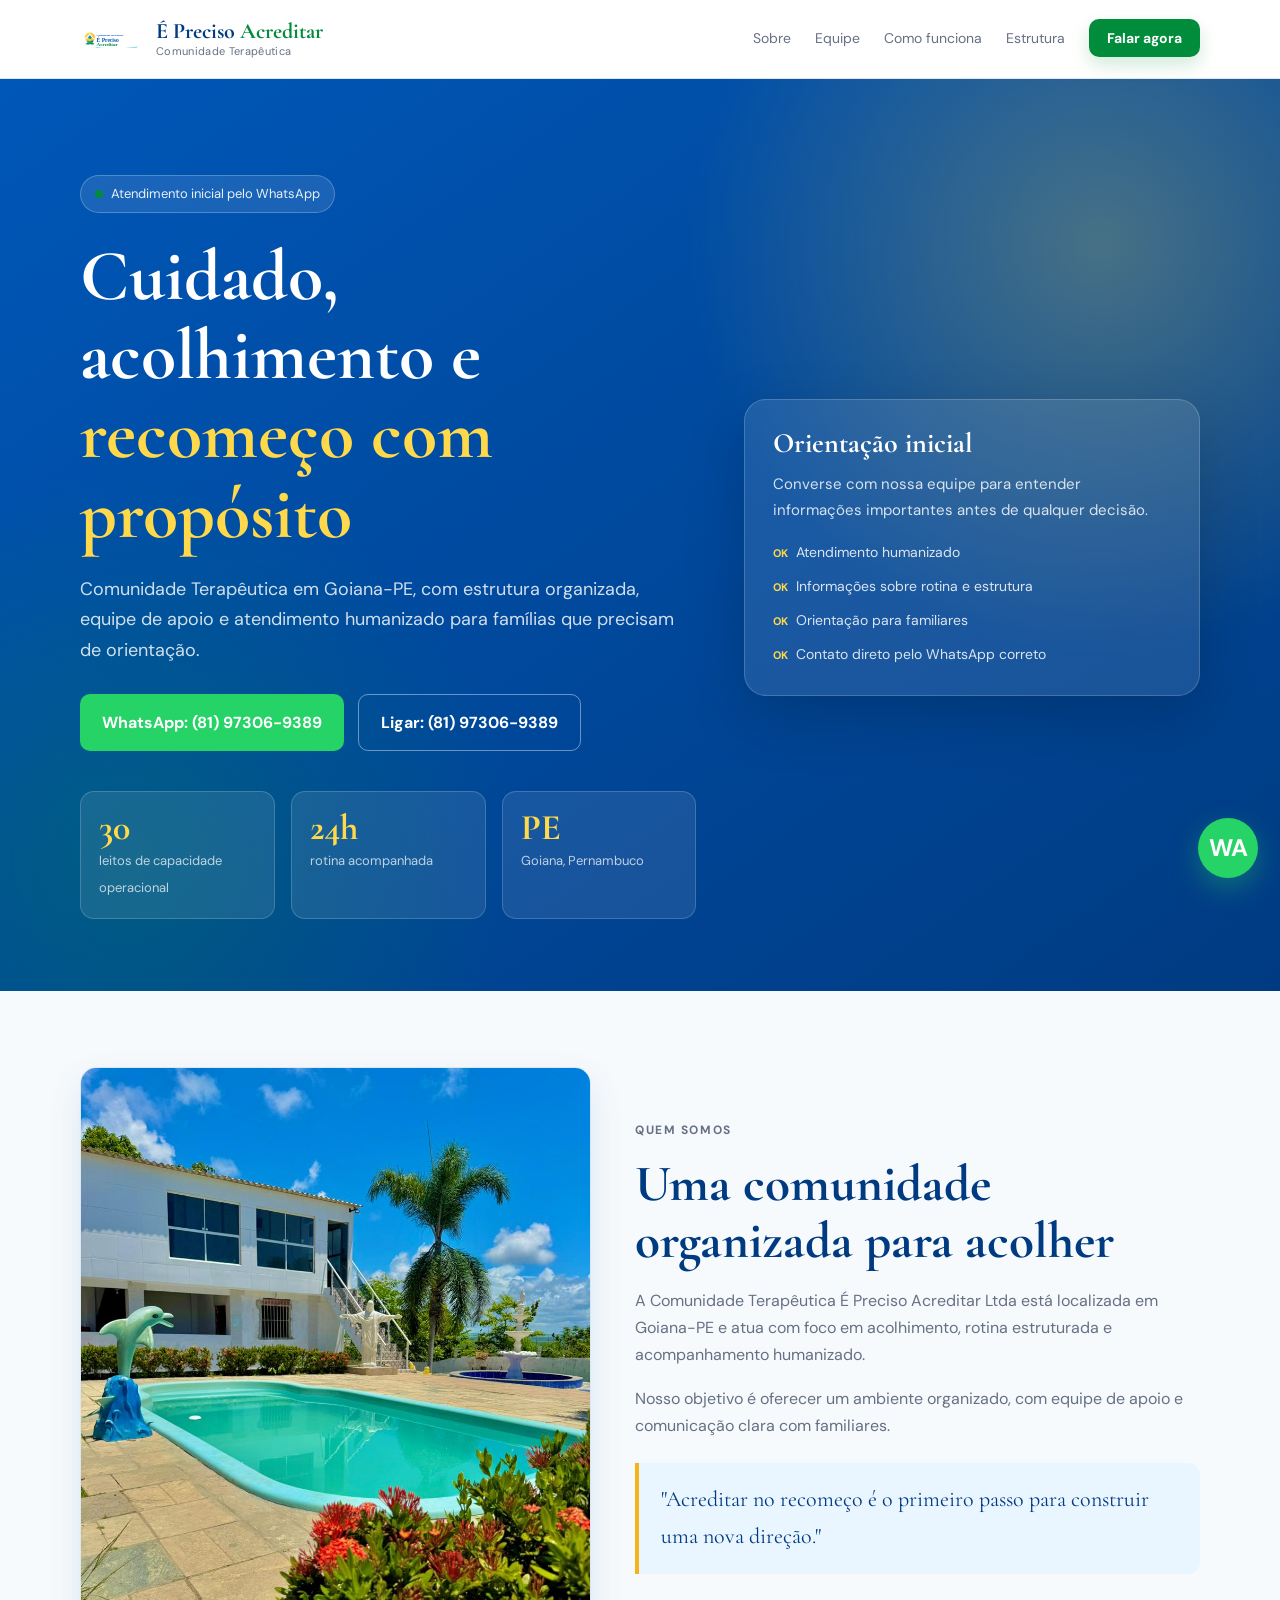
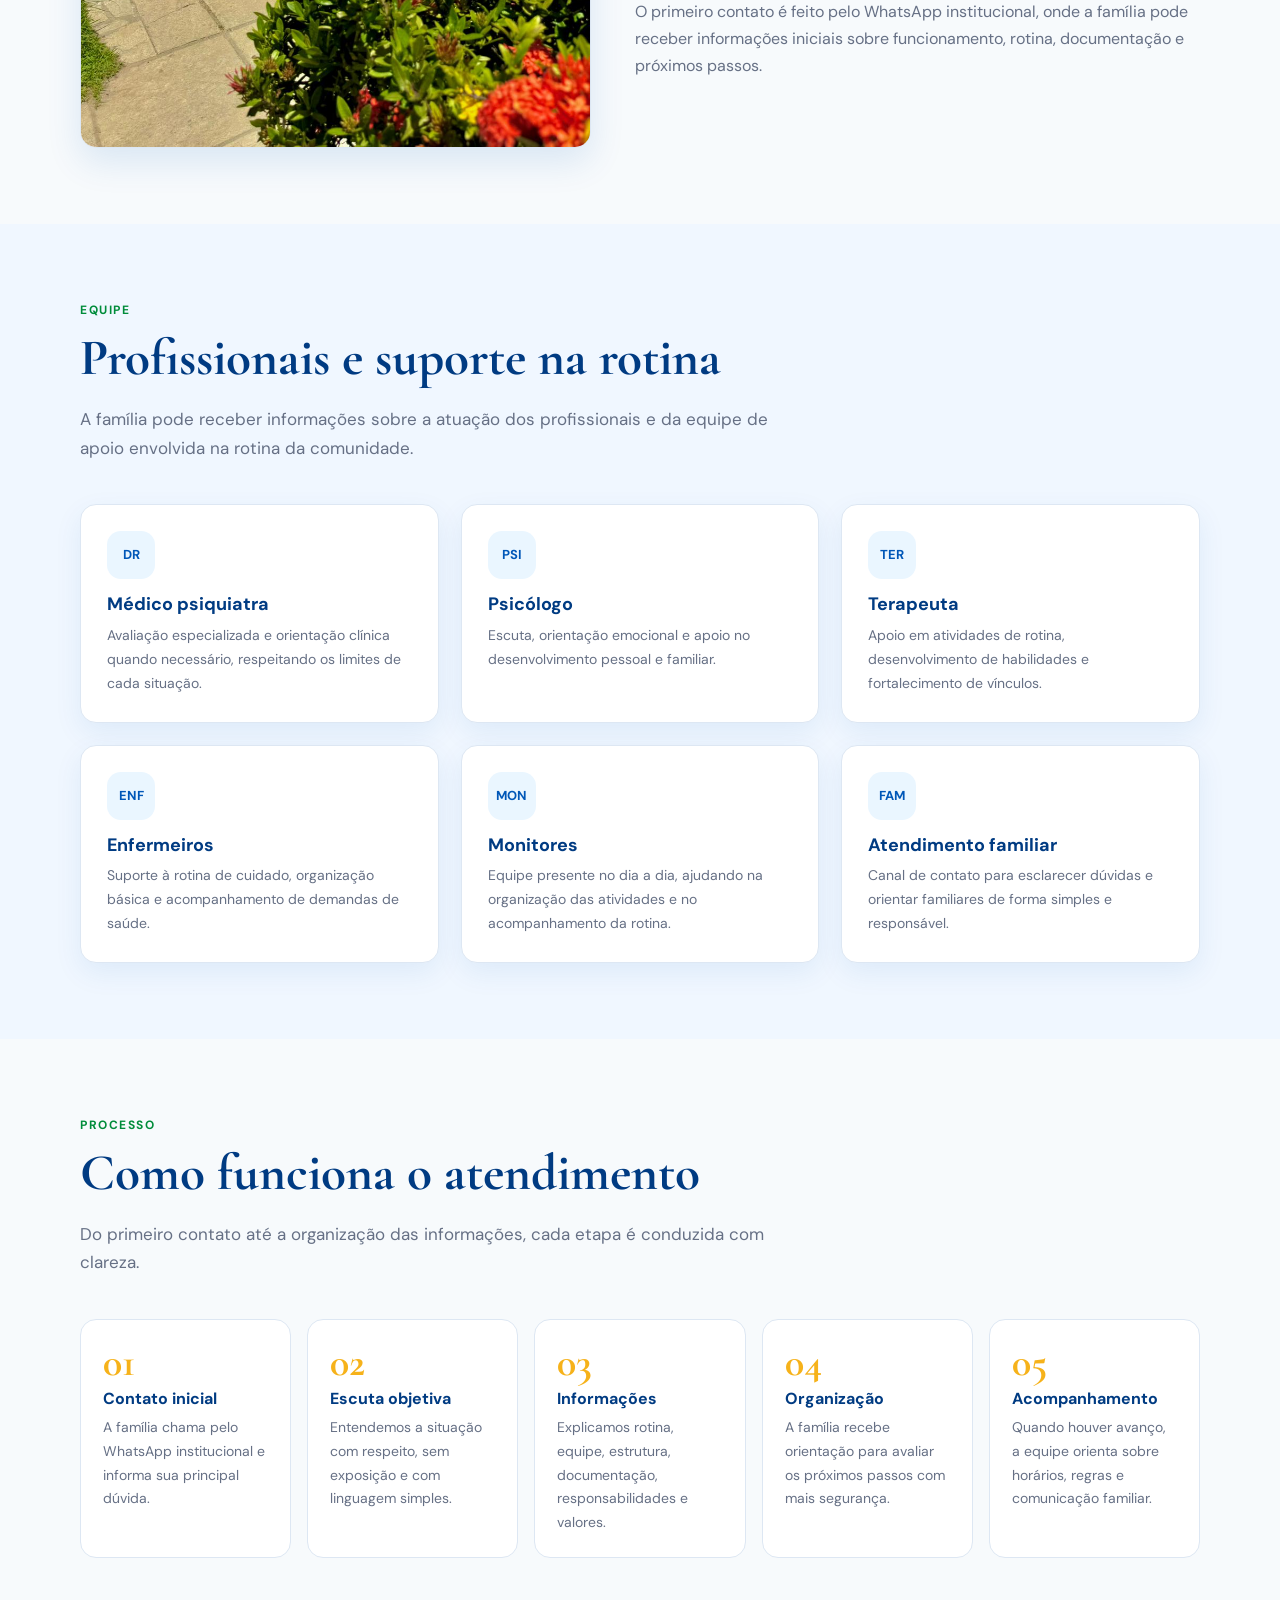
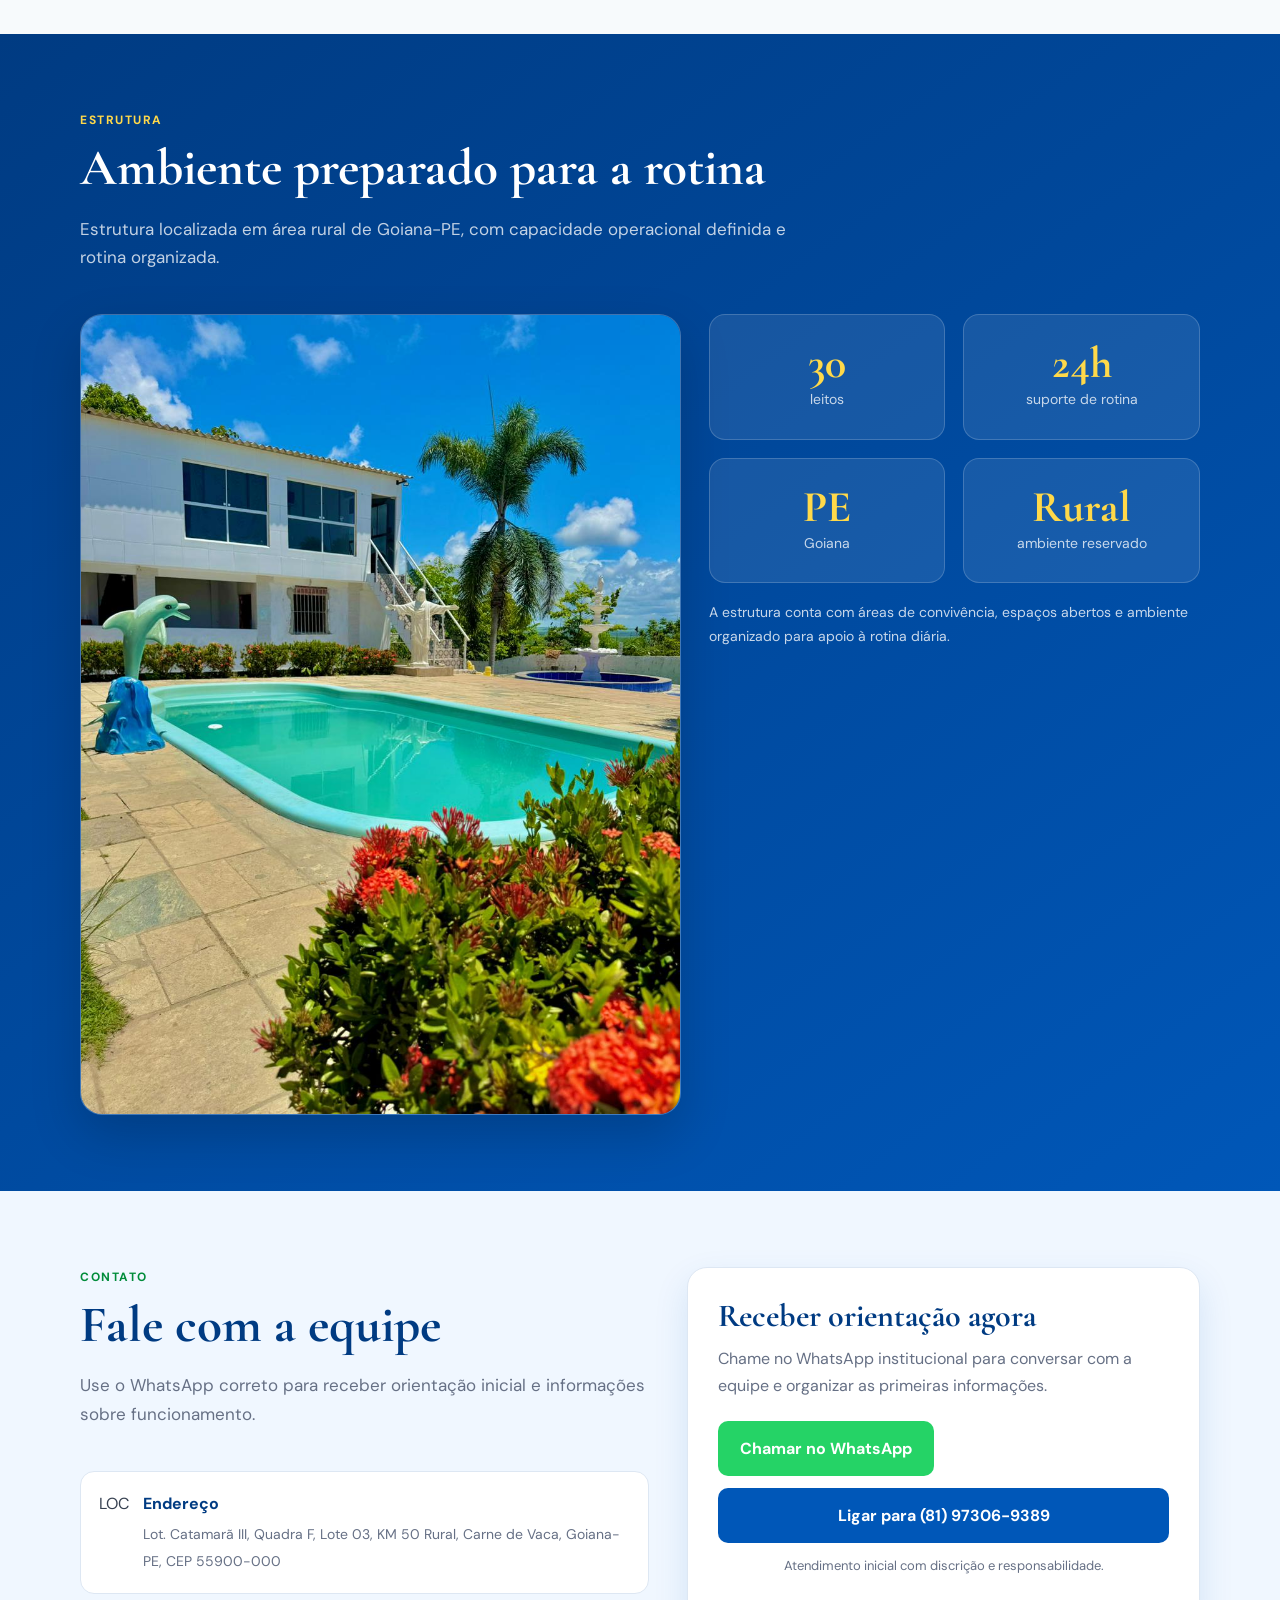
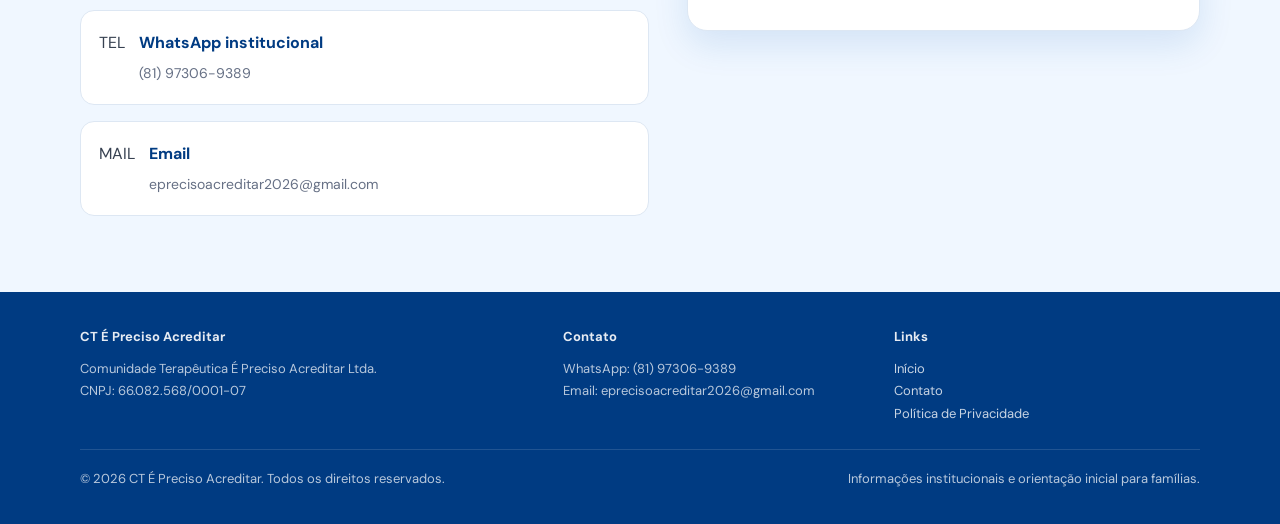
==== index.html @ 89d74d42 "feat: add photo to structure section" ====
<!DOCTYPE html>
<html lang="pt-BR">
<head>
<meta charset="UTF-8" />
<meta name="viewport" content="width=device-width, initial-scale=1.0" />
<title>CT &Eacute; Preciso Acreditar | Comunidade Terap&ecirc;utica em Goiana-PE</title>
<meta name="description" content="Comunidade Terap&ecirc;utica &Eacute; Preciso Acreditar em Goiana-PE. Atendimento humanizado, equipe de apoio, estrutura organizada e orienta&ccedil;&atilde;o inicial pelo WhatsApp." />
<link rel="preconnect" href="https://fonts.googleapis.com" />
<link rel="preconnect" href="https://fonts.gstatic.com" crossorigin />
<link href="https://fonts.googleapis.com/css2?family=Cormorant+Garamond:wght@500;600;700&family=DM+Sans:wght@400;500;700&display=swap" rel="stylesheet" />
<style>
:root{--azul:#0057B8;--azul-escuro:#003B82;--azul-suave:#EAF6FF;--verde:#008C3A;--verde-2:#006B2E;--ouro:#F6B21A;--ouro-claro:#FFD94A;--fundo:#F7FAFC;--card:#fff;--texto:#374151;--muted:#667085;--borda:#DDE7F3;--sombra:0 14px 35px rgba(0,87,184,.12);--radius:16px}*{box-sizing:border-box;margin:0;padding:0}html{scroll-behavior:smooth}body{font-family:'DM Sans',Arial,sans-serif;background:var(--fundo);color:var(--texto);line-height:1.7}h1,h2,h3{font-family:'Cormorant Garamond',Georgia,serif;line-height:1.1;color:var(--azul-escuro)}a{color:inherit}.container{width:min(1120px,92%);margin:0 auto}.topbar{position:sticky;top:0;z-index:20;background:rgba(255,255,255,.96);border-bottom:1px solid var(--borda);backdrop-filter:blur(10px)}.nav{height:78px;display:flex;align-items:center;justify-content:space-between;gap:24px}.brand{display:inline-flex;align-items:center;gap:12px;text-decoration:none;color:var(--azul-escuro);white-space:nowrap}.brand-logo{width:64px;height:64px;object-fit:contain;display:block}.brand-text{display:flex;flex-direction:column;line-height:1.05}.brand-title{font-family:'Cormorant Garamond',Georgia,serif;font-size:22px;font-weight:700;color:var(--azul-escuro)}.brand-title span{color:var(--verde)}.brand-subtitle{font-size:11px;color:var(--muted);letter-spacing:.03em;margin-top:3px}.links{display:flex;align-items:center;gap:24px;list-style:none;color:var(--muted);font-size:14px}.links a{text-decoration:none}.links a:hover{color:var(--azul)}.nav-cta{background:var(--verde);color:#fff!important;padding:10px 18px;border-radius:10px;font-weight:700;box-shadow:0 8px 18px rgba(0,140,58,.18)}.nav-cta:hover{background:var(--verde-2)}.btn{display:inline-flex;align-items:center;justify-content:center;gap:10px;padding:14px 22px;border-radius:10px;text-decoration:none;font-weight:700;border:0;cursor:pointer;transition:transform .2s ease}.btn:hover{transform:translateY(-1px)}.btn-whats{background:#25D366;color:#fff}.btn-outline{border:1px solid rgba(255,255,255,.42);color:#fff;background:transparent}.btn-dark{background:var(--azul);color:#fff}.hero{background:radial-gradient(circle at 86% 18%,rgba(255,217,74,.28),transparent 31%),radial-gradient(circle at 10% 86%,rgba(0,140,58,.28),transparent 28%),linear-gradient(145deg,var(--azul),var(--azul-escuro));color:#fff;padding:96px 0 72px}.hero-grid{display:grid;grid-template-columns:minmax(0,1.15fr) minmax(280px,.85fr);gap:48px;align-items:center}.badge{display:inline-flex;align-items:center;gap:8px;padding:7px 14px;border:1px solid rgba(255,255,255,.24);border-radius:999px;background:rgba(255,255,255,.10);font-size:13px;color:rgba(255,255,255,.9);margin-bottom:24px}.badge:before{content:'';width:8px;height:8px;border-radius:50%;background:var(--verde)}.hero h1{color:#fff;font-size:clamp(42px,6vw,72px);margin-bottom:20px}.hero h1 em{color:var(--ouro-claro);font-style:normal}.hero p{max-width:640px;color:rgba(255,255,255,.82);font-size:18px;margin-bottom:28px}.hero-actions{display:flex;flex-wrap:wrap;gap:14px;margin-bottom:40px}.stats{display:grid;grid-template-columns:repeat(3,minmax(0,1fr));gap:16px;max-width:680px}.stat{border:1px solid rgba(255,255,255,.18);background:rgba(255,255,255,.09);border-radius:14px;padding:18px}.stat strong{display:block;font-family:'Cormorant Garamond',Georgia,serif;color:var(--ouro-claro);font-size:36px;line-height:1}.stat span{color:rgba(255,255,255,.72);font-size:13px}.hero-card{background:rgba(255,255,255,.10);border:1px solid rgba(255,255,255,.18);border-radius:22px;padding:28px;box-shadow:0 20px 60px rgba(0,0,0,.18)}.hero-card h3{color:#fff;font-size:28px;margin-bottom:14px}.hero-card p{font-size:15px;margin-bottom:18px}.hero-card ul{list-style:none;display:grid;gap:10px;color:rgba(255,255,255,.84);font-size:14px}.hero-card li:before{content:'OK';color:var(--ouro-claro);margin-right:8px;font-size:11px;font-weight:700}section{padding:76px 0}.section-label{color:var(--verde);text-transform:uppercase;letter-spacing:.13em;font-size:12px;font-weight:700;margin-bottom:10px}.section-title{font-size:clamp(34px,4vw,52px);margin-bottom:18px}.section-sub{color:var(--muted);max-width:720px;margin-bottom:42px;font-size:17px}.about-grid{display:grid;grid-template-columns:.95fr 1.05fr;gap:44px;align-items:center}.image-box{min-height:360px;background:#fff;border:1px solid var(--borda);border-radius:var(--radius);display:grid;place-items:center;text-align:center;padding:0;box-shadow:var(--sombra);overflow:hidden}.image-box img{width:100%;height:100%;min-height:360px;object-fit:cover;display:block}.about-text p{color:var(--muted);margin-bottom:16px}.quote{border-left:4px solid var(--ouro);background:var(--azul-suave);border-radius:0 12px 12px 0;padding:18px 22px;color:var(--azul-escuro);font-family:'Cormorant Garamond',Georgia,serif;font-size:22px;margin:24px 0}.team{background:#F0F7FF}.grid{display:grid;grid-template-columns:repeat(3,minmax(0,1fr));gap:22px}.card{background:var(--card);border:1px solid var(--borda);border-radius:var(--radius);padding:26px;box-shadow:0 10px 28px rgba(0,87,184,.08);transition:transform .2s ease,box-shadow .2s ease}.card:hover{transform:translateY(-3px);box-shadow:var(--sombra)}.icon{width:48px;height:48px;border-radius:14px;display:grid;place-items:center;background:var(--azul-suave);color:var(--azul);margin-bottom:16px;font-size:13px;font-weight:700}.card h3{font-family:'DM Sans',Arial,sans-serif;font-size:18px;margin-bottom:9px}.card p{color:var(--muted);font-size:14px}.steps{display:grid;grid-template-columns:repeat(5,minmax(0,1fr));gap:16px}.step{background:#fff;border:1px solid var(--borda);border-radius:var(--radius);padding:22px}.step-num{font-family:'Cormorant Garamond',Georgia,serif;color:var(--ouro);font-size:40px;font-weight:700;margin-bottom:8px;line-height:1}.step h3{font-family:'DM Sans',Arial,sans-serif;font-size:16px;margin-bottom:8px}.step p{color:var(--muted);font-size:14px}.structure{background:linear-gradient(145deg,var(--azul-escuro),var(--azul));color:#fff}.structure h2{color:#fff}.structure .section-label{color:var(--ouro-claro)}.structure .section-sub{color:rgba(255,255,255,.76)}.structure-layout{display:grid;grid-template-columns:1.1fr .9fr;gap:28px;align-items:stretch}.structure-photo-card{border:1px solid rgba(255,255,255,.18);border-radius:22px;overflow:hidden;background:rgba(255,255,255,.09);box-shadow:0 20px 50px rgba(0,0,0,.18)}.structure-photo-card img{width:100%;height:100%;min-height:420px;object-fit:cover;display:block}.structure-grid{display:grid;grid-template-columns:repeat(2,minmax(0,1fr));gap:18px}.structure-item{border:1px solid rgba(255,255,255,.18);background:rgba(255,255,255,.09);border-radius:var(--radius);padding:26px;text-align:center}.structure-item strong{display:block;color:var(--ouro-claro);font-family:'Cormorant Garamond',Georgia,serif;font-size:44px;line-height:1}.structure-item span{color:rgba(255,255,255,.76);font-size:14px}.structure-note{margin-top:18px;color:rgba(255,255,255,.78);font-size:14px}.contact{background:#F0F7FF}.contact-grid{display:grid;grid-template-columns:1fr .9fr;gap:38px;align-items:start}.contact-list{display:grid;gap:16px}.contact-item{display:flex;gap:14px;background:#fff;border:1px solid var(--borda);border-radius:14px;padding:18px}.contact-item strong{display:block;color:var(--azul-escuro);margin-bottom:3px}.contact-item span{color:var(--muted);font-size:14px}.cta-box{background:#fff;border:1px solid var(--borda);border-radius:20px;padding:30px;box-shadow:var(--sombra)}.cta-box h3{font-size:32px;margin-bottom:12px}.cta-box p{color:var(--muted);margin-bottom:22px}.small-note{color:var(--muted);font-size:13px;text-align:center;margin-top:12px}footer{background:var(--azul-escuro);color:rgba(255,255,255,.72);padding:34px 0;font-size:13px}.footer-grid{display:grid;grid-template-columns:1.2fr .8fr .8fr;gap:24px;margin-bottom:24px}footer h4{color:rgba(255,255,255,.9);margin-bottom:10px}footer a{color:rgba(255,255,255,.78);text-decoration:none}.footer-bottom{border-top:1px solid rgba(255,255,255,.13);padding-top:18px;display:flex;justify-content:space-between;gap:12px;flex-wrap:wrap}.float-wpp{position:fixed;right:22px;bottom:22px;z-index:50;width:60px;height:60px;border-radius:50%;background:#25D366;color:#fff;display:grid;place-items:center;text-decoration:none;font-size:24px;font-weight:700;box-shadow:0 10px 28px rgba(37,211,102,.35)}@media(max-width:900px){.links{display:none}.brand-logo{width:54px;height:54px}.brand-title{font-size:19px}.hero-grid,.about-grid,.contact-grid,.structure-layout{grid-template-columns:1fr}.grid{grid-template-columns:repeat(2,minmax(0,1fr))}.steps{grid-template-columns:repeat(2,minmax(0,1fr))}.structure-photo-card img{min-height:320px}}@media(max-width:560px){.nav{height:68px}.brand-logo{width:48px;height:48px}.brand-title{font-size:17px}.brand-subtitle{display:none}.hero{padding:72px 0 56px}.stats,.grid,.steps,.structure-grid,.footer-grid{grid-template-columns:1fr}.hero-actions .btn{width:100%}section{padding:58px 0}}
</style>
</head>
<body>
<header class="topbar"><div class="container nav"><a class="brand" href="#inicio" aria-label="Inicio - Comunidade Terapeutica E Preciso Acreditar"><img class="brand-logo" src="assets/img/logo-eprecisoacreditar.svg" alt="Logo da Comunidade Terap&ecirc;utica &Eacute; Preciso Acreditar" /><span class="brand-text"><span class="brand-title">&Eacute; Preciso <span>Acreditar</span></span><span class="brand-subtitle">Comunidade Terap&ecirc;utica</span></span></a><ul class="links"><li><a href="#sobre">Sobre</a></li><li><a href="#equipe">Equipe</a></li><li><a href="#como-funciona">Como funciona</a></li><li><a href="#estrutura">Estrutura</a></li><li><a class="nav-cta" href="https://wa.me/5581973069389?text=Ol%C3%A1%2C%20gostaria%20de%20receber%20informa%C3%A7%C3%B5es." target="_blank" rel="noopener noreferrer">Falar agora</a></li></ul></div></header>
<main>
<section class="hero" id="inicio"><div class="container hero-grid"><div><div class="badge">Atendimento inicial pelo WhatsApp</div><h1>Cuidado, acolhimento e <em>recome&ccedil;o com prop&oacute;sito</em></h1><p>Comunidade Terap&ecirc;utica em Goiana-PE, com estrutura organizada, equipe de apoio e atendimento humanizado para fam&iacute;lias que precisam de orienta&ccedil;&atilde;o.</p><div class="hero-actions"><a class="btn btn-whats" href="https://wa.me/5581973069389?text=Ol%C3%A1%2C%20gostaria%20de%20receber%20informa%C3%A7%C3%B5es%20sobre%20a%20comunidade." target="_blank" rel="noopener noreferrer">WhatsApp: (81) 97306-9389</a><a class="btn btn-outline" href="tel:+5581973069389">Ligar: (81) 97306-9389</a></div><div class="stats"><div class="stat"><strong>30</strong><span>leitos de capacidade operacional</span></div><div class="stat"><strong>24h</strong><span>rotina acompanhada</span></div><div class="stat"><strong>PE</strong><span>Goiana, Pernambuco</span></div></div></div><aside class="hero-card"><h3>Orienta&ccedil;&atilde;o inicial</h3><p>Converse com nossa equipe para entender informa&ccedil;&otilde;es importantes antes de qualquer decis&atilde;o.</p><ul><li>Atendimento humanizado</li><li>Informa&ccedil;&otilde;es sobre rotina e estrutura</li><li>Orienta&ccedil;&atilde;o para familiares</li><li>Contato direto pelo WhatsApp correto</li></ul></aside></div></section>
<section id="sobre"><div class="container about-grid"><div class="image-box"><img src="assets/img/estrutura/piscina-predio-flores.jpg.jpeg" alt="Area externa da estrutura em Goiana-PE" loading="lazy" /></div><div class="about-text"><p class="section-label">Quem somos</p><h2 class="section-title">Uma comunidade organizada para acolher</h2><p>A Comunidade Terap&ecirc;utica &Eacute; Preciso Acreditar Ltda est&aacute; localizada em Goiana-PE e atua com foco em acolhimento, rotina estruturada e acompanhamento humanizado.</p><p>Nosso objetivo &eacute; oferecer um ambiente organizado, com equipe de apoio e comunica&ccedil;&atilde;o clara com familiares.</p><div class="quote">&quot;Acreditar no recome&ccedil;o &eacute; o primeiro passo para construir uma nova dire&ccedil;&atilde;o.&quot;</div><p>O primeiro contato &eacute; feito pelo WhatsApp institucional, onde a fam&iacute;lia pode receber informa&ccedil;&otilde;es iniciais sobre funcionamento, rotina, documenta&ccedil;&atilde;o e pr&oacute;ximos passos.</p></div></div></section>
<section class="team" id="equipe"><div class="container"><p class="section-label">Equipe</p><h2 class="section-title">Profissionais e suporte na rotina</h2><p class="section-sub">A fam&iacute;lia pode receber informa&ccedil;&otilde;es sobre a atua&ccedil;&atilde;o dos profissionais e da equipe de apoio envolvida na rotina da comunidade.</p><div class="grid"><article class="card"><div class="icon">DR</div><h3>M&eacute;dico psiquiatra</h3><p>Avalia&ccedil;&atilde;o especializada e orienta&ccedil;&atilde;o cl&iacute;nica quando necess&aacute;rio, respeitando os limites de cada situa&ccedil;&atilde;o.</p></article><article class="card"><div class="icon">PSI</div><h3>Psic&oacute;logo</h3><p>Escuta, orienta&ccedil;&atilde;o emocional e apoio no desenvolvimento pessoal e familiar.</p></article><article class="card"><div class="icon">TER</div><h3>Terapeuta</h3><p>Apoio em atividades de rotina, desenvolvimento de habilidades e fortalecimento de v&iacute;nculos.</p></article><article class="card"><div class="icon">ENF</div><h3>Enfermeiros</h3><p>Suporte &agrave; rotina de cuidado, organiza&ccedil;&atilde;o b&aacute;sica e acompanhamento de demandas de sa&uacute;de.</p></article><article class="card"><div class="icon">MON</div><h3>Monitores</h3><p>Equipe presente no dia a dia, ajudando na organiza&ccedil;&atilde;o das atividades e no acompanhamento da rotina.</p></article><article class="card"><div class="icon">FAM</div><h3>Atendimento familiar</h3><p>Canal de contato para esclarecer d&uacute;vidas e orientar familiares de forma simples e respons&aacute;vel.</p></article></div></div></section>
<section id="como-funciona"><div class="container"><p class="section-label">Processo</p><h2 class="section-title">Como funciona o atendimento</h2><p class="section-sub">Do primeiro contato at&eacute; a organiza&ccedil;&atilde;o das informa&ccedil;&otilde;es, cada etapa &eacute; conduzida com clareza.</p><div class="steps"><article class="step"><div class="step-num">01</div><h3>Contato inicial</h3><p>A fam&iacute;lia chama pelo WhatsApp institucional e informa sua principal d&uacute;vida.</p></article><article class="step"><div class="step-num">02</div><h3>Escuta objetiva</h3><p>Entendemos a situa&ccedil;&atilde;o com respeito, sem exposi&ccedil;&atilde;o e com linguagem simples.</p></article><article class="step"><div class="step-num">03</div><h3>Informa&ccedil;&otilde;es</h3><p>Explicamos rotina, equipe, estrutura, documenta&ccedil;&atilde;o, responsabilidades e valores.</p></article><article class="step"><div class="step-num">04</div><h3>Organiza&ccedil;&atilde;o</h3><p>A fam&iacute;lia recebe orienta&ccedil;&atilde;o para avaliar os pr&oacute;ximos passos com mais seguran&ccedil;a.</p></article><article class="step"><div class="step-num">05</div><h3>Acompanhamento</h3><p>Quando houver avan&ccedil;o, a equipe orienta sobre hor&aacute;rios, regras e comunica&ccedil;&atilde;o familiar.</p></article></div></div></section>
<section class="structure" id="estrutura"><div class="container"><p class="section-label">Estrutura</p><h2 class="section-title">Ambiente preparado para a rotina</h2><p class="section-sub">Estrutura localizada em &aacute;rea rural de Goiana-PE, com capacidade operacional definida e rotina organizada.</p><div class="structure-layout"><div class="structure-photo-card"><img src="assets/img/estrutura/piscina-predio-flores.jpg.jpeg" alt="Estrutura externa da Comunidade Terap&ecirc;utica &Eacute; Preciso Acreditar" loading="lazy" /></div><div><div class="structure-grid"><div class="structure-item"><strong>30</strong><span>leitos</span></div><div class="structure-item"><strong>24h</strong><span>suporte de rotina</span></div><div class="structure-item"><strong>PE</strong><span>Goiana</span></div><div class="structure-item"><strong>Rural</strong><span>ambiente reservado</span></div></div><p class="structure-note">A estrutura conta com &aacute;reas de conviv&ecirc;ncia, espa&ccedil;os abertos e ambiente organizado para apoio &agrave; rotina di&aacute;ria.</p></div></div></div></section>
<section class="contact" id="contato"><div class="container contact-grid"><div><p class="section-label">Contato</p><h2 class="section-title">Fale com a equipe</h2><p class="section-sub">Use o WhatsApp correto para receber orienta&ccedil;&atilde;o inicial e informa&ccedil;&otilde;es sobre funcionamento.</p><div class="contact-list"><div class="contact-item"><div>LOC</div><div><strong>Endere&ccedil;o</strong><span>Lot. Catamar&atilde; III, Quadra F, Lote 03, KM 50 Rural, Carne de Vaca, Goiana-PE, CEP 55900-000</span></div></div><div class="contact-item"><div>TEL</div><div><strong>WhatsApp institucional</strong><span>(81) 97306-9389</span></div></div><div class="contact-item"><div>MAIL</div><div><strong>Email</strong><span>eprecisoacreditar2026@gmail.com</span></div></div></div></div><div class="cta-box"><h3>Receber orienta&ccedil;&atilde;o agora</h3><p>Chame no WhatsApp institucional para conversar com a equipe e organizar as primeiras informa&ccedil;&otilde;es.</p><a class="btn btn-whats" href="https://wa.me/5581973069389?text=Ol%C3%A1%2C%20gostaria%20de%20receber%20informa%C3%A7%C3%B5es%20sobre%20a%20Comunidade%20Terap%C3%AAutica%20%C3%89%20Preciso%20Acreditar." target="_blank" rel="noopener noreferrer">Chamar no WhatsApp</a><a class="btn btn-dark" href="tel:+5581973069389" style="width:100%;margin-top:12px;">Ligar para (81) 97306-9389</a><p class="small-note">Atendimento inicial com discri&ccedil;&atilde;o e responsabilidade.</p></div></div></section>
</main>
<footer><div class="container"><div class="footer-grid"><div><h4>CT &Eacute; Preciso Acreditar</h4><p>Comunidade Terap&ecirc;utica &Eacute; Preciso Acreditar Ltda.</p><p>CNPJ: 66.082.568/0001-07</p></div><div><h4>Contato</h4><p>WhatsApp: (81) 97306-9389</p><p>Email: eprecisoacreditar2026@gmail.com</p></div><div><h4>Links</h4><p><a href="#inicio">In&iacute;cio</a></p><p><a href="#contato">Contato</a></p><p><a href="privacidade.html">Pol&iacute;tica de Privacidade</a></p></div></div><div class="footer-bottom"><span>&copy; 2026 CT &Eacute; Preciso Acreditar. Todos os direitos reservados.</span><span>Informa&ccedil;&otilde;es institucionais e orienta&ccedil;&atilde;o inicial para fam&iacute;lias.</span></div></div></footer>
<a class="float-wpp" href="https://wa.me/5581973069389?text=Ol%C3%A1%2C%20gostaria%20de%20receber%20informa%C3%A7%C3%B5es." target="_blank" rel="noopener noreferrer" aria-label="Chamar no WhatsApp">WA</a>
</body>
</html>
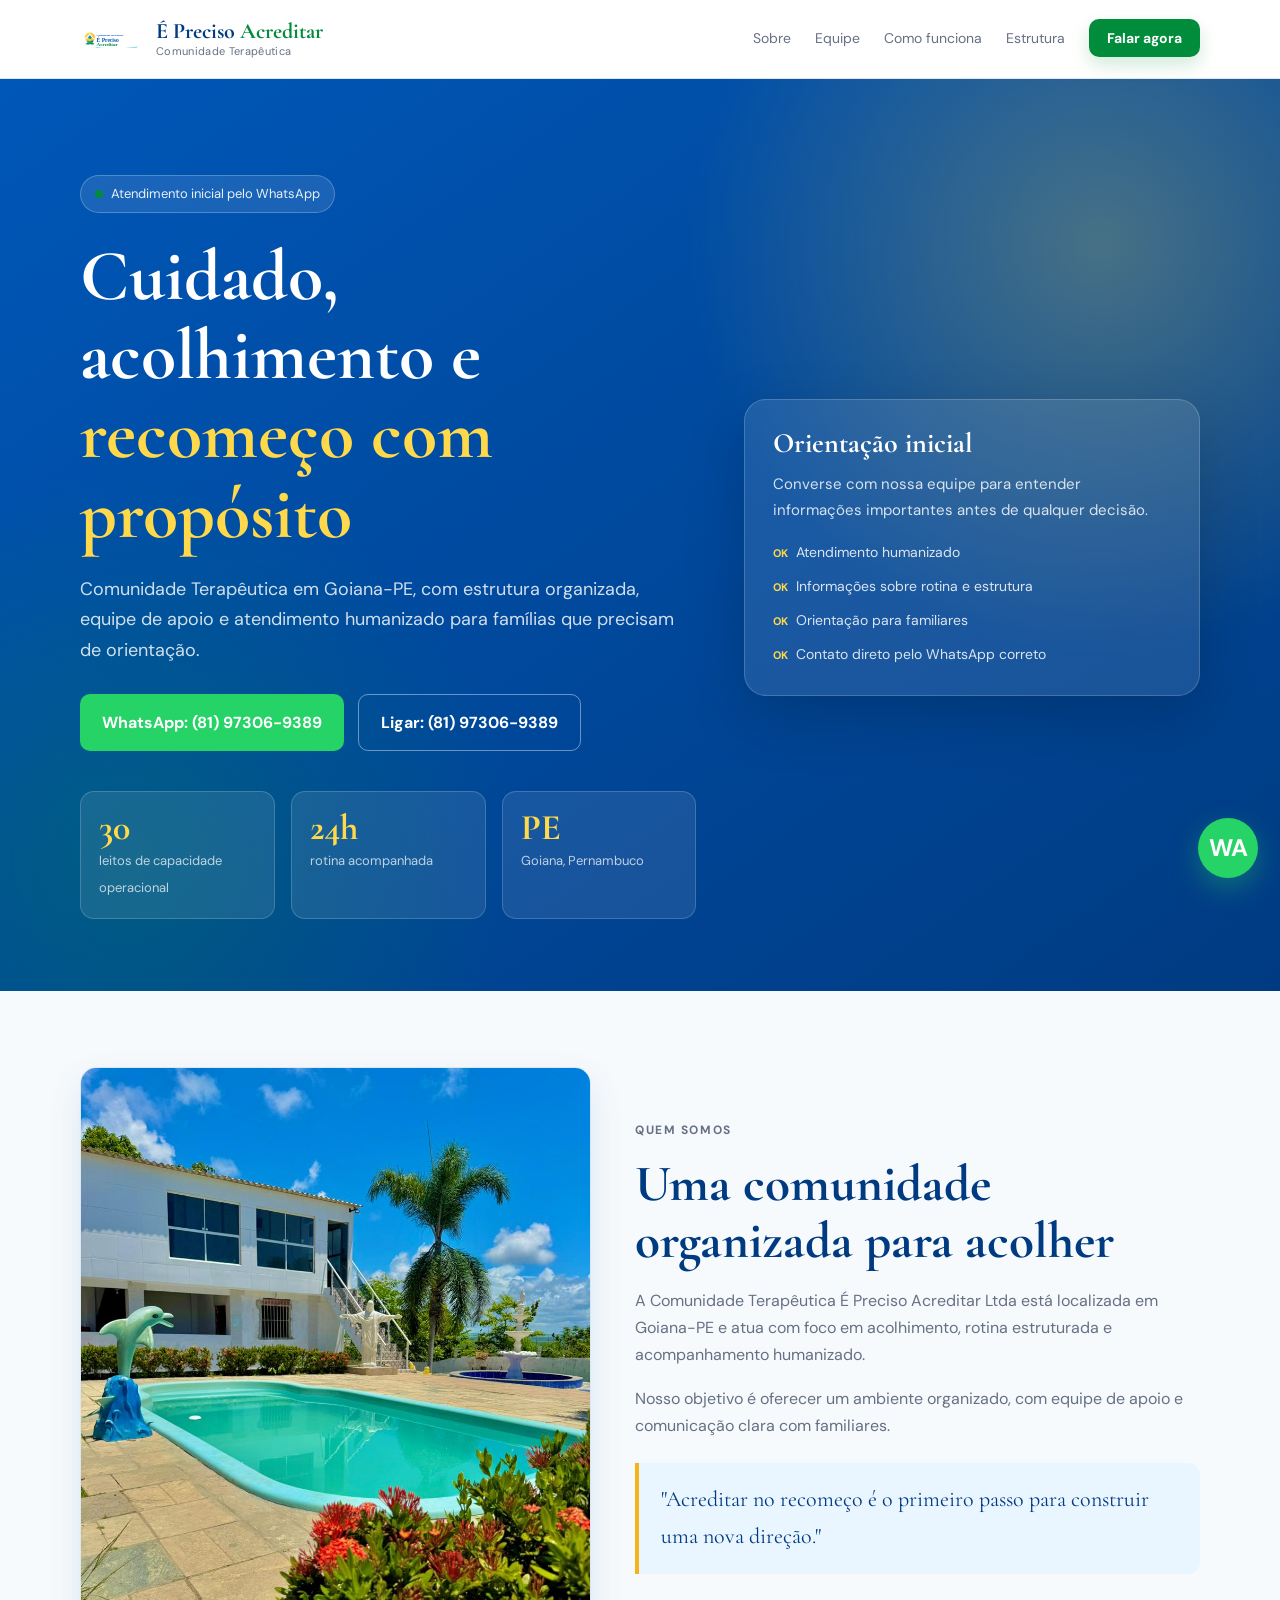
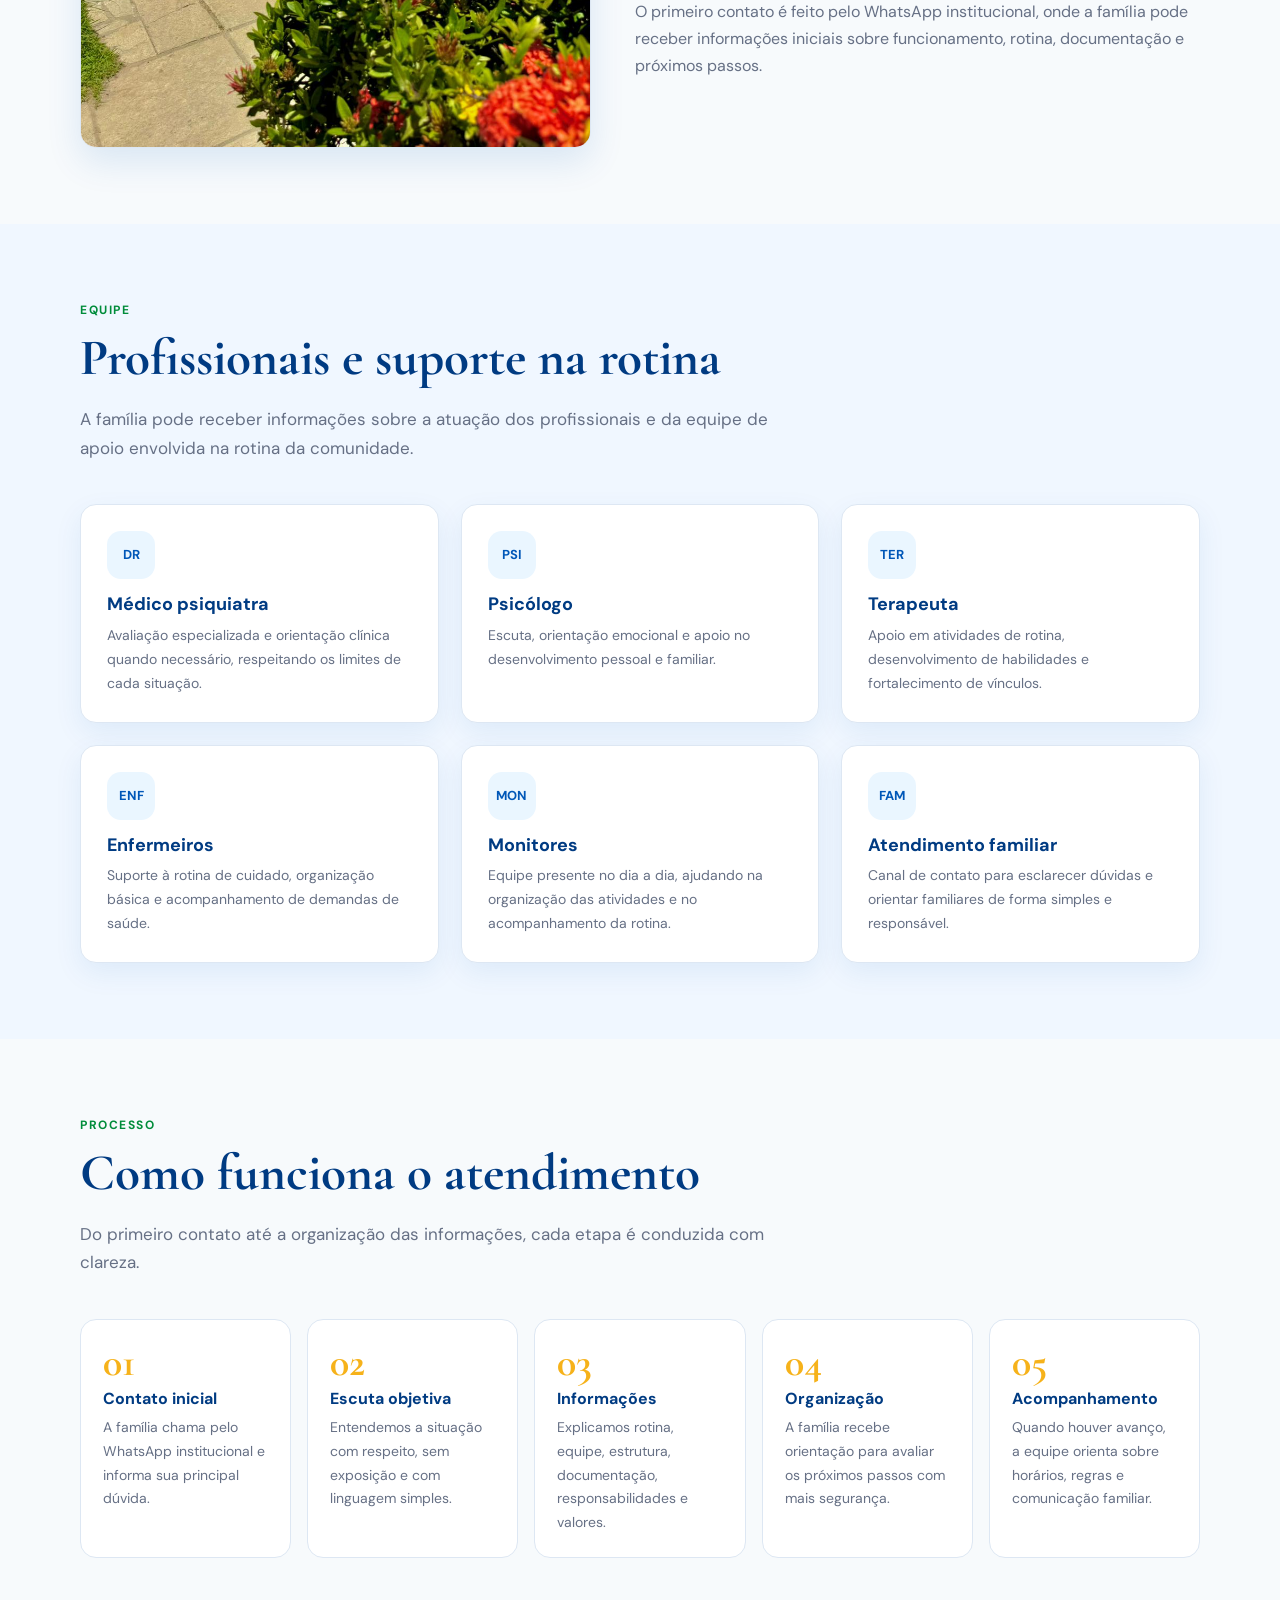
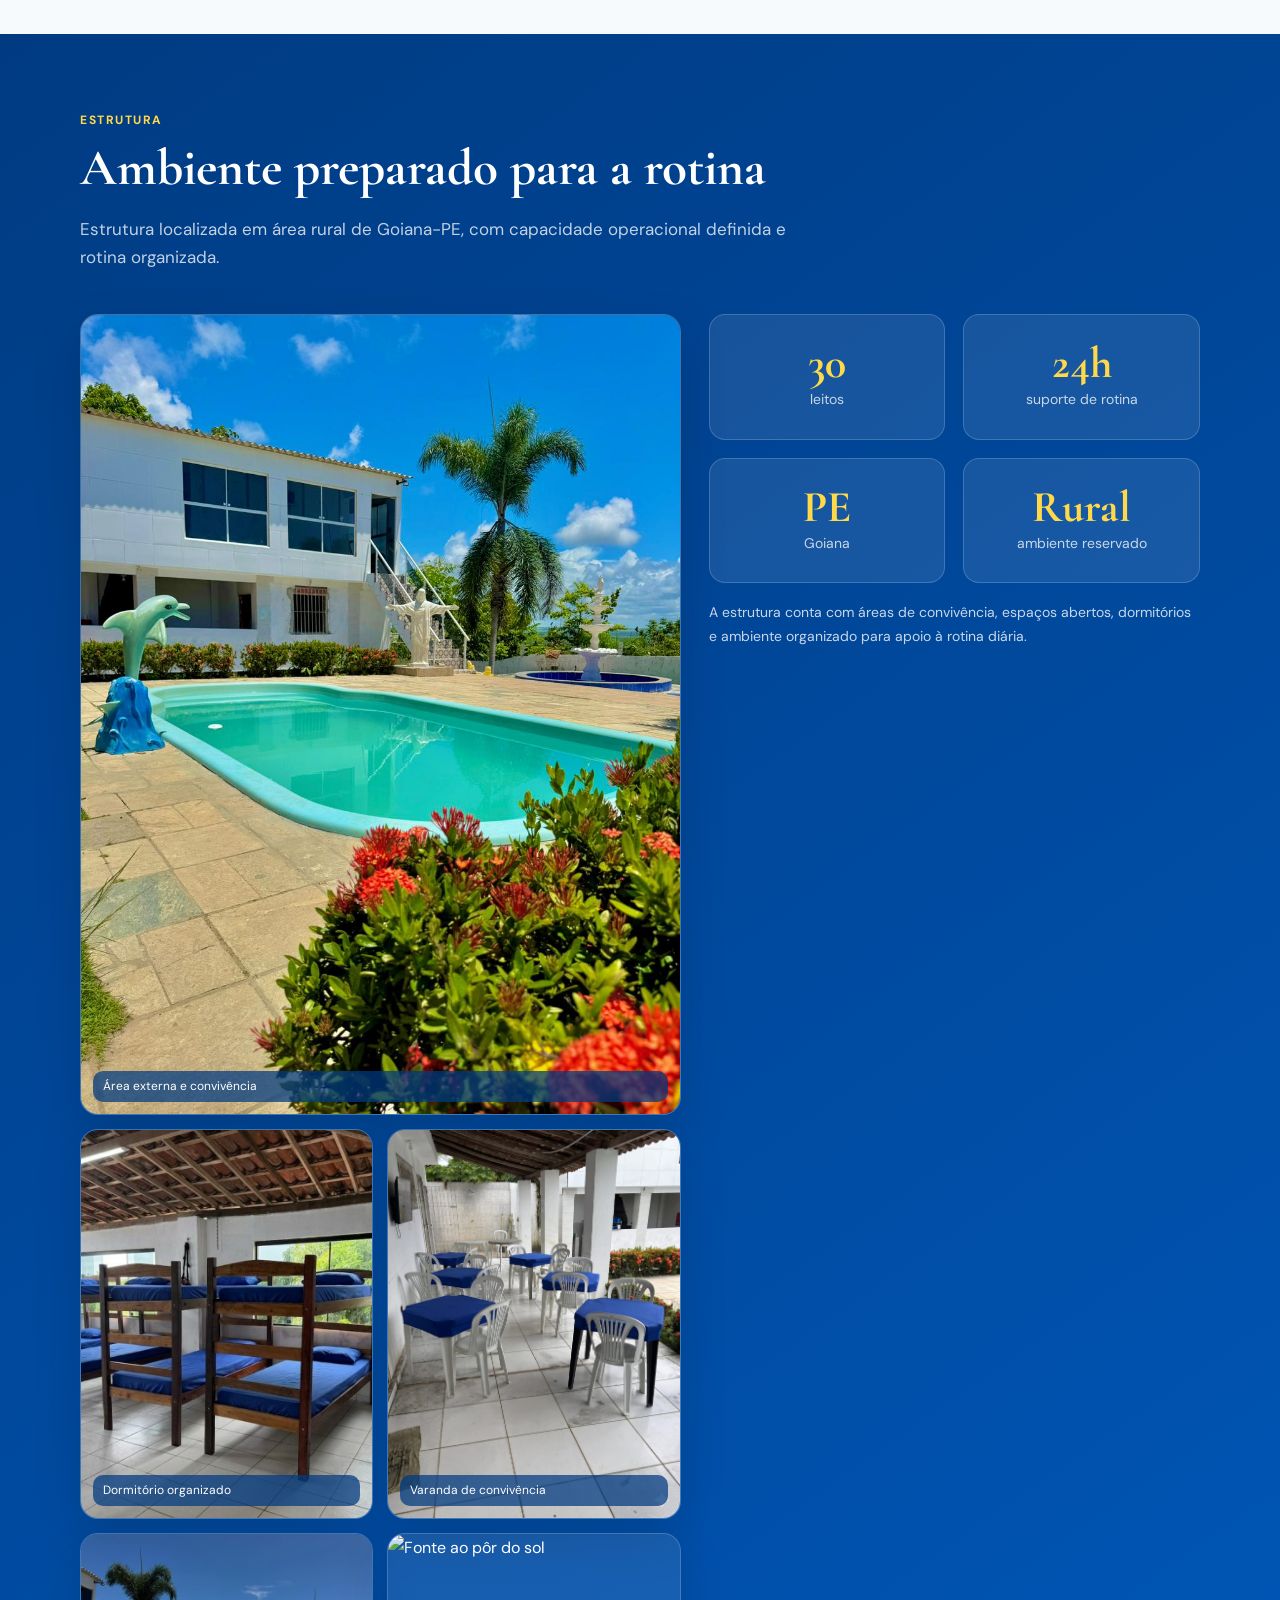
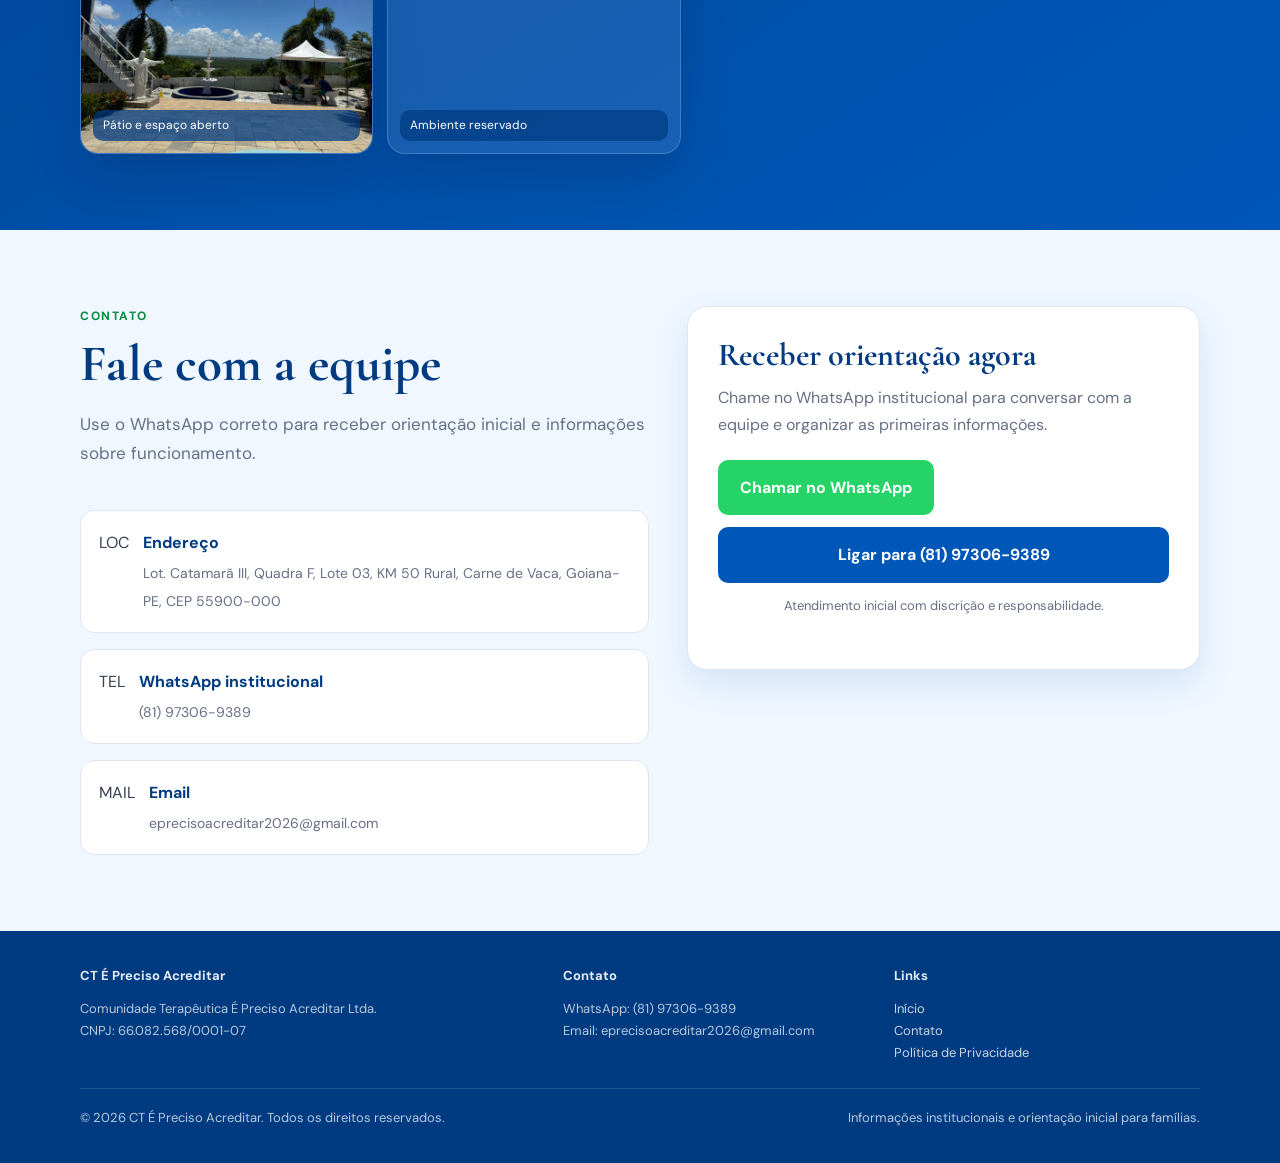
==== commit 4d6c6542: "feat: add gallery to structure section" ====
--- a/index.html
+++ b/index.html
@@ -1,4 +1,4 @@
-<!DOCTYPE html>
+﻿<!DOCTYPE html>
 <html lang="pt-BR">
 <head>
 <meta charset="UTF-8" />
@@ -9,7 +9,85 @@
 <link rel="preconnect" href="https://fonts.gstatic.com" crossorigin />
 <link href="https://fonts.googleapis.com/css2?family=Cormorant+Garamond:wght@500;600;700&family=DM+Sans:wght@400;500;700&display=swap" rel="stylesheet" />
 <style>
-:root{--azul:#0057B8;--azul-escuro:#003B82;--azul-suave:#EAF6FF;--verde:#008C3A;--verde-2:#006B2E;--ouro:#F6B21A;--ouro-claro:#FFD94A;--fundo:#F7FAFC;--card:#fff;--texto:#374151;--muted:#667085;--borda:#DDE7F3;--sombra:0 14px 35px rgba(0,87,184,.12);--radius:16px}*{box-sizing:border-box;margin:0;padding:0}html{scroll-behavior:smooth}body{font-family:'DM Sans',Arial,sans-serif;background:var(--fundo);color:var(--texto);line-height:1.7}h1,h2,h3{font-family:'Cormorant Garamond',Georgia,serif;line-height:1.1;color:var(--azul-escuro)}a{color:inherit}.container{width:min(1120px,92%);margin:0 auto}.topbar{position:sticky;top:0;z-index:20;background:rgba(255,255,255,.96);border-bottom:1px solid var(--borda);backdrop-filter:blur(10px)}.nav{height:78px;display:flex;align-items:center;justify-content:space-between;gap:24px}.brand{display:inline-flex;align-items:center;gap:12px;text-decoration:none;color:var(--azul-escuro);white-space:nowrap}.brand-logo{width:64px;height:64px;object-fit:contain;display:block}.brand-text{display:flex;flex-direction:column;line-height:1.05}.brand-title{font-family:'Cormorant Garamond',Georgia,serif;font-size:22px;font-weight:700;color:var(--azul-escuro)}.brand-title span{color:var(--verde)}.brand-subtitle{font-size:11px;color:var(--muted);letter-spacing:.03em;margin-top:3px}.links{display:flex;align-items:center;gap:24px;list-style:none;color:var(--muted);font-size:14px}.links a{text-decoration:none}.links a:hover{color:var(--azul)}.nav-cta{background:var(--verde);color:#fff!important;padding:10px 18px;border-radius:10px;font-weight:700;box-shadow:0 8px 18px rgba(0,140,58,.18)}.nav-cta:hover{background:var(--verde-2)}.btn{display:inline-flex;align-items:center;justify-content:center;gap:10px;padding:14px 22px;border-radius:10px;text-decoration:none;font-weight:700;border:0;cursor:pointer;transition:transform .2s ease}.btn:hover{transform:translateY(-1px)}.btn-whats{background:#25D366;color:#fff}.btn-outline{border:1px solid rgba(255,255,255,.42);color:#fff;background:transparent}.btn-dark{background:var(--azul);color:#fff}.hero{background:radial-gradient(circle at 86% 18%,rgba(255,217,74,.28),transparent 31%),radial-gradient(circle at 10% 86%,rgba(0,140,58,.28),transparent 28%),linear-gradient(145deg,var(--azul),var(--azul-escuro));color:#fff;padding:96px 0 72px}.hero-grid{display:grid;grid-template-columns:minmax(0,1.15fr) minmax(280px,.85fr);gap:48px;align-items:center}.badge{display:inline-flex;align-items:center;gap:8px;padding:7px 14px;border:1px solid rgba(255,255,255,.24);border-radius:999px;background:rgba(255,255,255,.10);font-size:13px;color:rgba(255,255,255,.9);margin-bottom:24px}.badge:before{content:'';width:8px;height:8px;border-radius:50%;background:var(--verde)}.hero h1{color:#fff;font-size:clamp(42px,6vw,72px);margin-bottom:20px}.hero h1 em{color:var(--ouro-claro);font-style:normal}.hero p{max-width:640px;color:rgba(255,255,255,.82);font-size:18px;margin-bottom:28px}.hero-actions{display:flex;flex-wrap:wrap;gap:14px;margin-bottom:40px}.stats{display:grid;grid-template-columns:repeat(3,minmax(0,1fr));gap:16px;max-width:680px}.stat{border:1px solid rgba(255,255,255,.18);background:rgba(255,255,255,.09);border-radius:14px;padding:18px}.stat strong{display:block;font-family:'Cormorant Garamond',Georgia,serif;color:var(--ouro-claro);font-size:36px;line-height:1}.stat span{color:rgba(255,255,255,.72);font-size:13px}.hero-card{background:rgba(255,255,255,.10);border:1px solid rgba(255,255,255,.18);border-radius:22px;padding:28px;box-shadow:0 20px 60px rgba(0,0,0,.18)}.hero-card h3{color:#fff;font-size:28px;margin-bottom:14px}.hero-card p{font-size:15px;margin-bottom:18px}.hero-card ul{list-style:none;display:grid;gap:10px;color:rgba(255,255,255,.84);font-size:14px}.hero-card li:before{content:'OK';color:var(--ouro-claro);margin-right:8px;font-size:11px;font-weight:700}section{padding:76px 0}.section-label{color:var(--verde);text-transform:uppercase;letter-spacing:.13em;font-size:12px;font-weight:700;margin-bottom:10px}.section-title{font-size:clamp(34px,4vw,52px);margin-bottom:18px}.section-sub{color:var(--muted);max-width:720px;margin-bottom:42px;font-size:17px}.about-grid{display:grid;grid-template-columns:.95fr 1.05fr;gap:44px;align-items:center}.image-box{min-height:360px;background:#fff;border:1px solid var(--borda);border-radius:var(--radius);display:grid;place-items:center;text-align:center;padding:0;box-shadow:var(--sombra);overflow:hidden}.image-box img{width:100%;height:100%;min-height:360px;object-fit:cover;display:block}.about-text p{color:var(--muted);margin-bottom:16px}.quote{border-left:4px solid var(--ouro);background:var(--azul-suave);border-radius:0 12px 12px 0;padding:18px 22px;color:var(--azul-escuro);font-family:'Cormorant Garamond',Georgia,serif;font-size:22px;margin:24px 0}.team{background:#F0F7FF}.grid{display:grid;grid-template-columns:repeat(3,minmax(0,1fr));gap:22px}.card{background:var(--card);border:1px solid var(--borda);border-radius:var(--radius);padding:26px;box-shadow:0 10px 28px rgba(0,87,184,.08);transition:transform .2s ease,box-shadow .2s ease}.card:hover{transform:translateY(-3px);box-shadow:var(--sombra)}.icon{width:48px;height:48px;border-radius:14px;display:grid;place-items:center;background:var(--azul-suave);color:var(--azul);margin-bottom:16px;font-size:13px;font-weight:700}.card h3{font-family:'DM Sans',Arial,sans-serif;font-size:18px;margin-bottom:9px}.card p{color:var(--muted);font-size:14px}.steps{display:grid;grid-template-columns:repeat(5,minmax(0,1fr));gap:16px}.step{background:#fff;border:1px solid var(--borda);border-radius:var(--radius);padding:22px}.step-num{font-family:'Cormorant Garamond',Georgia,serif;color:var(--ouro);font-size:40px;font-weight:700;margin-bottom:8px;line-height:1}.step h3{font-family:'DM Sans',Arial,sans-serif;font-size:16px;margin-bottom:8px}.step p{color:var(--muted);font-size:14px}.structure{background:linear-gradient(145deg,var(--azul-escuro),var(--azul));color:#fff}.structure h2{color:#fff}.structure .section-label{color:var(--ouro-claro)}.structure .section-sub{color:rgba(255,255,255,.76)}.structure-layout{display:grid;grid-template-columns:1.1fr .9fr;gap:28px;align-items:stretch}.structure-photo-card{border:1px solid rgba(255,255,255,.18);border-radius:22px;overflow:hidden;background:rgba(255,255,255,.09);box-shadow:0 20px 50px rgba(0,0,0,.18)}.structure-photo-card img{width:100%;height:100%;min-height:420px;object-fit:cover;display:block}.structure-grid{display:grid;grid-template-columns:repeat(2,minmax(0,1fr));gap:18px}.structure-item{border:1px solid rgba(255,255,255,.18);background:rgba(255,255,255,.09);border-radius:var(--radius);padding:26px;text-align:center}.structure-item strong{display:block;color:var(--ouro-claro);font-family:'Cormorant Garamond',Georgia,serif;font-size:44px;line-height:1}.structure-item span{color:rgba(255,255,255,.76);font-size:14px}.structure-note{margin-top:18px;color:rgba(255,255,255,.78);font-size:14px}.contact{background:#F0F7FF}.contact-grid{display:grid;grid-template-columns:1fr .9fr;gap:38px;align-items:start}.contact-list{display:grid;gap:16px}.contact-item{display:flex;gap:14px;background:#fff;border:1px solid var(--borda);border-radius:14px;padding:18px}.contact-item strong{display:block;color:var(--azul-escuro);margin-bottom:3px}.contact-item span{color:var(--muted);font-size:14px}.cta-box{background:#fff;border:1px solid var(--borda);border-radius:20px;padding:30px;box-shadow:var(--sombra)}.cta-box h3{font-size:32px;margin-bottom:12px}.cta-box p{color:var(--muted);margin-bottom:22px}.small-note{color:var(--muted);font-size:13px;text-align:center;margin-top:12px}footer{background:var(--azul-escuro);color:rgba(255,255,255,.72);padding:34px 0;font-size:13px}.footer-grid{display:grid;grid-template-columns:1.2fr .8fr .8fr;gap:24px;margin-bottom:24px}footer h4{color:rgba(255,255,255,.9);margin-bottom:10px}footer a{color:rgba(255,255,255,.78);text-decoration:none}.footer-bottom{border-top:1px solid rgba(255,255,255,.13);padding-top:18px;display:flex;justify-content:space-between;gap:12px;flex-wrap:wrap}.float-wpp{position:fixed;right:22px;bottom:22px;z-index:50;width:60px;height:60px;border-radius:50%;background:#25D366;color:#fff;display:grid;place-items:center;text-decoration:none;font-size:24px;font-weight:700;box-shadow:0 10px 28px rgba(37,211,102,.35)}@media(max-width:900px){.links{display:none}.brand-logo{width:54px;height:54px}.brand-title{font-size:19px}.hero-grid,.about-grid,.contact-grid,.structure-layout{grid-template-columns:1fr}.grid{grid-template-columns:repeat(2,minmax(0,1fr))}.steps{grid-template-columns:repeat(2,minmax(0,1fr))}.structure-photo-card img{min-height:320px}}@media(max-width:560px){.nav{height:68px}.brand-logo{width:48px;height:48px}.brand-title{font-size:17px}.brand-subtitle{display:none}.hero{padding:72px 0 56px}.stats,.grid,.steps,.structure-grid,.footer-grid{grid-template-columns:1fr}.hero-actions .btn{width:100%}section{padding:58px 0}}
+:root{--azul:#0057B8;--azul-escuro:#003B82;--azul-suave:#EAF6FF;--verde:#008C3A;--verde-2:#006B2E;--ouro:#F6B21A;--ouro-claro:#FFD94A;--fundo:#F7FAFC;--card:#fff;--texto:#374151;--muted:#667085;--borda:#DDE7F3;--sombra:0 14px 35px rgba(0,87,184,.12);--radius:16px}*{box-sizing:border-box;margin:0;padding:0}html{scroll-behavior:smooth}body{font-family:'DM Sans',Arial,sans-serif;background:var(--fundo);color:var(--texto);line-height:1.7}h1,h2,h3{font-family:'Cormorant Garamond',Georgia,serif;line-height:1.1;color:var(--azul-escuro)}a{color:inherit}.container{width:min(1120px,92%);margin:0 auto}.topbar{position:sticky;top:0;z-index:20;background:rgba(255,255,255,.96);border-bottom:1px solid var(--borda);backdrop-filter:blur(10px)}.nav{height:78px;display:flex;align-items:center;justify-content:space-between;gap:24px}.brand{display:inline-flex;align-items:center;gap:12px;text-decoration:none;color:var(--azul-escuro);white-space:nowrap}.brand-logo{width:64px;height:64px;object-fit:contain;display:block}.brand-text{display:flex;flex-direction:column;line-height:1.05}.brand-title{font-family:'Cormorant Garamond',Georgia,serif;font-size:22px;font-weight:700;color:var(--azul-escuro)}.brand-title span{color:var(--verde)}.brand-subtitle{font-size:11px;color:var(--muted);letter-spacing:.03em;margin-top:3px}.links{display:flex;align-items:center;gap:24px;list-style:none;color:var(--muted);font-size:14px}.links a{text-decoration:none}.links a:hover{color:var(--azul)}.nav-cta{background:var(--verde);color:#fff!important;padding:10px 18px;border-radius:10px;font-weight:700;box-shadow:0 8px 18px rgba(0,140,58,.18)}.nav-cta:hover{background:var(--verde-2)}.btn{display:inline-flex;align-items:center;justify-content:center;gap:10px;padding:14px 22px;border-radius:10px;text-decoration:none;font-weight:700;border:0;cursor:pointer;transition:transform .2s ease}.btn:hover{transform:translateY(-1px)}.btn-whats{background:#25D366;color:#fff}.btn-outline{border:1px solid rgba(255,255,255,.42);color:#fff;background:transparent}.btn-dark{background:var(--azul);color:#fff}.hero{background:radial-gradient(circle at 86% 18%,rgba(255,217,74,.28),transparent 31%),radial-gradient(circle at 10% 86%,rgba(0,140,58,.28),transparent 28%),linear-gradient(145deg,var(--azul),var(--azul-escuro));color:#fff;padding:96px 0 72px}.hero-grid{display:grid;grid-template-columns:minmax(0,1.15fr) minmax(280px,.85fr);gap:48px;align-items:center}.badge{display:inline-flex;align-items:center;gap:8px;padding:7px 14px;border:1px solid rgba(255,255,255,.24);border-radius:999px;background:rgba(255,255,255,.10);font-size:13px;color:rgba(255,255,255,.9);margin-bottom:24px}.badge:before{content:'';width:8px;height:8px;border-radius:50%;background:var(--verde)}.hero h1{color:#fff;font-size:clamp(42px,6vw,72px);margin-bottom:20px}.hero h1 em{color:var(--ouro-claro);font-style:normal}.hero p{max-width:640px;color:rgba(255,255,255,.82);font-size:18px;margin-bottom:28px}.hero-actions{display:flex;flex-wrap:wrap;gap:14px;margin-bottom:40px}.stats{display:grid;grid-template-columns:repeat(3,minmax(0,1fr));gap:16px;max-width:680px}.stat{border:1px solid rgba(255,255,255,.18);background:rgba(255,255,255,.09);border-radius:14px;padding:18px}.stat strong{display:block;font-family:'Cormorant Garamond',Georgia,serif;color:var(--ouro-claro);font-size:36px;line-height:1}.stat span{color:rgba(255,255,255,.72);font-size:13px}.hero-card{background:rgba(255,255,255,.10);border:1px solid rgba(255,255,255,.18);border-radius:22px;padding:28px;box-shadow:0 20px 60px rgba(0,0,0,.18)}.hero-card h3{color:#fff;font-size:28px;margin-bottom:14px}.hero-card p{font-size:15px;margin-bottom:18px}.hero-card ul{list-style:none;display:grid;gap:10px;color:rgba(255,255,255,.84);font-size:14px}.hero-card li:before{content:'OK';color:var(--ouro-claro);margin-right:8px;font-size:11px;font-weight:700}section{padding:76px 0}.section-label{color:var(--verde);text-transform:uppercase;letter-spacing:.13em;font-size:12px;font-weight:700;margin-bottom:10px}.section-title{font-size:clamp(34px,4vw,52px);margin-bottom:18px}.section-sub{color:var(--muted);max-width:720px;margin-bottom:42px;font-size:17px}.about-grid{display:grid;grid-template-columns:.95fr 1.05fr;gap:44px;align-items:center}.image-box{min-height:360px;background:#fff;border:1px solid var(--borda);border-radius:var(--radius);display:grid;place-items:center;text-align:center;padding:0;box-shadow:var(--sombra);overflow:hidden}.image-box img{width:100%;height:100%;min-height:360px;object-fit:cover;display:block}.about-text p{color:var(--muted);margin-bottom:16px}.quote{border-left:4px solid var(--ouro);background:var(--azul-suave);border-radius:0 12px 12px 0;padding:18px 22px;color:var(--azul-escuro);font-family:'Cormorant Garamond',Georgia,serif;font-size:22px;margin:24px 0}.team{background:#F0F7FF}.grid{display:grid;grid-template-columns:repeat(3,minmax(0,1fr));gap:22px}.card{background:var(--card);border:1px solid var(--borda);border-radius:var(--radius);padding:26px;box-shadow:0 10px 28px rgba(0,87,184,.08);transition:transform .2s ease,box-shadow .2s ease}.card:hover{transform:translateY(-3px);box-shadow:var(--sombra)}.icon{width:48px;height:48px;border-radius:14px;display:grid;place-items:center;background:var(--azul-suave);color:var(--azul);margin-bottom:16px;font-size:13px;font-weight:700}.card h3{font-family:'DM Sans',Arial,sans-serif;font-size:18px;margin-bottom:9px}.card p{color:var(--muted);font-size:14px}.steps{display:grid;grid-template-columns:repeat(5,minmax(0,1fr));gap:16px}.step{background:#fff;border:1px solid var(--borda);border-radius:var(--radius);padding:22px}.step-num{font-family:'Cormorant Garamond',Georgia,serif;color:var(--ouro);font-size:40px;font-weight:700;margin-bottom:8px;line-height:1}.step h3{font-family:'DM Sans',Arial,sans-serif;font-size:16px;margin-bottom:8px}.step p{color:var(--muted);font-size:14px}.structure{background:linear-gradient(145deg,var(--azul-escuro),var(--azul));color:#fff}.structure h2{color:#fff}.structure .section-label{color:var(--ouro-claro)}.structure .section-sub{color:rgba(255,255,255,.76)}.structure-layout{display:grid;grid-template-columns:1.1fr .9fr;gap:28px;align-items:stretch}.structure-gallery {
+  display: grid;
+  grid-template-columns: 1fr 1fr;
+  gap: 14px;
+}
+
+.structure-gallery figure {
+  position: relative;
+  border: 1px solid rgba(255,255,255,.18);
+  border-radius: 18px;
+  overflow: hidden;
+  background: rgba(255,255,255,.09);
+  box-shadow: 0 20px 50px rgba(0,0,0,.14);
+  min-height: 170px;
+}
+
+.structure-gallery figure:first-child {
+  grid-column: span 2;
+  min-height: 360px;
+}
+
+.structure-gallery img {
+  width: 100%;
+  height: 100%;
+  object-fit: cover;
+  display: block;
+}
+
+.structure-gallery figcaption {
+  position: absolute;
+  left: 12px;
+  right: 12px;
+  bottom: 12px;
+  background: rgba(0,59,130,.72);
+  color: #fff;
+  border-radius: 10px;
+  padding: 8px 10px;
+  font-size: 12px;
+  line-height: 1.25;
+}.structure-grid{display:grid;grid-template-columns:repeat(2,minmax(0,1fr));gap:18px}.structure-item{border:1px solid rgba(255,255,255,.18);background:rgba(255,255,255,.09);border-radius:var(--radius);padding:26px;text-align:center}.structure-item strong{display:block;color:var(--ouro-claro);font-family:'Cormorant Garamond',Georgia,serif;font-size:44px;line-height:1}.structure-item span{color:rgba(255,255,255,.76);font-size:14px}.structure-note{margin-top:18px;color:rgba(255,255,255,.78);font-size:14px}.contact{background:#F0F7FF}.contact-grid{display:grid;grid-template-columns:1fr .9fr;gap:38px;align-items:start}.contact-list{display:grid;gap:16px}.contact-item{display:flex;gap:14px;background:#fff;border:1px solid var(--borda);border-radius:14px;padding:18px}.contact-item strong{display:block;color:var(--azul-escuro);margin-bottom:3px}.contact-item span{color:var(--muted);font-size:14px}.cta-box{background:#fff;border:1px solid var(--borda);border-radius:20px;padding:30px;box-shadow:var(--sombra)}.cta-box h3{font-size:32px;margin-bottom:12px}.cta-box p{color:var(--muted);margin-bottom:22px}.small-note{color:var(--muted);font-size:13px;text-align:center;margin-top:12px}footer{background:var(--azul-escuro);color:rgba(255,255,255,.72);padding:34px 0;font-size:13px}.footer-grid{display:grid;grid-template-columns:1.2fr .8fr .8fr;gap:24px;margin-bottom:24px}footer h4{color:rgba(255,255,255,.9);margin-bottom:10px}footer a{color:rgba(255,255,255,.78);text-decoration:none}.footer-bottom{border-top:1px solid rgba(255,255,255,.13);padding-top:18px;display:flex;justify-content:space-between;gap:12px;flex-wrap:wrap}.float-wpp{position:fixed;right:22px;bottom:22px;z-index:50;width:60px;height:60px;border-radius:50%;background:#25D366;color:#fff;display:grid;place-items:center;text-decoration:none;font-size:24px;font-weight:700;box-shadow:0 10px 28px rgba(37,211,102,.35)}@media(max-width:900px){.links{display:none}.brand-logo{width:54px;height:54px}.brand-title{font-size:19px}.hero-grid,.about-grid,.contact-grid,.structure-layout{grid-template-columns:1fr}.structure-gallery {
+  display: grid;
+  grid-template-columns: 1fr 1fr;
+  gap: 14px;
+}
+
+.structure-gallery figure {
+  position: relative;
+  border: 1px solid rgba(255,255,255,.18);
+  border-radius: 18px;
+  overflow: hidden;
+  background: rgba(255,255,255,.09);
+  box-shadow: 0 20px 50px rgba(0,0,0,.14);
+  min-height: 170px;
+}
+
+.structure-gallery figure:first-child {
+  grid-column: span 2;
+  min-height: 360px;
+}
+
+.structure-gallery img {
+  width: 100%;
+  height: 100%;
+  object-fit: cover;
+  display: block;
+}
+
+.structure-gallery figcaption {
+  position: absolute;
+  left: 12px;
+  right: 12px;
+  bottom: 12px;
+  background: rgba(0,59,130,.72);
+  color: #fff;
+  border-radius: 10px;
+  padding: 8px 10px;
+  font-size: 12px;
+  line-height: 1.25;
+}.grid{grid-template-columns:repeat(2,minmax(0,1fr))}.steps{grid-template-columns:repeat(2,minmax(0,1fr))}.structure-photo-card img{min-height:320px}}@media(max-width:560px){.nav{height:68px}.brand-logo{width:48px;height:48px}.brand-title{font-size:17px}.brand-subtitle{display:none}.hero{padding:72px 0 56px}.stats,.grid,.steps,.structure-grid,.footer-grid{grid-template-columns:1fr}.hero-actions .btn{width:100%}section{padding:58px 0}}
 </style>
 </head>
 <body>
@@ -19,10 +97,11 @@
 <section id="sobre"><div class="container about-grid"><div class="image-box"><img src="assets/img/estrutura/piscina-predio-flores.jpg.jpeg" alt="Area externa da estrutura em Goiana-PE" loading="lazy" /></div><div class="about-text"><p class="section-label">Quem somos</p><h2 class="section-title">Uma comunidade organizada para acolher</h2><p>A Comunidade Terap&ecirc;utica &Eacute; Preciso Acreditar Ltda est&aacute; localizada em Goiana-PE e atua com foco em acolhimento, rotina estruturada e acompanhamento humanizado.</p><p>Nosso objetivo &eacute; oferecer um ambiente organizado, com equipe de apoio e comunica&ccedil;&atilde;o clara com familiares.</p><div class="quote">&quot;Acreditar no recome&ccedil;o &eacute; o primeiro passo para construir uma nova dire&ccedil;&atilde;o.&quot;</div><p>O primeiro contato &eacute; feito pelo WhatsApp institucional, onde a fam&iacute;lia pode receber informa&ccedil;&otilde;es iniciais sobre funcionamento, rotina, documenta&ccedil;&atilde;o e pr&oacute;ximos passos.</p></div></div></section>
 <section class="team" id="equipe"><div class="container"><p class="section-label">Equipe</p><h2 class="section-title">Profissionais e suporte na rotina</h2><p class="section-sub">A fam&iacute;lia pode receber informa&ccedil;&otilde;es sobre a atua&ccedil;&atilde;o dos profissionais e da equipe de apoio envolvida na rotina da comunidade.</p><div class="grid"><article class="card"><div class="icon">DR</div><h3>M&eacute;dico psiquiatra</h3><p>Avalia&ccedil;&atilde;o especializada e orienta&ccedil;&atilde;o cl&iacute;nica quando necess&aacute;rio, respeitando os limites de cada situa&ccedil;&atilde;o.</p></article><article class="card"><div class="icon">PSI</div><h3>Psic&oacute;logo</h3><p>Escuta, orienta&ccedil;&atilde;o emocional e apoio no desenvolvimento pessoal e familiar.</p></article><article class="card"><div class="icon">TER</div><h3>Terapeuta</h3><p>Apoio em atividades de rotina, desenvolvimento de habilidades e fortalecimento de v&iacute;nculos.</p></article><article class="card"><div class="icon">ENF</div><h3>Enfermeiros</h3><p>Suporte &agrave; rotina de cuidado, organiza&ccedil;&atilde;o b&aacute;sica e acompanhamento de demandas de sa&uacute;de.</p></article><article class="card"><div class="icon">MON</div><h3>Monitores</h3><p>Equipe presente no dia a dia, ajudando na organiza&ccedil;&atilde;o das atividades e no acompanhamento da rotina.</p></article><article class="card"><div class="icon">FAM</div><h3>Atendimento familiar</h3><p>Canal de contato para esclarecer d&uacute;vidas e orientar familiares de forma simples e respons&aacute;vel.</p></article></div></div></section>
 <section id="como-funciona"><div class="container"><p class="section-label">Processo</p><h2 class="section-title">Como funciona o atendimento</h2><p class="section-sub">Do primeiro contato at&eacute; a organiza&ccedil;&atilde;o das informa&ccedil;&otilde;es, cada etapa &eacute; conduzida com clareza.</p><div class="steps"><article class="step"><div class="step-num">01</div><h3>Contato inicial</h3><p>A fam&iacute;lia chama pelo WhatsApp institucional e informa sua principal d&uacute;vida.</p></article><article class="step"><div class="step-num">02</div><h3>Escuta objetiva</h3><p>Entendemos a situa&ccedil;&atilde;o com respeito, sem exposi&ccedil;&atilde;o e com linguagem simples.</p></article><article class="step"><div class="step-num">03</div><h3>Informa&ccedil;&otilde;es</h3><p>Explicamos rotina, equipe, estrutura, documenta&ccedil;&atilde;o, responsabilidades e valores.</p></article><article class="step"><div class="step-num">04</div><h3>Organiza&ccedil;&atilde;o</h3><p>A fam&iacute;lia recebe orienta&ccedil;&atilde;o para avaliar os pr&oacute;ximos passos com mais seguran&ccedil;a.</p></article><article class="step"><div class="step-num">05</div><h3>Acompanhamento</h3><p>Quando houver avan&ccedil;o, a equipe orienta sobre hor&aacute;rios, regras e comunica&ccedil;&atilde;o familiar.</p></article></div></div></section>
-<section class="structure" id="estrutura"><div class="container"><p class="section-label">Estrutura</p><h2 class="section-title">Ambiente preparado para a rotina</h2><p class="section-sub">Estrutura localizada em &aacute;rea rural de Goiana-PE, com capacidade operacional definida e rotina organizada.</p><div class="structure-layout"><div class="structure-photo-card"><img src="assets/img/estrutura/piscina-predio-flores.jpg.jpeg" alt="Estrutura externa da Comunidade Terap&ecirc;utica &Eacute; Preciso Acreditar" loading="lazy" /></div><div><div class="structure-grid"><div class="structure-item"><strong>30</strong><span>leitos</span></div><div class="structure-item"><strong>24h</strong><span>suporte de rotina</span></div><div class="structure-item"><strong>PE</strong><span>Goiana</span></div><div class="structure-item"><strong>Rural</strong><span>ambiente reservado</span></div></div><p class="structure-note">A estrutura conta com &aacute;reas de conviv&ecirc;ncia, espa&ccedil;os abertos e ambiente organizado para apoio &agrave; rotina di&aacute;ria.</p></div></div></div></section>
+<section class="structure" id="estrutura"><div class="container"><p class="section-label">Estrutura</p><h2 class="section-title">Ambiente preparado para a rotina</h2><p class="section-sub">Estrutura localizada em &aacute;rea rural de Goiana-PE, com capacidade operacional definida e rotina organizada.</p><div class="structure-layout"><div class="structure-gallery"><figure><img src="assets/img/estrutura/piscina-predio-flores.jpg.jpeg" alt="Piscina e &aacute;rea externa" loading="lazy" /><figcaption>&Aacute;rea externa e conviv&ecirc;ncia</figcaption></figure><figure><img src="assets/img/estrutura/dormitorio-beliches-madeira.jpg.jpeg" alt="Dormit&oacute;rio com beliches" loading="lazy" /><figcaption>Dormit&oacute;rio organizado</figcaption></figure><figure><img src="assets/img/estrutura/varanda-convivencia.jpg.jpeg" alt="Varanda de conviv&ecirc;ncia" loading="lazy" /><figcaption>Varanda de conviv&ecirc;ncia</figcaption></figure><figure><img src="assets/img/estrutura/patio-fonte-ceu-azul.jpg.jpeg" alt="P&aacute;tio com fonte e c&eacute;u azul" loading="lazy" /><figcaption>P&aacute;tio e espa&ccedil;o aberto</figcaption></figure><figure><img src="assets/img/estrutura/fonte-por-do-sol.jpg.jpeg" alt="Fonte ao p&ocirc;r do sol" loading="lazy" /><figcaption>Ambiente reservado</figcaption></figure></div><div><div class="structure-grid"><div class="structure-item"><strong>30</strong><span>leitos</span></div><div class="structure-item"><strong>24h</strong><span>suporte de rotina</span></div><div class="structure-item"><strong>PE</strong><span>Goiana</span></div><div class="structure-item"><strong>Rural</strong><span>ambiente reservado</span></div></div><p class="structure-note">A estrutura conta com &aacute;reas de conviv&ecirc;ncia, espa&ccedil;os abertos, dormit&oacute;rios e ambiente organizado para apoio &agrave; rotina di&aacute;ria.</p></div></div></div></section>
 <section class="contact" id="contato"><div class="container contact-grid"><div><p class="section-label">Contato</p><h2 class="section-title">Fale com a equipe</h2><p class="section-sub">Use o WhatsApp correto para receber orienta&ccedil;&atilde;o inicial e informa&ccedil;&otilde;es sobre funcionamento.</p><div class="contact-list"><div class="contact-item"><div>LOC</div><div><strong>Endere&ccedil;o</strong><span>Lot. Catamar&atilde; III, Quadra F, Lote 03, KM 50 Rural, Carne de Vaca, Goiana-PE, CEP 55900-000</span></div></div><div class="contact-item"><div>TEL</div><div><strong>WhatsApp institucional</strong><span>(81) 97306-9389</span></div></div><div class="contact-item"><div>MAIL</div><div><strong>Email</strong><span>eprecisoacreditar2026@gmail.com</span></div></div></div></div><div class="cta-box"><h3>Receber orienta&ccedil;&atilde;o agora</h3><p>Chame no WhatsApp institucional para conversar com a equipe e organizar as primeiras informa&ccedil;&otilde;es.</p><a class="btn btn-whats" href="https://wa.me/5581973069389?text=Ol%C3%A1%2C%20gostaria%20de%20receber%20informa%C3%A7%C3%B5es%20sobre%20a%20Comunidade%20Terap%C3%AAutica%20%C3%89%20Preciso%20Acreditar." target="_blank" rel="noopener noreferrer">Chamar no WhatsApp</a><a class="btn btn-dark" href="tel:+5581973069389" style="width:100%;margin-top:12px;">Ligar para (81) 97306-9389</a><p class="small-note">Atendimento inicial com discri&ccedil;&atilde;o e responsabilidade.</p></div></div></section>
 </main>
 <footer><div class="container"><div class="footer-grid"><div><h4>CT &Eacute; Preciso Acreditar</h4><p>Comunidade Terap&ecirc;utica &Eacute; Preciso Acreditar Ltda.</p><p>CNPJ: 66.082.568/0001-07</p></div><div><h4>Contato</h4><p>WhatsApp: (81) 97306-9389</p><p>Email: eprecisoacreditar2026@gmail.com</p></div><div><h4>Links</h4><p><a href="#inicio">In&iacute;cio</a></p><p><a href="#contato">Contato</a></p><p><a href="privacidade.html">Pol&iacute;tica de Privacidade</a></p></div></div><div class="footer-bottom"><span>&copy; 2026 CT &Eacute; Preciso Acreditar. Todos os direitos reservados.</span><span>Informa&ccedil;&otilde;es institucionais e orienta&ccedil;&atilde;o inicial para fam&iacute;lias.</span></div></div></footer>
 <a class="float-wpp" href="https://wa.me/5581973069389?text=Ol%C3%A1%2C%20gostaria%20de%20receber%20informa%C3%A7%C3%B5es." target="_blank" rel="noopener noreferrer" aria-label="Chamar no WhatsApp">WA</a>
 </body>
 </html>
+
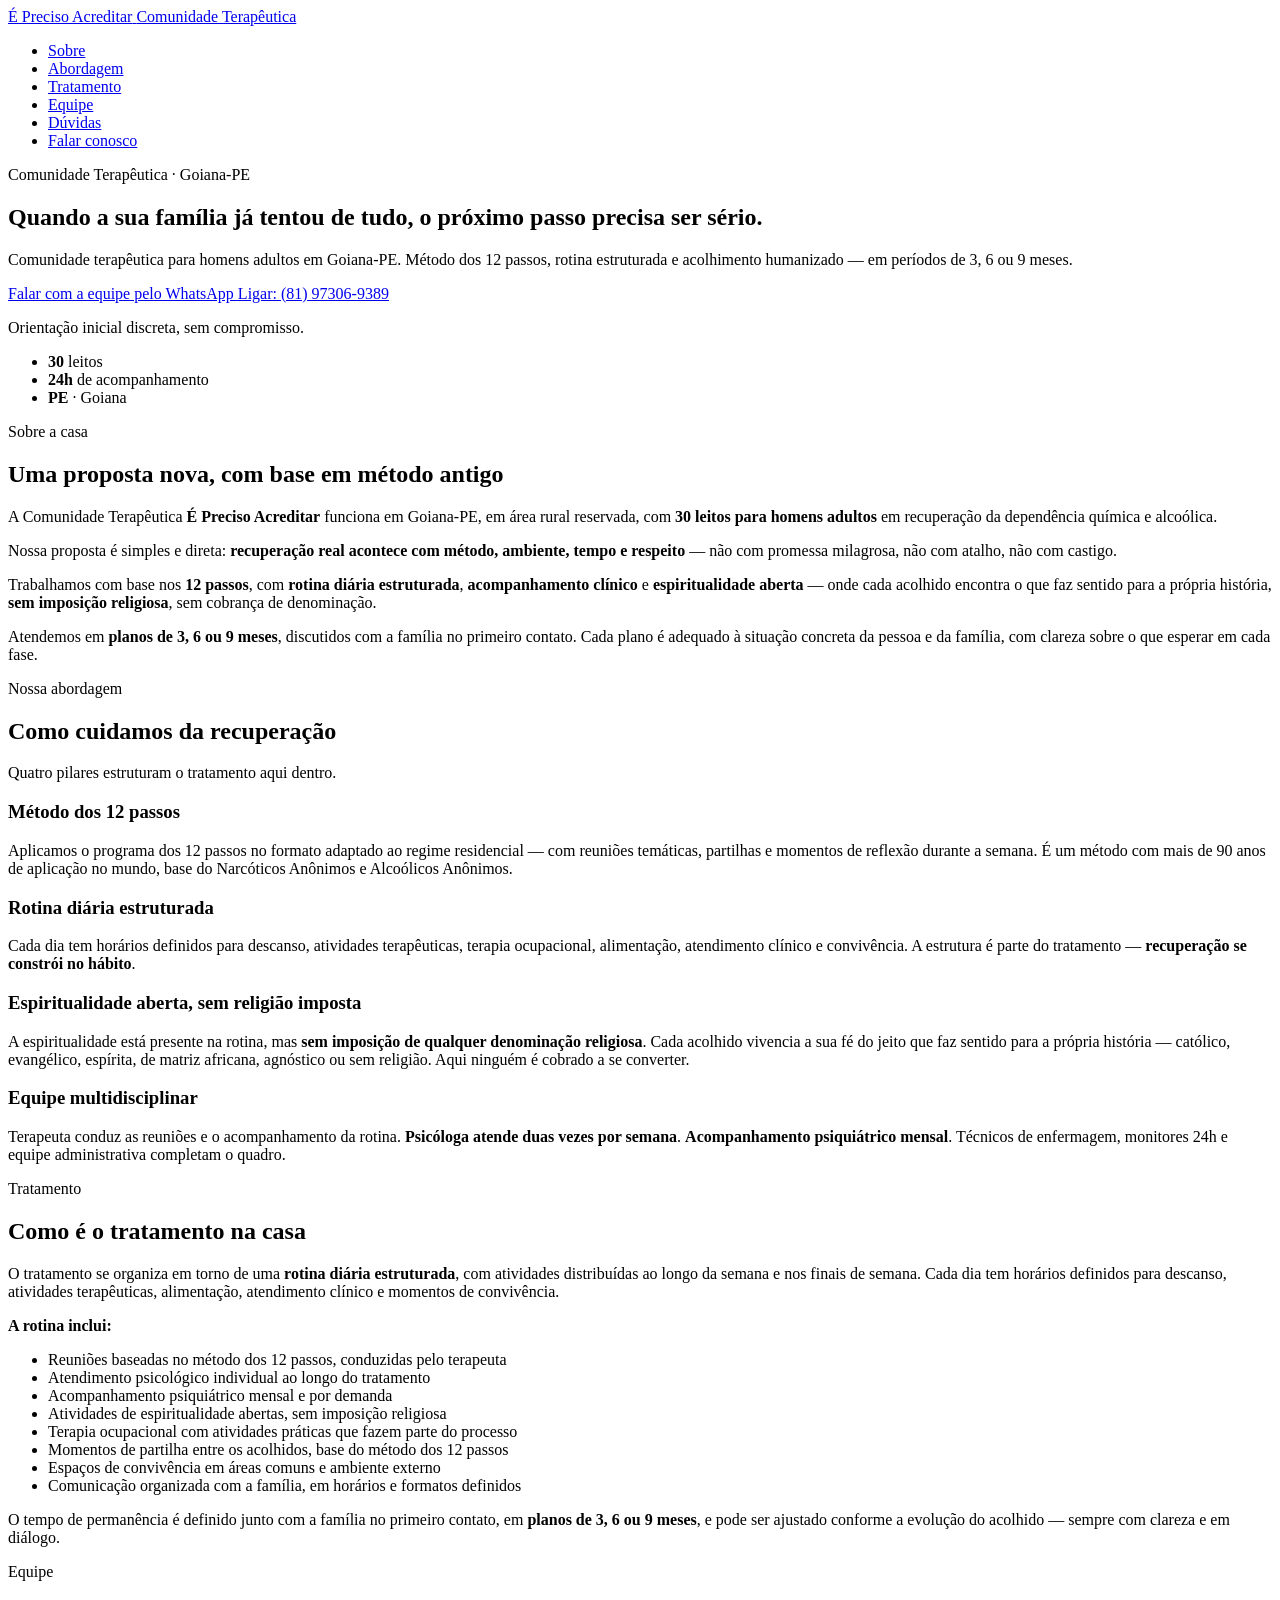
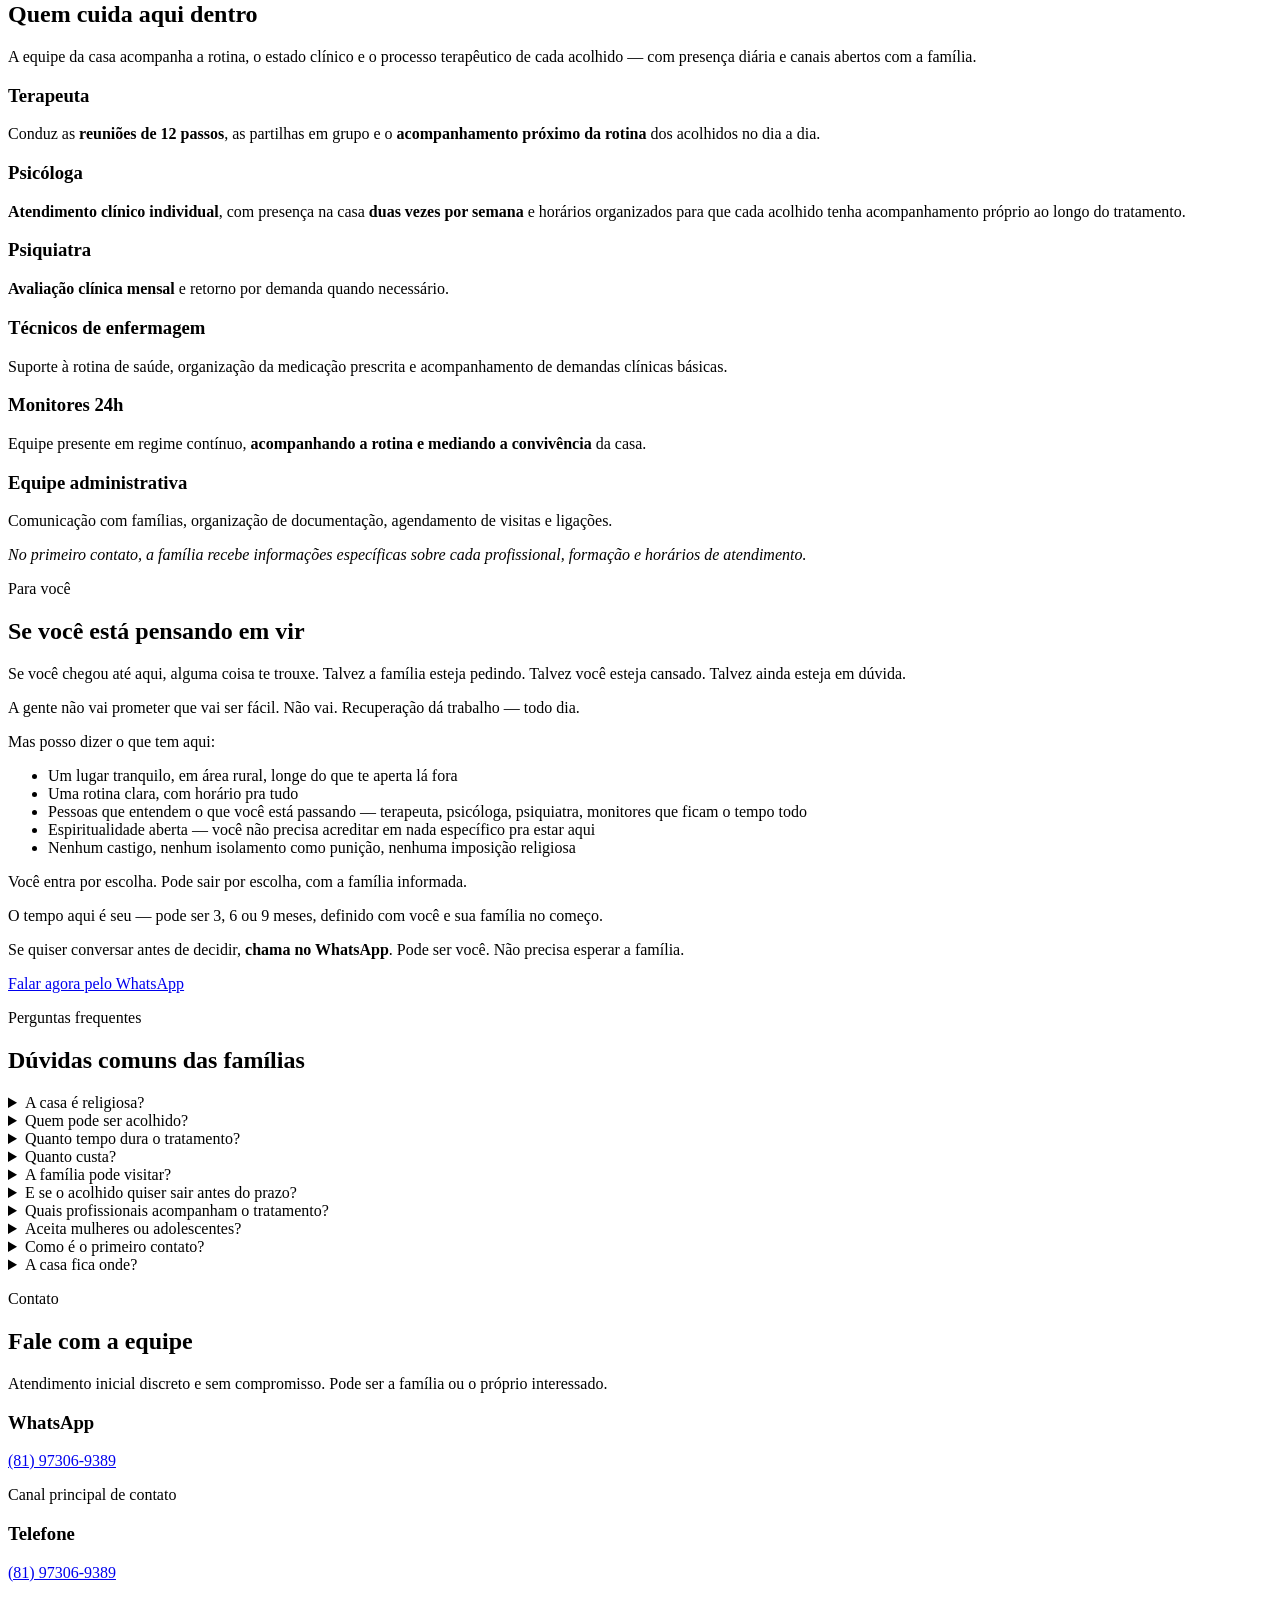
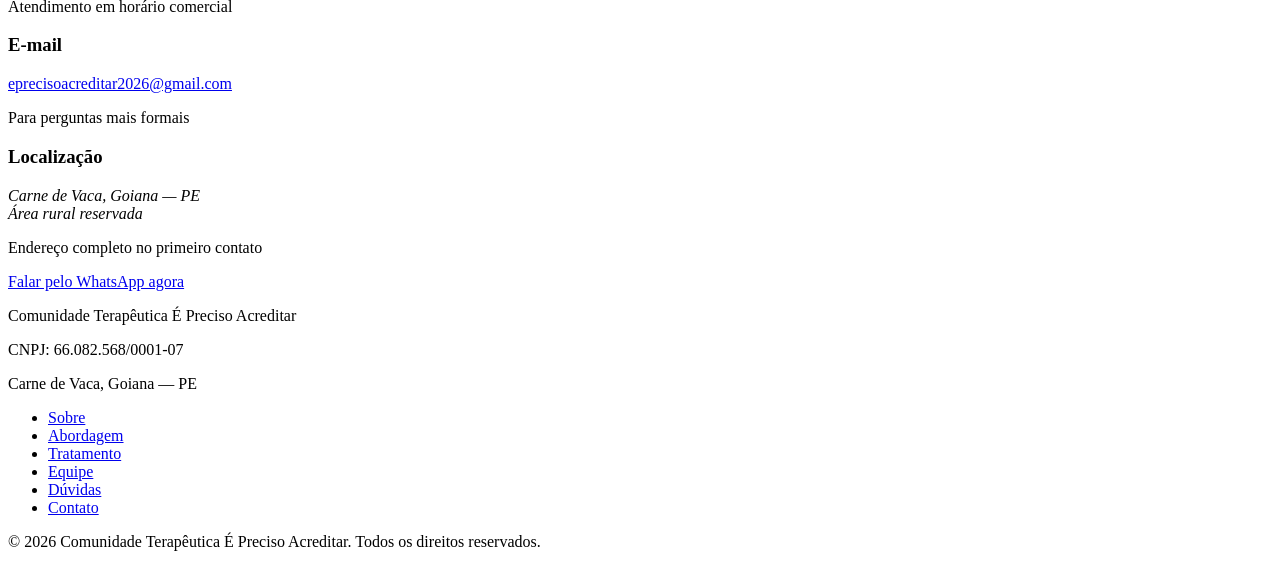
==== commit 0d6b61f6: "feat: novo copy e identidade visual" ====
--- a/index.html
+++ b/index.html
@@ -1,107 +1,439 @@
 ﻿<!DOCTYPE html>
 <html lang="pt-BR">
 <head>
-<meta charset="UTF-8" />
-<meta name="viewport" content="width=device-width, initial-scale=1.0" />
-<title>CT &Eacute; Preciso Acreditar | Comunidade Terap&ecirc;utica em Goiana-PE</title>
-<meta name="description" content="Comunidade Terap&ecirc;utica &Eacute; Preciso Acreditar em Goiana-PE. Atendimento humanizado, equipe de apoio, estrutura organizada e orienta&ccedil;&atilde;o inicial pelo WhatsApp." />
-<link rel="preconnect" href="https://fonts.googleapis.com" />
-<link rel="preconnect" href="https://fonts.gstatic.com" crossorigin />
-<link href="https://fonts.googleapis.com/css2?family=Cormorant+Garamond:wght@500;600;700&family=DM+Sans:wght@400;500;700&display=swap" rel="stylesheet" />
-<style>
-:root{--azul:#0057B8;--azul-escuro:#003B82;--azul-suave:#EAF6FF;--verde:#008C3A;--verde-2:#006B2E;--ouro:#F6B21A;--ouro-claro:#FFD94A;--fundo:#F7FAFC;--card:#fff;--texto:#374151;--muted:#667085;--borda:#DDE7F3;--sombra:0 14px 35px rgba(0,87,184,.12);--radius:16px}*{box-sizing:border-box;margin:0;padding:0}html{scroll-behavior:smooth}body{font-family:'DM Sans',Arial,sans-serif;background:var(--fundo);color:var(--texto);line-height:1.7}h1,h2,h3{font-family:'Cormorant Garamond',Georgia,serif;line-height:1.1;color:var(--azul-escuro)}a{color:inherit}.container{width:min(1120px,92%);margin:0 auto}.topbar{position:sticky;top:0;z-index:20;background:rgba(255,255,255,.96);border-bottom:1px solid var(--borda);backdrop-filter:blur(10px)}.nav{height:78px;display:flex;align-items:center;justify-content:space-between;gap:24px}.brand{display:inline-flex;align-items:center;gap:12px;text-decoration:none;color:var(--azul-escuro);white-space:nowrap}.brand-logo{width:64px;height:64px;object-fit:contain;display:block}.brand-text{display:flex;flex-direction:column;line-height:1.05}.brand-title{font-family:'Cormorant Garamond',Georgia,serif;font-size:22px;font-weight:700;color:var(--azul-escuro)}.brand-title span{color:var(--verde)}.brand-subtitle{font-size:11px;color:var(--muted);letter-spacing:.03em;margin-top:3px}.links{display:flex;align-items:center;gap:24px;list-style:none;color:var(--muted);font-size:14px}.links a{text-decoration:none}.links a:hover{color:var(--azul)}.nav-cta{background:var(--verde);color:#fff!important;padding:10px 18px;border-radius:10px;font-weight:700;box-shadow:0 8px 18px rgba(0,140,58,.18)}.nav-cta:hover{background:var(--verde-2)}.btn{display:inline-flex;align-items:center;justify-content:center;gap:10px;padding:14px 22px;border-radius:10px;text-decoration:none;font-weight:700;border:0;cursor:pointer;transition:transform .2s ease}.btn:hover{transform:translateY(-1px)}.btn-whats{background:#25D366;color:#fff}.btn-outline{border:1px solid rgba(255,255,255,.42);color:#fff;background:transparent}.btn-dark{background:var(--azul);color:#fff}.hero{background:radial-gradient(circle at 86% 18%,rgba(255,217,74,.28),transparent 31%),radial-gradient(circle at 10% 86%,rgba(0,140,58,.28),transparent 28%),linear-gradient(145deg,var(--azul),var(--azul-escuro));color:#fff;padding:96px 0 72px}.hero-grid{display:grid;grid-template-columns:minmax(0,1.15fr) minmax(280px,.85fr);gap:48px;align-items:center}.badge{display:inline-flex;align-items:center;gap:8px;padding:7px 14px;border:1px solid rgba(255,255,255,.24);border-radius:999px;background:rgba(255,255,255,.10);font-size:13px;color:rgba(255,255,255,.9);margin-bottom:24px}.badge:before{content:'';width:8px;height:8px;border-radius:50%;background:var(--verde)}.hero h1{color:#fff;font-size:clamp(42px,6vw,72px);margin-bottom:20px}.hero h1 em{color:var(--ouro-claro);font-style:normal}.hero p{max-width:640px;color:rgba(255,255,255,.82);font-size:18px;margin-bottom:28px}.hero-actions{display:flex;flex-wrap:wrap;gap:14px;margin-bottom:40px}.stats{display:grid;grid-template-columns:repeat(3,minmax(0,1fr));gap:16px;max-width:680px}.stat{border:1px solid rgba(255,255,255,.18);background:rgba(255,255,255,.09);border-radius:14px;padding:18px}.stat strong{display:block;font-family:'Cormorant Garamond',Georgia,serif;color:var(--ouro-claro);font-size:36px;line-height:1}.stat span{color:rgba(255,255,255,.72);font-size:13px}.hero-card{background:rgba(255,255,255,.10);border:1px solid rgba(255,255,255,.18);border-radius:22px;padding:28px;box-shadow:0 20px 60px rgba(0,0,0,.18)}.hero-card h3{color:#fff;font-size:28px;margin-bottom:14px}.hero-card p{font-size:15px;margin-bottom:18px}.hero-card ul{list-style:none;display:grid;gap:10px;color:rgba(255,255,255,.84);font-size:14px}.hero-card li:before{content:'OK';color:var(--ouro-claro);margin-right:8px;font-size:11px;font-weight:700}section{padding:76px 0}.section-label{color:var(--verde);text-transform:uppercase;letter-spacing:.13em;font-size:12px;font-weight:700;margin-bottom:10px}.section-title{font-size:clamp(34px,4vw,52px);margin-bottom:18px}.section-sub{color:var(--muted);max-width:720px;margin-bottom:42px;font-size:17px}.about-grid{display:grid;grid-template-columns:.95fr 1.05fr;gap:44px;align-items:center}.image-box{min-height:360px;background:#fff;border:1px solid var(--borda);border-radius:var(--radius);display:grid;place-items:center;text-align:center;padding:0;box-shadow:var(--sombra);overflow:hidden}.image-box img{width:100%;height:100%;min-height:360px;object-fit:cover;display:block}.about-text p{color:var(--muted);margin-bottom:16px}.quote{border-left:4px solid var(--ouro);background:var(--azul-suave);border-radius:0 12px 12px 0;padding:18px 22px;color:var(--azul-escuro);font-family:'Cormorant Garamond',Georgia,serif;font-size:22px;margin:24px 0}.team{background:#F0F7FF}.grid{display:grid;grid-template-columns:repeat(3,minmax(0,1fr));gap:22px}.card{background:var(--card);border:1px solid var(--borda);border-radius:var(--radius);padding:26px;box-shadow:0 10px 28px rgba(0,87,184,.08);transition:transform .2s ease,box-shadow .2s ease}.card:hover{transform:translateY(-3px);box-shadow:var(--sombra)}.icon{width:48px;height:48px;border-radius:14px;display:grid;place-items:center;background:var(--azul-suave);color:var(--azul);margin-bottom:16px;font-size:13px;font-weight:700}.card h3{font-family:'DM Sans',Arial,sans-serif;font-size:18px;margin-bottom:9px}.card p{color:var(--muted);font-size:14px}.steps{display:grid;grid-template-columns:repeat(5,minmax(0,1fr));gap:16px}.step{background:#fff;border:1px solid var(--borda);border-radius:var(--radius);padding:22px}.step-num{font-family:'Cormorant Garamond',Georgia,serif;color:var(--ouro);font-size:40px;font-weight:700;margin-bottom:8px;line-height:1}.step h3{font-family:'DM Sans',Arial,sans-serif;font-size:16px;margin-bottom:8px}.step p{color:var(--muted);font-size:14px}.structure{background:linear-gradient(145deg,var(--azul-escuro),var(--azul));color:#fff}.structure h2{color:#fff}.structure .section-label{color:var(--ouro-claro)}.structure .section-sub{color:rgba(255,255,255,.76)}.structure-layout{display:grid;grid-template-columns:1.1fr .9fr;gap:28px;align-items:stretch}.structure-gallery {
-  display: grid;
-  grid-template-columns: 1fr 1fr;
-  gap: 14px;
-}
-
-.structure-gallery figure {
-  position: relative;
-  border: 1px solid rgba(255,255,255,.18);
-  border-radius: 18px;
-  overflow: hidden;
-  background: rgba(255,255,255,.09);
-  box-shadow: 0 20px 50px rgba(0,0,0,.14);
-  min-height: 170px;
-}
-
-.structure-gallery figure:first-child {
-  grid-column: span 2;
-  min-height: 360px;
-}
-
-.structure-gallery img {
-  width: 100%;
-  height: 100%;
-  object-fit: cover;
-  display: block;
-}
-
-.structure-gallery figcaption {
-  position: absolute;
-  left: 12px;
-  right: 12px;
-  bottom: 12px;
-  background: rgba(0,59,130,.72);
-  color: #fff;
-  border-radius: 10px;
-  padding: 8px 10px;
-  font-size: 12px;
-  line-height: 1.25;
-}.structure-grid{display:grid;grid-template-columns:repeat(2,minmax(0,1fr));gap:18px}.structure-item{border:1px solid rgba(255,255,255,.18);background:rgba(255,255,255,.09);border-radius:var(--radius);padding:26px;text-align:center}.structure-item strong{display:block;color:var(--ouro-claro);font-family:'Cormorant Garamond',Georgia,serif;font-size:44px;line-height:1}.structure-item span{color:rgba(255,255,255,.76);font-size:14px}.structure-note{margin-top:18px;color:rgba(255,255,255,.78);font-size:14px}.contact{background:#F0F7FF}.contact-grid{display:grid;grid-template-columns:1fr .9fr;gap:38px;align-items:start}.contact-list{display:grid;gap:16px}.contact-item{display:flex;gap:14px;background:#fff;border:1px solid var(--borda);border-radius:14px;padding:18px}.contact-item strong{display:block;color:var(--azul-escuro);margin-bottom:3px}.contact-item span{color:var(--muted);font-size:14px}.cta-box{background:#fff;border:1px solid var(--borda);border-radius:20px;padding:30px;box-shadow:var(--sombra)}.cta-box h3{font-size:32px;margin-bottom:12px}.cta-box p{color:var(--muted);margin-bottom:22px}.small-note{color:var(--muted);font-size:13px;text-align:center;margin-top:12px}footer{background:var(--azul-escuro);color:rgba(255,255,255,.72);padding:34px 0;font-size:13px}.footer-grid{display:grid;grid-template-columns:1.2fr .8fr .8fr;gap:24px;margin-bottom:24px}footer h4{color:rgba(255,255,255,.9);margin-bottom:10px}footer a{color:rgba(255,255,255,.78);text-decoration:none}.footer-bottom{border-top:1px solid rgba(255,255,255,.13);padding-top:18px;display:flex;justify-content:space-between;gap:12px;flex-wrap:wrap}.float-wpp{position:fixed;right:22px;bottom:22px;z-index:50;width:60px;height:60px;border-radius:50%;background:#25D366;color:#fff;display:grid;place-items:center;text-decoration:none;font-size:24px;font-weight:700;box-shadow:0 10px 28px rgba(37,211,102,.35)}@media(max-width:900px){.links{display:none}.brand-logo{width:54px;height:54px}.brand-title{font-size:19px}.hero-grid,.about-grid,.contact-grid,.structure-layout{grid-template-columns:1fr}.structure-gallery {
-  display: grid;
-  grid-template-columns: 1fr 1fr;
-  gap: 14px;
-}
-
-.structure-gallery figure {
-  position: relative;
-  border: 1px solid rgba(255,255,255,.18);
-  border-radius: 18px;
-  overflow: hidden;
-  background: rgba(255,255,255,.09);
-  box-shadow: 0 20px 50px rgba(0,0,0,.14);
-  min-height: 170px;
-}
-
-.structure-gallery figure:first-child {
-  grid-column: span 2;
-  min-height: 360px;
-}
-
-.structure-gallery img {
-  width: 100%;
-  height: 100%;
-  object-fit: cover;
-  display: block;
-}
-
-.structure-gallery figcaption {
-  position: absolute;
-  left: 12px;
-  right: 12px;
-  bottom: 12px;
-  background: rgba(0,59,130,.72);
-  color: #fff;
-  border-radius: 10px;
-  padding: 8px 10px;
-  font-size: 12px;
-  line-height: 1.25;
-}.grid{grid-template-columns:repeat(2,minmax(0,1fr))}.steps{grid-template-columns:repeat(2,minmax(0,1fr))}.structure-photo-card img{min-height:320px}}@media(max-width:560px){.nav{height:68px}.brand-logo{width:48px;height:48px}.brand-title{font-size:17px}.brand-subtitle{display:none}.hero{padding:72px 0 56px}.stats,.grid,.steps,.structure-grid,.footer-grid{grid-template-columns:1fr}.hero-actions .btn{width:100%}section{padding:58px 0}}
-</style>
+    <meta charset="UTF-8">
+    <meta name="viewport" content="width=device-width, initial-scale=1.0">
+    <title>CT É Preciso Acreditar — Comunidade Terapêutica em Goiana-PE</title>
+    <meta name="description" content="Comunidade terapêutica para homens adultos em Goiana-PE. Método dos 12 passos, rotina estruturada e acolhimento humanizado, em planos de 3, 6 ou 9 meses.">
 </head>
 <body>
-<header class="topbar"><div class="container nav"><a class="brand" href="#inicio" aria-label="Inicio - Comunidade Terapeutica E Preciso Acreditar"><img class="brand-logo" src="assets/img/logo-eprecisoacreditar.svg" alt="Logo da Comunidade Terap&ecirc;utica &Eacute; Preciso Acreditar" /><span class="brand-text"><span class="brand-title">&Eacute; Preciso <span>Acreditar</span></span><span class="brand-subtitle">Comunidade Terap&ecirc;utica</span></span></a><ul class="links"><li><a href="#sobre">Sobre</a></li><li><a href="#equipe">Equipe</a></li><li><a href="#como-funciona">Como funciona</a></li><li><a href="#estrutura">Estrutura</a></li><li><a class="nav-cta" href="https://wa.me/5581973069389?text=Ol%C3%A1%2C%20gostaria%20de%20receber%20informa%C3%A7%C3%B5es." target="_blank" rel="noopener noreferrer">Falar agora</a></li></ul></div></header>
-<main>
-<section class="hero" id="inicio"><div class="container hero-grid"><div><div class="badge">Atendimento inicial pelo WhatsApp</div><h1>Cuidado, acolhimento e <em>recome&ccedil;o com prop&oacute;sito</em></h1><p>Comunidade Terap&ecirc;utica em Goiana-PE, com estrutura organizada, equipe de apoio e atendimento humanizado para fam&iacute;lias que precisam de orienta&ccedil;&atilde;o.</p><div class="hero-actions"><a class="btn btn-whats" href="https://wa.me/5581973069389?text=Ol%C3%A1%2C%20gostaria%20de%20receber%20informa%C3%A7%C3%B5es%20sobre%20a%20comunidade." target="_blank" rel="noopener noreferrer">WhatsApp: (81) 97306-9389</a><a class="btn btn-outline" href="tel:+5581973069389">Ligar: (81) 97306-9389</a></div><div class="stats"><div class="stat"><strong>30</strong><span>leitos de capacidade operacional</span></div><div class="stat"><strong>24h</strong><span>rotina acompanhada</span></div><div class="stat"><strong>PE</strong><span>Goiana, Pernambuco</span></div></div></div><aside class="hero-card"><h3>Orienta&ccedil;&atilde;o inicial</h3><p>Converse com nossa equipe para entender informa&ccedil;&otilde;es importantes antes de qualquer decis&atilde;o.</p><ul><li>Atendimento humanizado</li><li>Informa&ccedil;&otilde;es sobre rotina e estrutura</li><li>Orienta&ccedil;&atilde;o para familiares</li><li>Contato direto pelo WhatsApp correto</li></ul></aside></div></section>
-<section id="sobre"><div class="container about-grid"><div class="image-box"><img src="assets/img/estrutura/piscina-predio-flores.jpg.jpeg" alt="Area externa da estrutura em Goiana-PE" loading="lazy" /></div><div class="about-text"><p class="section-label">Quem somos</p><h2 class="section-title">Uma comunidade organizada para acolher</h2><p>A Comunidade Terap&ecirc;utica &Eacute; Preciso Acreditar Ltda est&aacute; localizada em Goiana-PE e atua com foco em acolhimento, rotina estruturada e acompanhamento humanizado.</p><p>Nosso objetivo &eacute; oferecer um ambiente organizado, com equipe de apoio e comunica&ccedil;&atilde;o clara com familiares.</p><div class="quote">&quot;Acreditar no recome&ccedil;o &eacute; o primeiro passo para construir uma nova dire&ccedil;&atilde;o.&quot;</div><p>O primeiro contato &eacute; feito pelo WhatsApp institucional, onde a fam&iacute;lia pode receber informa&ccedil;&otilde;es iniciais sobre funcionamento, rotina, documenta&ccedil;&atilde;o e pr&oacute;ximos passos.</p></div></div></section>
-<section class="team" id="equipe"><div class="container"><p class="section-label">Equipe</p><h2 class="section-title">Profissionais e suporte na rotina</h2><p class="section-sub">A fam&iacute;lia pode receber informa&ccedil;&otilde;es sobre a atua&ccedil;&atilde;o dos profissionais e da equipe de apoio envolvida na rotina da comunidade.</p><div class="grid"><article class="card"><div class="icon">DR</div><h3>M&eacute;dico psiquiatra</h3><p>Avalia&ccedil;&atilde;o especializada e orienta&ccedil;&atilde;o cl&iacute;nica quando necess&aacute;rio, respeitando os limites de cada situa&ccedil;&atilde;o.</p></article><article class="card"><div class="icon">PSI</div><h3>Psic&oacute;logo</h3><p>Escuta, orienta&ccedil;&atilde;o emocional e apoio no desenvolvimento pessoal e familiar.</p></article><article class="card"><div class="icon">TER</div><h3>Terapeuta</h3><p>Apoio em atividades de rotina, desenvolvimento de habilidades e fortalecimento de v&iacute;nculos.</p></article><article class="card"><div class="icon">ENF</div><h3>Enfermeiros</h3><p>Suporte &agrave; rotina de cuidado, organiza&ccedil;&atilde;o b&aacute;sica e acompanhamento de demandas de sa&uacute;de.</p></article><article class="card"><div class="icon">MON</div><h3>Monitores</h3><p>Equipe presente no dia a dia, ajudando na organiza&ccedil;&atilde;o das atividades e no acompanhamento da rotina.</p></article><article class="card"><div class="icon">FAM</div><h3>Atendimento familiar</h3><p>Canal de contato para esclarecer d&uacute;vidas e orientar familiares de forma simples e respons&aacute;vel.</p></article></div></div></section>
-<section id="como-funciona"><div class="container"><p class="section-label">Processo</p><h2 class="section-title">Como funciona o atendimento</h2><p class="section-sub">Do primeiro contato at&eacute; a organiza&ccedil;&atilde;o das informa&ccedil;&otilde;es, cada etapa &eacute; conduzida com clareza.</p><div class="steps"><article class="step"><div class="step-num">01</div><h3>Contato inicial</h3><p>A fam&iacute;lia chama pelo WhatsApp institucional e informa sua principal d&uacute;vida.</p></article><article class="step"><div class="step-num">02</div><h3>Escuta objetiva</h3><p>Entendemos a situa&ccedil;&atilde;o com respeito, sem exposi&ccedil;&atilde;o e com linguagem simples.</p></article><article class="step"><div class="step-num">03</div><h3>Informa&ccedil;&otilde;es</h3><p>Explicamos rotina, equipe, estrutura, documenta&ccedil;&atilde;o, responsabilidades e valores.</p></article><article class="step"><div class="step-num">04</div><h3>Organiza&ccedil;&atilde;o</h3><p>A fam&iacute;lia recebe orienta&ccedil;&atilde;o para avaliar os pr&oacute;ximos passos com mais seguran&ccedil;a.</p></article><article class="step"><div class="step-num">05</div><h3>Acompanhamento</h3><p>Quando houver avan&ccedil;o, a equipe orienta sobre hor&aacute;rios, regras e comunica&ccedil;&atilde;o familiar.</p></article></div></div></section>
-<section class="structure" id="estrutura"><div class="container"><p class="section-label">Estrutura</p><h2 class="section-title">Ambiente preparado para a rotina</h2><p class="section-sub">Estrutura localizada em &aacute;rea rural de Goiana-PE, com capacidade operacional definida e rotina organizada.</p><div class="structure-layout"><div class="structure-gallery"><figure><img src="assets/img/estrutura/piscina-predio-flores.jpg.jpeg" alt="Piscina e &aacute;rea externa" loading="lazy" /><figcaption>&Aacute;rea externa e conviv&ecirc;ncia</figcaption></figure><figure><img src="assets/img/estrutura/dormitorio-beliches-madeira.jpg.jpeg" alt="Dormit&oacute;rio com beliches" loading="lazy" /><figcaption>Dormit&oacute;rio organizado</figcaption></figure><figure><img src="assets/img/estrutura/varanda-convivencia.jpg.jpeg" alt="Varanda de conviv&ecirc;ncia" loading="lazy" /><figcaption>Varanda de conviv&ecirc;ncia</figcaption></figure><figure><img src="assets/img/estrutura/patio-fonte-ceu-azul.jpg.jpeg" alt="P&aacute;tio com fonte e c&eacute;u azul" loading="lazy" /><figcaption>P&aacute;tio e espa&ccedil;o aberto</figcaption></figure><figure><img src="assets/img/estrutura/fonte-por-do-sol.jpg.jpeg" alt="Fonte ao p&ocirc;r do sol" loading="lazy" /><figcaption>Ambiente reservado</figcaption></figure></div><div><div class="structure-grid"><div class="structure-item"><strong>30</strong><span>leitos</span></div><div class="structure-item"><strong>24h</strong><span>suporte de rotina</span></div><div class="structure-item"><strong>PE</strong><span>Goiana</span></div><div class="structure-item"><strong>Rural</strong><span>ambiente reservado</span></div></div><p class="structure-note">A estrutura conta com &aacute;reas de conviv&ecirc;ncia, espa&ccedil;os abertos, dormit&oacute;rios e ambiente organizado para apoio &agrave; rotina di&aacute;ria.</p></div></div></div></section>
-<section class="contact" id="contato"><div class="container contact-grid"><div><p class="section-label">Contato</p><h2 class="section-title">Fale com a equipe</h2><p class="section-sub">Use o WhatsApp correto para receber orienta&ccedil;&atilde;o inicial e informa&ccedil;&otilde;es sobre funcionamento.</p><div class="contact-list"><div class="contact-item"><div>LOC</div><div><strong>Endere&ccedil;o</strong><span>Lot. Catamar&atilde; III, Quadra F, Lote 03, KM 50 Rural, Carne de Vaca, Goiana-PE, CEP 55900-000</span></div></div><div class="contact-item"><div>TEL</div><div><strong>WhatsApp institucional</strong><span>(81) 97306-9389</span></div></div><div class="contact-item"><div>MAIL</div><div><strong>Email</strong><span>eprecisoacreditar2026@gmail.com</span></div></div></div></div><div class="cta-box"><h3>Receber orienta&ccedil;&atilde;o agora</h3><p>Chame no WhatsApp institucional para conversar com a equipe e organizar as primeiras informa&ccedil;&otilde;es.</p><a class="btn btn-whats" href="https://wa.me/5581973069389?text=Ol%C3%A1%2C%20gostaria%20de%20receber%20informa%C3%A7%C3%B5es%20sobre%20a%20Comunidade%20Terap%C3%AAutica%20%C3%89%20Preciso%20Acreditar." target="_blank" rel="noopener noreferrer">Chamar no WhatsApp</a><a class="btn btn-dark" href="tel:+5581973069389" style="width:100%;margin-top:12px;">Ligar para (81) 97306-9389</a><p class="small-note">Atendimento inicial com discri&ccedil;&atilde;o e responsabilidade.</p></div></div></section>
-</main>
-<footer><div class="container"><div class="footer-grid"><div><h4>CT &Eacute; Preciso Acreditar</h4><p>Comunidade Terap&ecirc;utica &Eacute; Preciso Acreditar Ltda.</p><p>CNPJ: 66.082.568/0001-07</p></div><div><h4>Contato</h4><p>WhatsApp: (81) 97306-9389</p><p>Email: eprecisoacreditar2026@gmail.com</p></div><div><h4>Links</h4><p><a href="#inicio">In&iacute;cio</a></p><p><a href="#contato">Contato</a></p><p><a href="privacidade.html">Pol&iacute;tica de Privacidade</a></p></div></div><div class="footer-bottom"><span>&copy; 2026 CT &Eacute; Preciso Acreditar. Todos os direitos reservados.</span><span>Informa&ccedil;&otilde;es institucionais e orienta&ccedil;&atilde;o inicial para fam&iacute;lias.</span></div></div></footer>
-<a class="float-wpp" href="https://wa.me/5581973069389?text=Ol%C3%A1%2C%20gostaria%20de%20receber%20informa%C3%A7%C3%B5es." target="_blank" rel="noopener noreferrer" aria-label="Chamar no WhatsApp">WA</a>
+
+    <!-- =========================================
+         HEADER / NAV
+         ========================================= -->
+    <header class="site-header">
+        <div class="site-header__container">
+            <a href="#" class="site-header__brand">
+                <span class="site-header__brand-name">É Preciso Acreditar</span>
+                <span class="site-header__brand-tag">Comunidade Terapêutica</span>
+            </a>
+            <nav class="site-nav" aria-label="Navegação principal">
+                <ul class="site-nav__list">
+                    <li><a href="#sobre" class="site-nav__link">Sobre</a></li>
+                    <li><a href="#abordagem" class="site-nav__link">Abordagem</a></li>
+                    <li><a href="#tratamento" class="site-nav__link">Tratamento</a></li>
+                    <li><a href="#equipe" class="site-nav__link">Equipe</a></li>
+                    <li><a href="#faq" class="site-nav__link">Dúvidas</a></li>
+                    <li><a href="#contato" class="site-nav__link site-nav__link--cta">Falar conosco</a></li>
+                </ul>
+            </nav>
+        </div>
+    </header>
+
+    <main>
+
+        <!-- =========================================
+             HERO
+             ========================================= -->
+        <section class="hero" id="hero">
+            <div class="hero__container">
+                <p class="hero__eyebrow">Comunidade Terapêutica · Goiana-PE</p>
+                <h1 class="hero__title">Quando a sua família já tentou de tudo, o próximo passo precisa ser sério.</h1>
+                <p class="hero__subtitle">
+                    Comunidade terapêutica para homens adultos em Goiana-PE. Método dos 12 passos, rotina estruturada e acolhimento humanizado — em períodos de 3, 6 ou 9 meses.
+                </p>
+                <div class="hero__actions">
+                    <a href="https://wa.me/5581973069389?text=Ol%C3%A1.%20Gostaria%20de%20conversar%20com%20a%20equipe%20sobre%20acolhimento." class="btn btn--primary" target="_blank" rel="noopener">
+                        Falar com a equipe pelo WhatsApp
+                    </a>
+                    <a href="tel:+5581973069389" class="btn btn--secondary">
+                        Ligar: (81) 97306-9389
+                    </a>
+                </div>
+                <p class="hero__note">Orientação inicial discreta, sem compromisso.</p>
+                <ul class="hero__quick-info">
+                    <li><strong>30</strong> leitos</li>
+                    <li><strong>24h</strong> de acompanhamento</li>
+                    <li><strong>PE</strong> · Goiana</li>
+                </ul>
+            </div>
+        </section>
+
+        <!-- =========================================
+             SOBRE
+             ========================================= -->
+        <section class="about" id="sobre">
+            <div class="about__container">
+                <p class="section__eyebrow">Sobre a casa</p>
+                <h2 class="section__title">Uma proposta nova, com base em método antigo</h2>
+                <div class="about__content">
+                    <p>
+                        A Comunidade Terapêutica <strong>É Preciso Acreditar</strong> funciona em Goiana-PE, em área rural reservada, com <strong>30 leitos para homens adultos</strong> em recuperação da dependência química e alcoólica.
+                    </p>
+                    <p>
+                        Nossa proposta é simples e direta: <strong>recuperação real acontece com método, ambiente, tempo e respeito</strong> — não com promessa milagrosa, não com atalho, não com castigo.
+                    </p>
+                    <p>
+                        Trabalhamos com base nos <strong>12 passos</strong>, com <strong>rotina diária estruturada</strong>, <strong>acompanhamento clínico</strong> e <strong>espiritualidade aberta</strong> — onde cada acolhido encontra o que faz sentido para a própria história, <strong>sem imposição religiosa</strong>, sem cobrança de denominação.
+                    </p>
+                    <p>
+                        Atendemos em <strong>planos de 3, 6 ou 9 meses</strong>, discutidos com a família no primeiro contato. Cada plano é adequado à situação concreta da pessoa e da família, com clareza sobre o que esperar em cada fase.
+                    </p>
+                </div>
+            </div>
+        </section>
+
+        <!-- =========================================
+             NOSSA ABORDAGEM
+             ========================================= -->
+        <section class="approach" id="abordagem">
+            <div class="approach__container">
+                <p class="section__eyebrow">Nossa abordagem</p>
+                <h2 class="section__title">Como cuidamos da recuperação</h2>
+                <p class="approach__intro">Quatro pilares estruturam o tratamento aqui dentro.</p>
+
+                <div class="approach__pillars">
+
+                    <article class="pillar">
+                        <h3 class="pillar__title">Método dos 12 passos</h3>
+                        <p class="pillar__text">
+                            Aplicamos o programa dos 12 passos no formato adaptado ao regime residencial — com reuniões temáticas, partilhas e momentos de reflexão durante a semana. É um método com mais de 90 anos de aplicação no mundo, base do Narcóticos Anônimos e Alcoólicos Anônimos.
+                        </p>
+                    </article>
+
+                    <article class="pillar">
+                        <h3 class="pillar__title">Rotina diária estruturada</h3>
+                        <p class="pillar__text">
+                            Cada dia tem horários definidos para descanso, atividades terapêuticas, terapia ocupacional, alimentação, atendimento clínico e convivência. A estrutura é parte do tratamento — <strong>recuperação se constrói no hábito</strong>.
+                        </p>
+                    </article>
+
+                    <article class="pillar">
+                        <h3 class="pillar__title">Espiritualidade aberta, sem religião imposta</h3>
+                        <p class="pillar__text">
+                            A espiritualidade está presente na rotina, mas <strong>sem imposição de qualquer denominação religiosa</strong>. Cada acolhido vivencia a sua fé do jeito que faz sentido para a própria história — católico, evangélico, espírita, de matriz africana, agnóstico ou sem religião. Aqui ninguém é cobrado a se converter.
+                        </p>
+                    </article>
+
+                    <article class="pillar">
+                        <h3 class="pillar__title">Equipe multidisciplinar</h3>
+                        <p class="pillar__text">
+                            Terapeuta conduz as reuniões e o acompanhamento da rotina. <strong>Psicóloga atende duas vezes por semana</strong>. <strong>Acompanhamento psiquiátrico mensal</strong>. Técnicos de enfermagem, monitores 24h e equipe administrativa completam o quadro.
+                        </p>
+                    </article>
+
+                </div>
+            </div>
+        </section>
+
+        <!-- =========================================
+             COMO É O TRATAMENTO
+             ========================================= -->
+        <section class="treatment" id="tratamento">
+            <div class="treatment__container">
+                <p class="section__eyebrow">Tratamento</p>
+                <h2 class="section__title">Como é o tratamento na casa</h2>
+                <div class="treatment__content">
+                    <p>
+                        O tratamento se organiza em torno de uma <strong>rotina diária estruturada</strong>, com atividades distribuídas ao longo da semana e nos finais de semana. Cada dia tem horários definidos para descanso, atividades terapêuticas, alimentação, atendimento clínico e momentos de convivência.
+                    </p>
+                    <p class="treatment__list-intro"><strong>A rotina inclui:</strong></p>
+                    <ul class="treatment__list">
+                        <li>Reuniões baseadas no método dos 12 passos, conduzidas pelo terapeuta</li>
+                        <li>Atendimento psicológico individual ao longo do tratamento</li>
+                        <li>Acompanhamento psiquiátrico mensal e por demanda</li>
+                        <li>Atividades de espiritualidade abertas, sem imposição religiosa</li>
+                        <li>Terapia ocupacional com atividades práticas que fazem parte do processo</li>
+                        <li>Momentos de partilha entre os acolhidos, base do método dos 12 passos</li>
+                        <li>Espaços de convivência em áreas comuns e ambiente externo</li>
+                        <li>Comunicação organizada com a família, em horários e formatos definidos</li>
+                    </ul>
+                    <p>
+                        O tempo de permanência é definido junto com a família no primeiro contato, em <strong>planos de 3, 6 ou 9 meses</strong>, e pode ser ajustado conforme a evolução do acolhido — sempre com clareza e em diálogo.
+                    </p>
+                </div>
+            </div>
+        </section>
+
+        <!-- =========================================
+             EQUIPE
+             ========================================= -->
+        <section class="team" id="equipe">
+            <div class="team__container">
+                <p class="section__eyebrow">Equipe</p>
+                <h2 class="section__title">Quem cuida aqui dentro</h2>
+                <p class="team__intro">
+                    A equipe da casa acompanha a rotina, o estado clínico e o processo terapêutico de cada acolhido — com presença diária e canais abertos com a família.
+                </p>
+
+                <div class="team__list">
+
+                    <article class="team-member">
+                        <h3 class="team-member__role">Terapeuta</h3>
+                        <p class="team-member__description">
+                            Conduz as <strong>reuniões de 12 passos</strong>, as partilhas em grupo e o <strong>acompanhamento próximo da rotina</strong> dos acolhidos no dia a dia.
+                        </p>
+                    </article>
+
+                    <article class="team-member">
+                        <h3 class="team-member__role">Psicóloga</h3>
+                        <p class="team-member__description">
+                            <strong>Atendimento clínico individual</strong>, com presença na casa <strong>duas vezes por semana</strong> e horários organizados para que cada acolhido tenha acompanhamento próprio ao longo do tratamento.
+                        </p>
+                    </article>
+
+                    <article class="team-member">
+                        <h3 class="team-member__role">Psiquiatra</h3>
+                        <p class="team-member__description">
+                            <strong>Avaliação clínica mensal</strong> e retorno por demanda quando necessário.
+                        </p>
+                    </article>
+
+                    <article class="team-member">
+                        <h3 class="team-member__role">Técnicos de enfermagem</h3>
+                        <p class="team-member__description">
+                            Suporte à rotina de saúde, organização da medicação prescrita e acompanhamento de demandas clínicas básicas.
+                        </p>
+                    </article>
+
+                    <article class="team-member">
+                        <h3 class="team-member__role">Monitores 24h</h3>
+                        <p class="team-member__description">
+                            Equipe presente em regime contínuo, <strong>acompanhando a rotina e mediando a convivência</strong> da casa.
+                        </p>
+                    </article>
+
+                    <article class="team-member">
+                        <h3 class="team-member__role">Equipe administrativa</h3>
+                        <p class="team-member__description">
+                            Comunicação com famílias, organização de documentação, agendamento de visitas e ligações.
+                        </p>
+                    </article>
+
+                </div>
+
+                <p class="team__note">
+                    <em>No primeiro contato, a família recebe informações específicas sobre cada profissional, formação e horários de atendimento.</em>
+                </p>
+            </div>
+        </section>
+
+        <!-- =========================================
+             PARA QUEM ESTÁ PENSANDO EM VIR
+             ========================================= -->
+        <section class="for-resident" id="para-voce">
+            <div class="for-resident__container">
+                <p class="section__eyebrow">Para você</p>
+                <h2 class="section__title">Se você está pensando em vir</h2>
+
+                <div class="for-resident__content">
+                    <p>
+                        Se você chegou até aqui, alguma coisa te trouxe. Talvez a família esteja pedindo. Talvez você esteja cansado. Talvez ainda esteja em dúvida.
+                    </p>
+
+                    <p>
+                        A gente não vai prometer que vai ser fácil. Não vai. Recuperação dá trabalho — todo dia.
+                    </p>
+
+                    <p>Mas posso dizer o que tem aqui:</p>
+
+                    <ul class="for-resident__list">
+                        <li>Um lugar tranquilo, em área rural, longe do que te aperta lá fora</li>
+                        <li>Uma rotina clara, com horário pra tudo</li>
+                        <li>Pessoas que entendem o que você está passando — terapeuta, psicóloga, psiquiatra, monitores que ficam o tempo todo</li>
+                        <li>Espiritualidade aberta — você não precisa acreditar em nada específico pra estar aqui</li>
+                        <li>Nenhum castigo, nenhum isolamento como punição, nenhuma imposição religiosa</li>
+                    </ul>
+
+                    <p>
+                        Você entra por escolha. Pode sair por escolha, com a família informada.
+                    </p>
+
+                    <p>
+                        O tempo aqui é seu — pode ser 3, 6 ou 9 meses, definido com você e sua família no começo.
+                    </p>
+
+                    <p>
+                        Se quiser conversar antes de decidir, <strong>chama no WhatsApp</strong>. Pode ser você. Não precisa esperar a família.
+                    </p>
+
+                    <div class="for-resident__action">
+                        <a href="https://wa.me/5581973069389?text=Ol%C3%A1.%20Sou%20eu%20mesmo%20e%20gostaria%20de%20conversar%20sobre%20acolhimento." class="btn btn--primary" target="_blank" rel="noopener">
+                            Falar agora pelo WhatsApp
+                        </a>
+                    </div>
+                </div>
+            </div>
+        </section>
+
+        <!-- =========================================
+             FAQ
+             ========================================= -->
+        <section class="faq" id="faq">
+            <div class="faq__container">
+                <p class="section__eyebrow">Perguntas frequentes</p>
+                <h2 class="section__title">Dúvidas comuns das famílias</h2>
+
+                <div class="faq__list">
+
+                    <details class="faq-item">
+                        <summary class="faq-item__question">A casa é religiosa?</summary>
+                        <div class="faq-item__answer">
+                            <p>Não. Temos atividades de espiritualidade na rotina porque isso faz parte do método dos 12 passos, mas <strong>não há imposição de religião</strong>. Acolhemos pessoas católicas, evangélicas, espíritas, de matriz africana, agnósticas ou sem religião. Ninguém é cobrado a se converter, a participar de culto ou a aceitar qualquer doutrina.</p>
+                        </div>
+                    </details>
+
+                    <details class="faq-item">
+                        <summary class="faq-item__question">Quem pode ser acolhido?</summary>
+                        <div class="faq-item__answer">
+                            <p>Homens adultos em situação de dependência química ou alcoólica, em condição clínica estável, que aceitem o tratamento de forma voluntária.</p>
+                        </div>
+                    </details>
+
+                    <details class="faq-item">
+                        <summary class="faq-item__question">Quanto tempo dura o tratamento?</summary>
+                        <div class="faq-item__answer">
+                            <p>Trabalhamos com planos de <strong>3, 6 ou 9 meses</strong>, definidos junto com a família no primeiro contato. O tempo pode ser ajustado conforme a evolução do acolhido.</p>
+                        </div>
+                    </details>
+
+                    <details class="faq-item">
+                        <summary class="faq-item__question">Quanto custa?</summary>
+                        <div class="faq-item__answer">
+                            <p>Os valores são apresentados no primeiro contato pelo WhatsApp, junto com as informações sobre rotina e estrutura. Cada plano tem valor próprio.</p>
+                        </div>
+                    </details>
+
+                    <details class="faq-item">
+                        <summary class="faq-item__question">A família pode visitar?</summary>
+                        <div class="faq-item__answer">
+                            <p>Sim. As visitas seguem dias e horários organizados, comunicados à família no momento do acolhimento.</p>
+                        </div>
+                    </details>
+
+                    <details class="faq-item">
+                        <summary class="faq-item__question">E se o acolhido quiser sair antes do prazo?</summary>
+                        <div class="faq-item__answer">
+                            <p>O tratamento é <strong>voluntário</strong>. O acolhido pode interromper o processo, e nesse caso a família é comunicada imediatamente, com organização da saída de forma segura.</p>
+                        </div>
+                    </details>
+
+                    <details class="faq-item">
+                        <summary class="faq-item__question">Quais profissionais acompanham o tratamento?</summary>
+                        <div class="faq-item__answer">
+                            <p>A casa conta com <strong>terapeuta</strong> (conduz as reuniões e o acompanhamento da rotina), <strong>psicóloga</strong> (atendimento clínico individual, duas vezes por semana), <strong>psiquiatra</strong> (avaliação mensal e retorno por demanda), além de <strong>técnicos de enfermagem</strong> e <strong>monitores 24h</strong>.</p>
+                        </div>
+                    </details>
+
+                    <details class="faq-item">
+                        <summary class="faq-item__question">Aceita mulheres ou adolescentes?</summary>
+                        <div class="faq-item__answer">
+                            <p>No momento, <strong>acolhemos apenas homens adultos</strong>.</p>
+                        </div>
+                    </details>
+
+                    <details class="faq-item">
+                        <summary class="faq-item__question">Como é o primeiro contato?</summary>
+                        <div class="faq-item__answer">
+                            <p>A família ou o próprio interessado chama pelo WhatsApp institucional. A conversa é discreta, sem compromisso, e nela explicamos rotina, equipe, estrutura, valores e próximos passos.</p>
+                        </div>
+                    </details>
+
+                    <details class="faq-item">
+                        <summary class="faq-item__question">A casa fica onde?</summary>
+                        <div class="faq-item__answer">
+                            <p>Em área rural reservada de <strong>Goiana-PE</strong>, na região de Carne de Vaca. O endereço completo é compartilhado no momento do primeiro contato.</p>
+                        </div>
+                    </details>
+
+                </div>
+            </div>
+        </section>
+
+        <!-- =========================================
+             CONTATO
+             ========================================= -->
+        <section class="contact" id="contato">
+            <div class="contact__container">
+                <p class="section__eyebrow">Contato</p>
+                <h2 class="section__title">Fale com a equipe</h2>
+                <p class="contact__intro">
+                    Atendimento inicial discreto e sem compromisso. Pode ser a família ou o próprio interessado.
+                </p>
+
+                <div class="contact__channels">
+
+                    <div class="contact__channel">
+                        <h3 class="contact__channel-title">WhatsApp</h3>
+                        <a href="https://wa.me/5581973069389?text=Ol%C3%A1.%20Gostaria%20de%20conversar%20com%20a%20equipe%20sobre%20acolhimento." class="contact__channel-link" target="_blank" rel="noopener">
+                            (81) 97306-9389
+                        </a>
+                        <p class="contact__channel-note">Canal principal de contato</p>
+                    </div>
+
+                    <div class="contact__channel">
+                        <h3 class="contact__channel-title">Telefone</h3>
+                        <a href="tel:+5581973069389" class="contact__channel-link">
+                            (81) 97306-9389
+                        </a>
+                        <p class="contact__channel-note">Atendimento em horário comercial</p>
+                    </div>
+
+                    <div class="contact__channel">
+                        <h3 class="contact__channel-title">E-mail</h3>
+                        <a href="mailto:eprecisoacreditar2026@gmail.com" class="contact__channel-link">
+                            eprecisoacreditar2026@gmail.com
+                        </a>
+                        <p class="contact__channel-note">Para perguntas mais formais</p>
+                    </div>
+
+                    <div class="contact__channel">
+                        <h3 class="contact__channel-title">Localização</h3>
+                        <address class="contact__channel-address">
+                            Carne de Vaca, Goiana — PE<br>
+                            Área rural reservada
+                        </address>
+                        <p class="contact__channel-note">Endereço completo no primeiro contato</p>
+                    </div>
+
+                </div>
+
+                <div class="contact__main-action">
+                    <a href="https://wa.me/5581973069389?text=Ol%C3%A1.%20Gostaria%20de%20conversar%20com%20a%20equipe%20sobre%20acolhimento." class="btn btn--primary btn--large" target="_blank" rel="noopener">
+                        Falar pelo WhatsApp agora
+                    </a>
+                </div>
+            </div>
+        </section>
+
+    </main>
+
+    <!-- =========================================
+         FOOTER
+         ========================================= -->
+    <footer class="site-footer">
+        <div class="site-footer__container">
+            <div class="site-footer__brand">
+                <p class="site-footer__brand-name">Comunidade Terapêutica É Preciso Acreditar</p>
+                <p class="site-footer__brand-info">CNPJ: 66.082.568/0001-07</p>
+                <p class="site-footer__brand-info">Carne de Vaca, Goiana — PE</p>
+            </div>
+            <nav class="site-footer__nav" aria-label="Navegação do rodapé">
+                <ul class="site-footer__list">
+                    <li><a href="#sobre">Sobre</a></li>
+                    <li><a href="#abordagem">Abordagem</a></li>
+                    <li><a href="#tratamento">Tratamento</a></li>
+                    <li><a href="#equipe">Equipe</a></li>
+                    <li><a href="#faq">Dúvidas</a></li>
+                    <li><a href="#contato">Contato</a></li>
+                </ul>
+            </nav>
+            <p class="site-footer__copyright">
+                &copy; 2026 Comunidade Terapêutica É Preciso Acreditar. Todos os direitos reservados.
+            </p>
+        </div>
+    </footer>
+
 </body>
 </html>
 
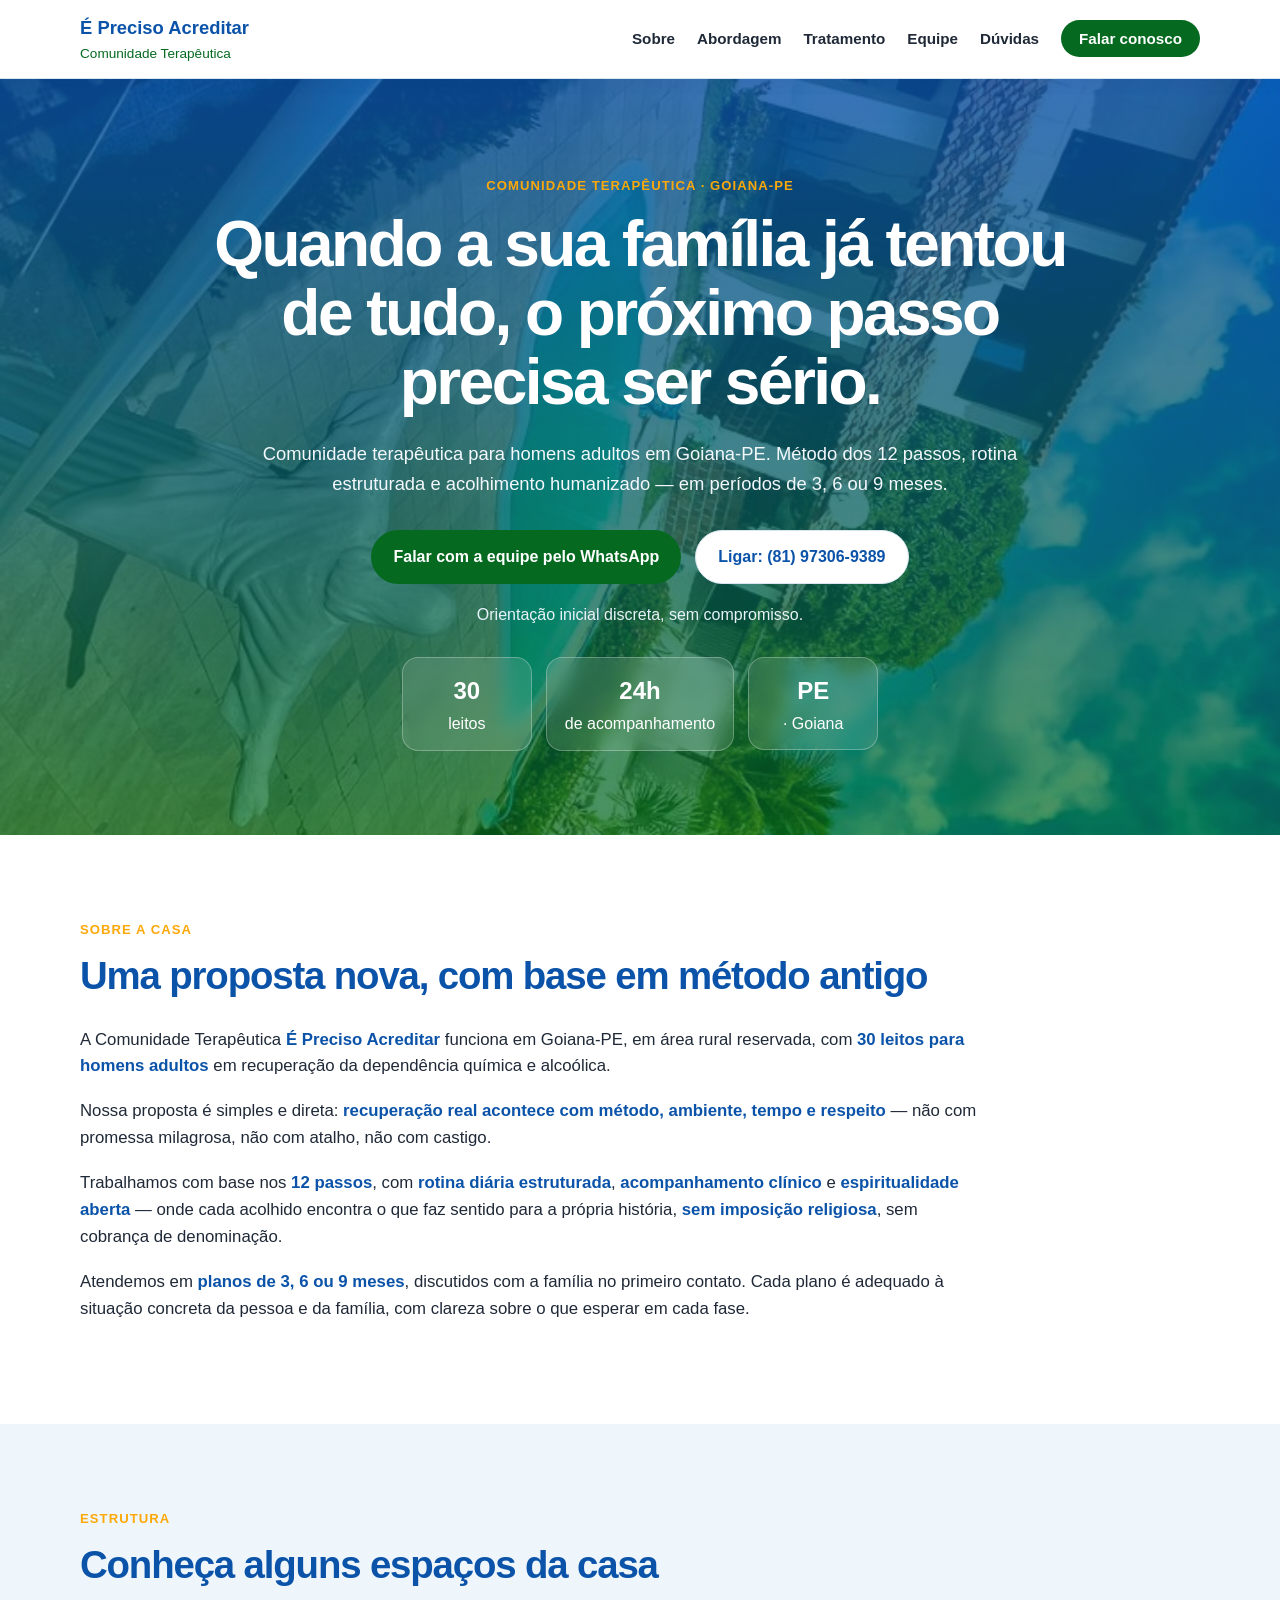
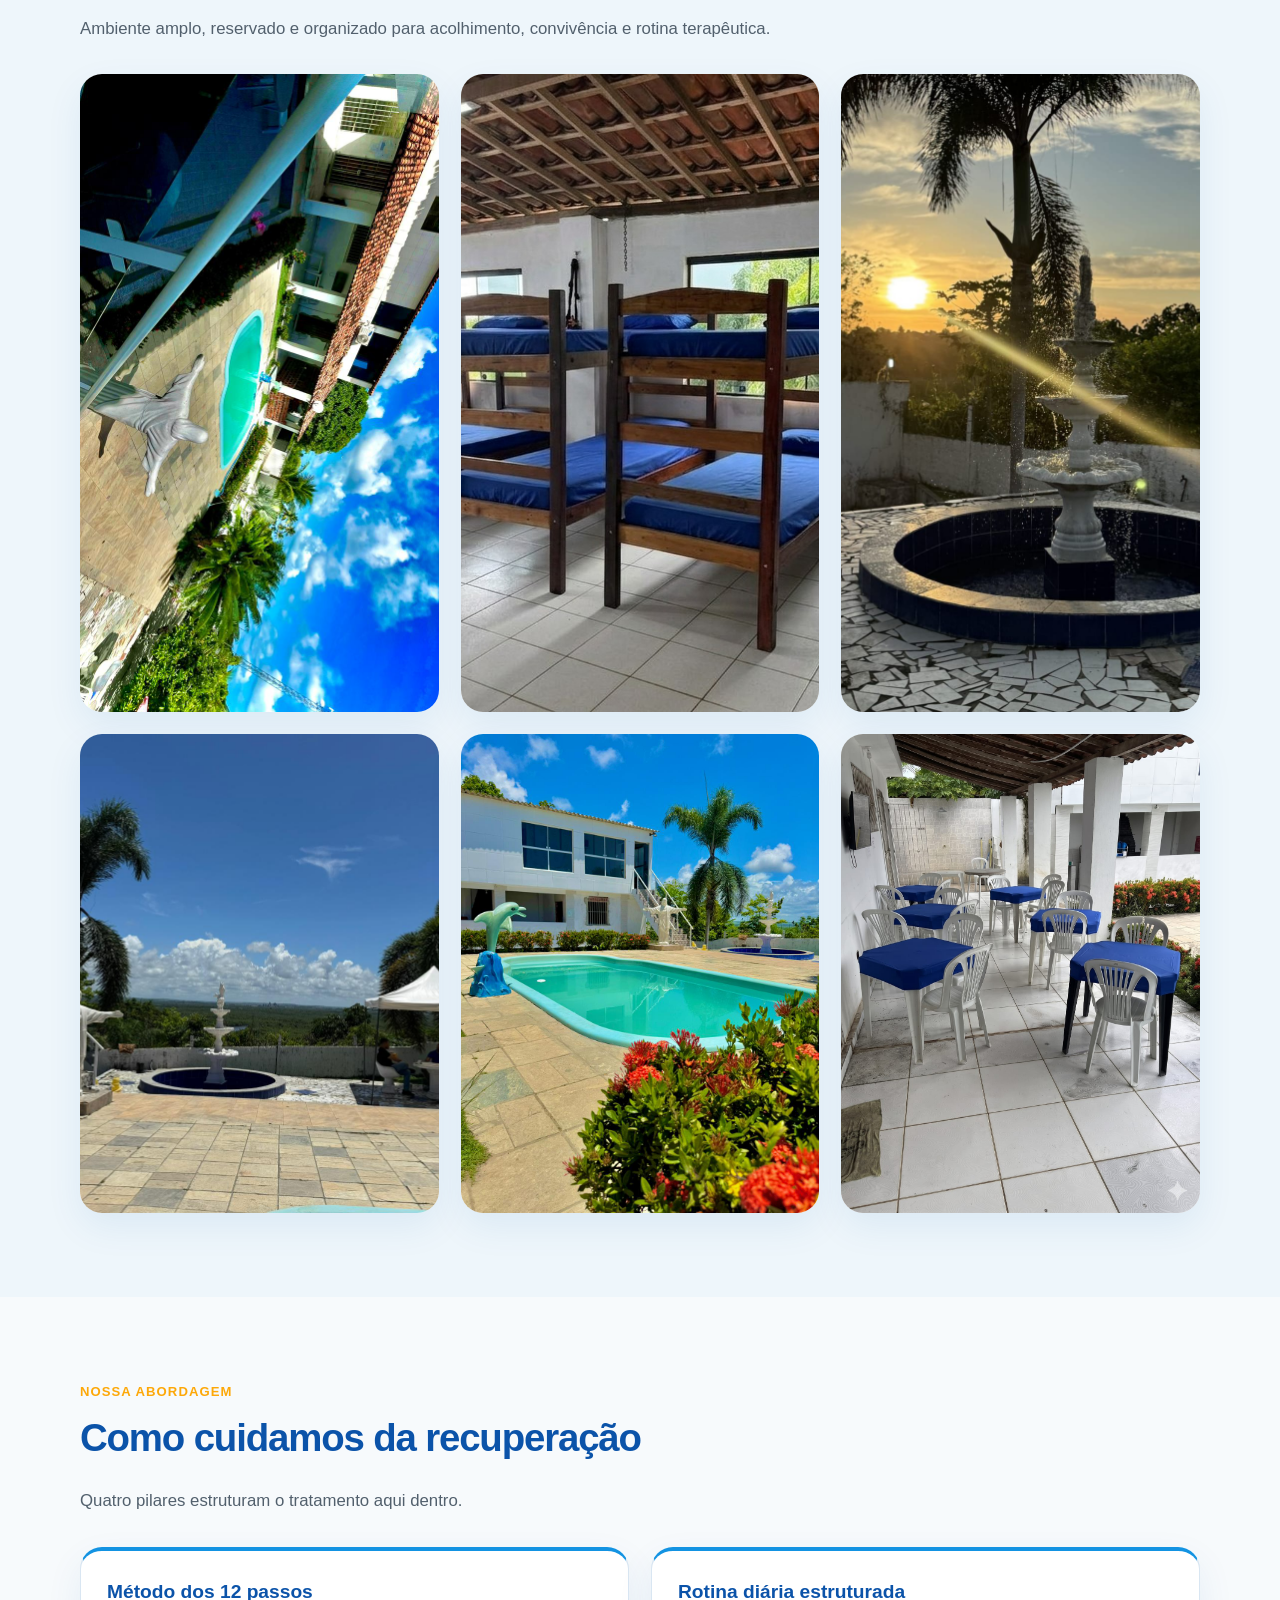
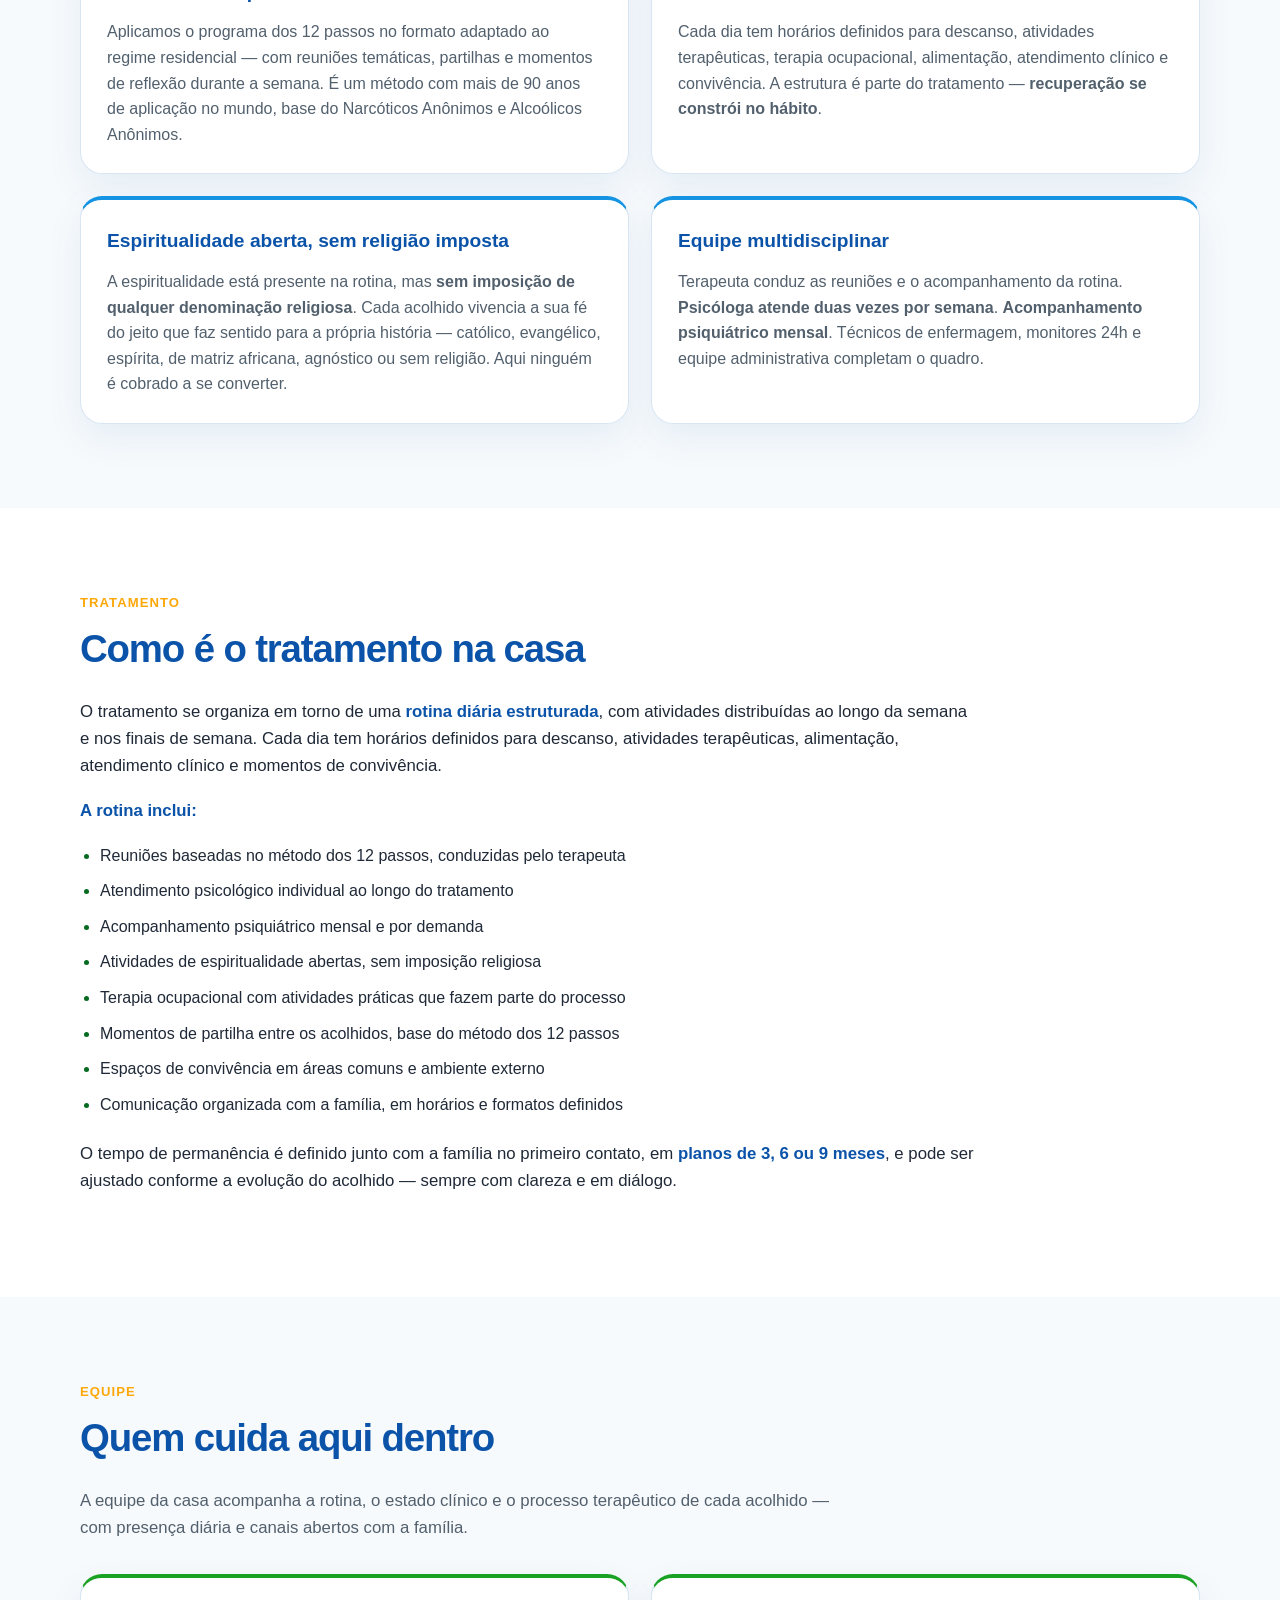
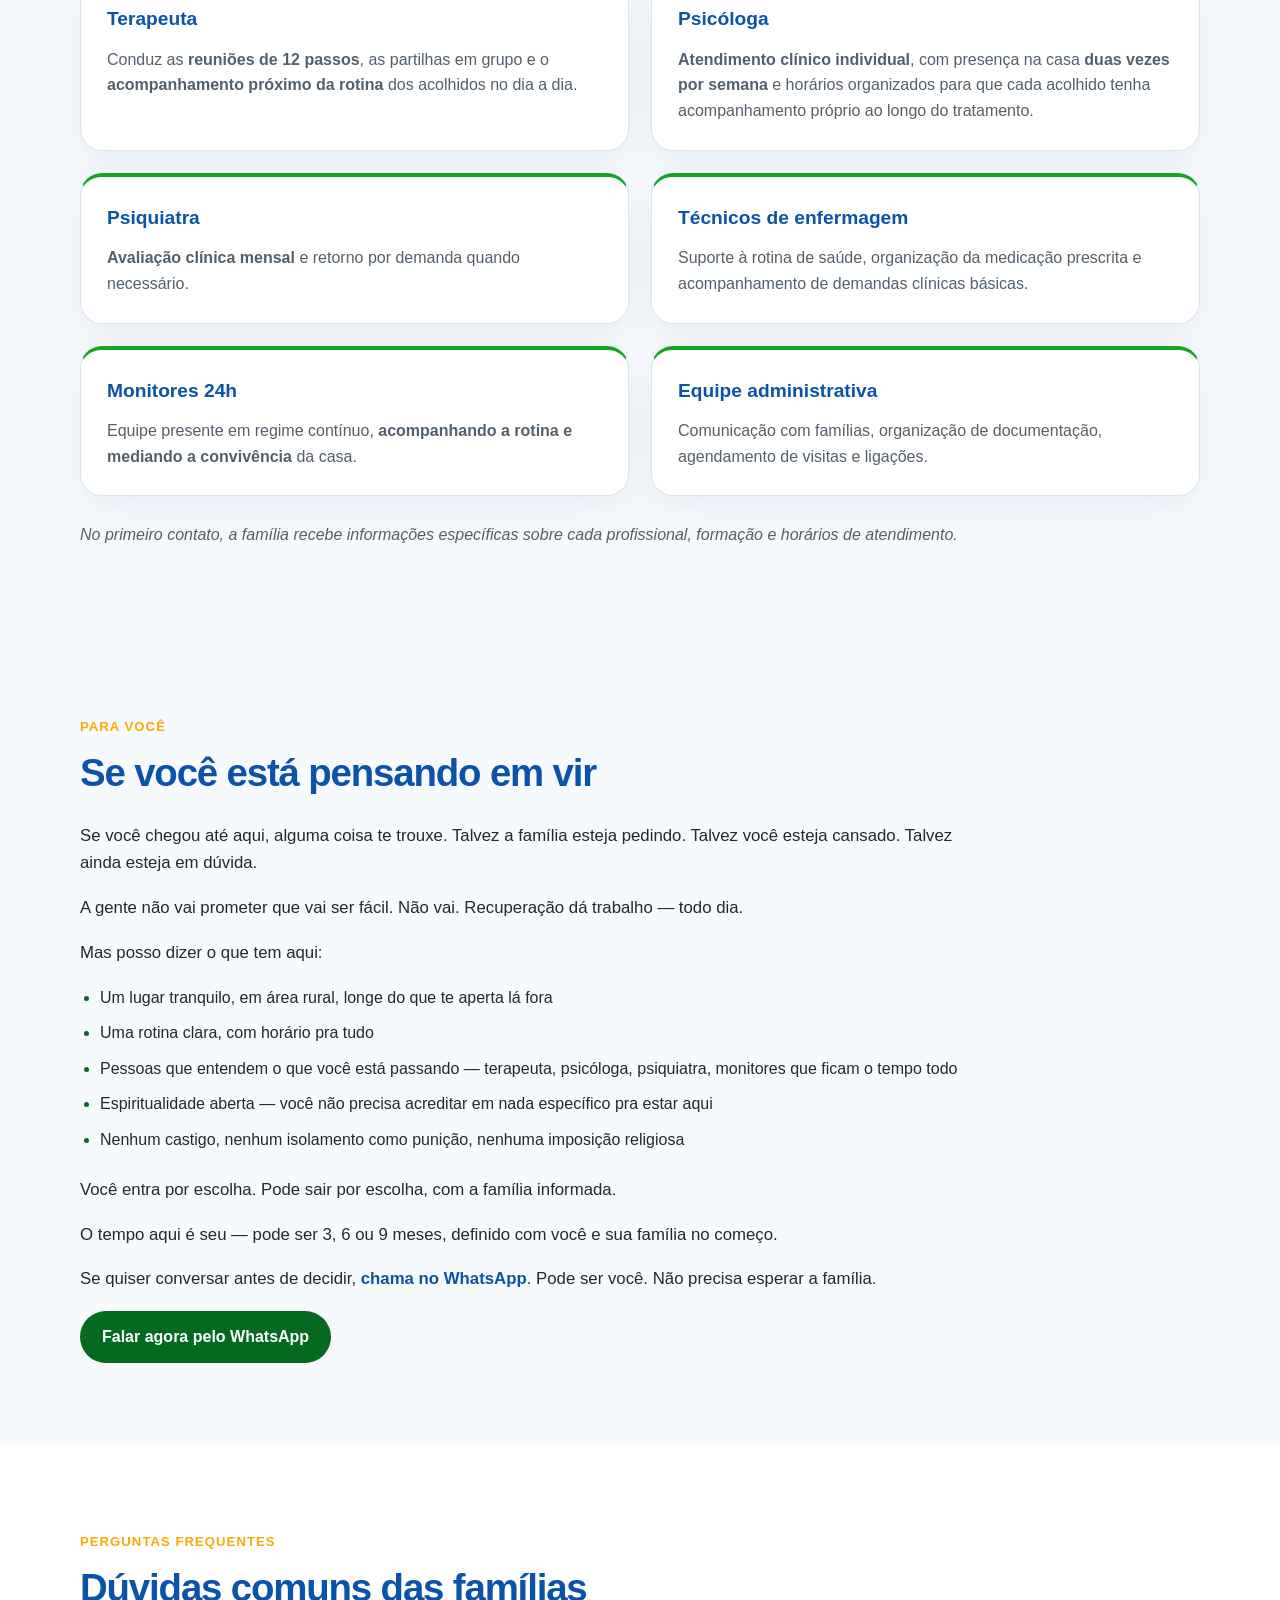
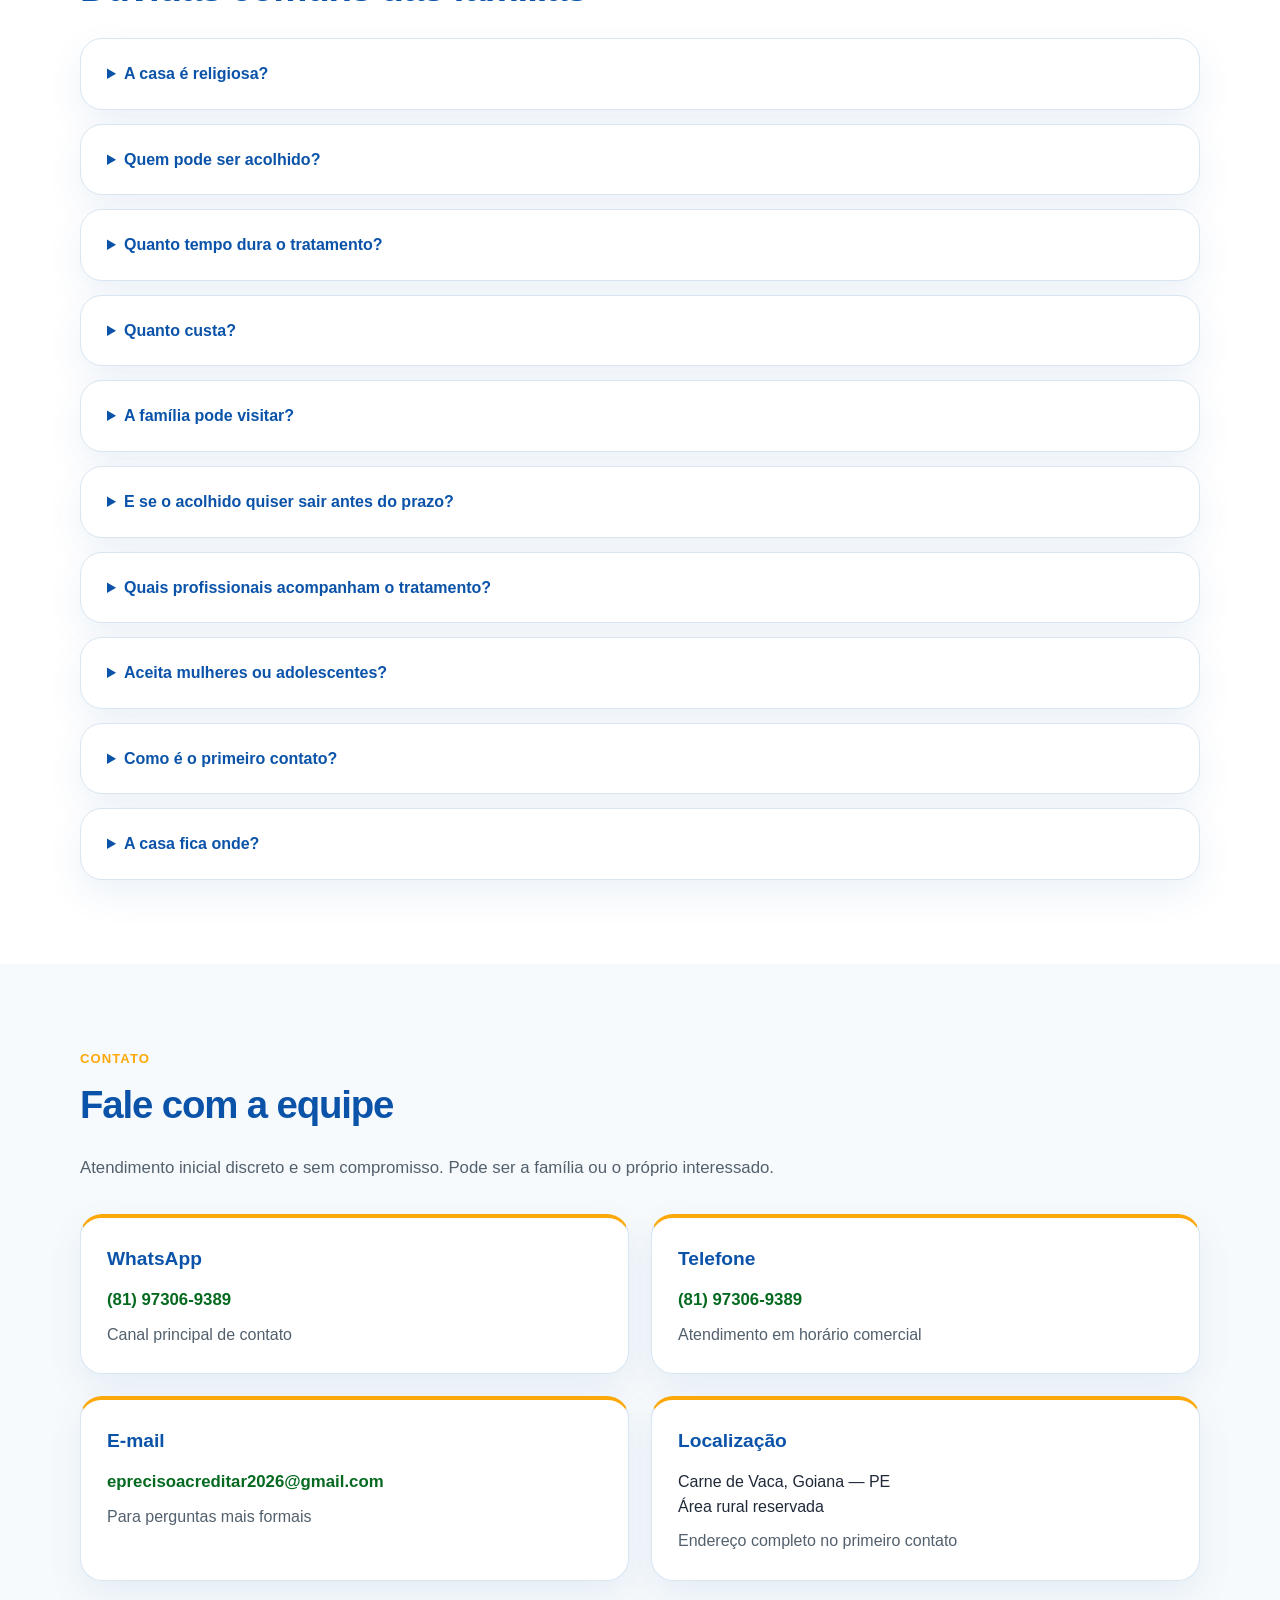
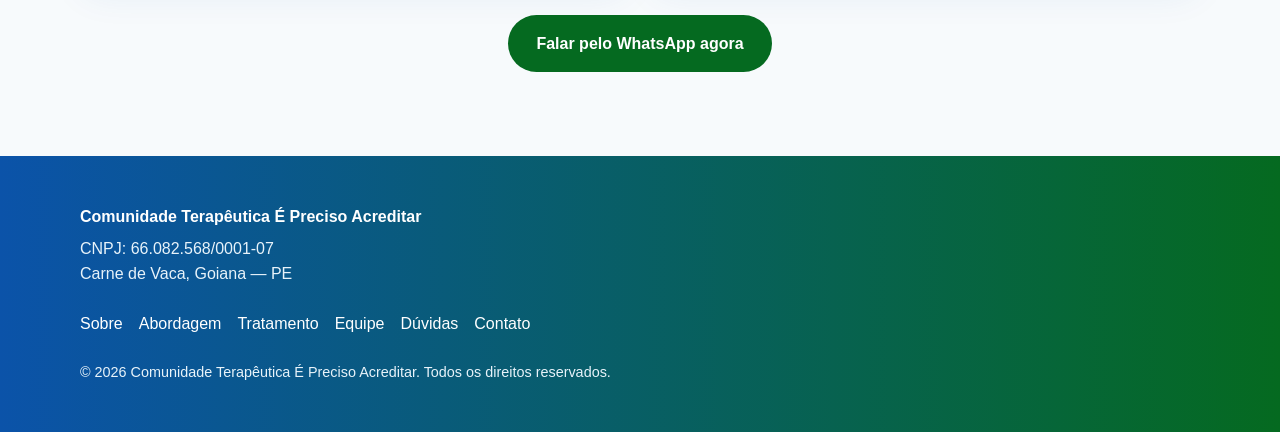
==== commit 59da95ca: "feat: add responsive structure gallery" ====
--- a/index.html
+++ b/index.html
@@ -5,7 +5,9 @@
     <meta name="viewport" content="width=device-width, initial-scale=1.0">
     <title>CT É Preciso Acreditar — Comunidade Terapêutica em Goiana-PE</title>
     <meta name="description" content="Comunidade terapêutica para homens adultos em Goiana-PE. Método dos 12 passos, rotina estruturada e acolhimento humanizado, em planos de 3, 6 ou 9 meses.">
-</head>
+
+    <link rel="stylesheet" href="assets/css/style.css">
+  </head>
 <body>
 
     <!-- =========================================
@@ -82,7 +84,52 @@
                 </div>
             </div>
         </section>
-
+        <!-- =========================================
+             ESTRUTURA
+             ========================================= -->
+        <section class="structure" id="estrutura">
+            <div class="structure__container">
+                <p class="section__eyebrow">Estrutura</p>
+                <h2 class="section__title">Conheça alguns espaços da casa</h2>
+                <p class="structure__intro">
+                    Ambiente amplo, reservado e organizado para acolhimento, convivência e rotina terapêutica.
+                </p>
+
+                <div class="structure__gallery">
+
+                    <figure class="image-card">
+                        <img src="assets/img/estrutura/area-externa-ampla.jpeg" alt="Área externa ampla da Comunidade Terapêutica É Preciso Acreditar">
+                        <figcaption>Área externa ampla</figcaption>
+                    </figure>
+
+                    <figure class="image-card">
+                        <img src="assets/img/estrutura/dormitorio-beliches-madeira.jpeg" alt="Dormitório com beliches de madeira">
+                        <figcaption>Dormitório organizado</figcaption>
+                    </figure>
+
+                    <figure class="image-card">
+                        <img src="assets/img/estrutura/fonte-por-do-sol.jpeg" alt="Fonte da comunidade terapêutica ao pôr do sol">
+                        <figcaption>Espaço externo ao pôr do sol</figcaption>
+                    </figure>
+
+                    <figure class="image-card">
+                        <img src="assets/img/estrutura/patio-fonte-ceu-azul.jpeg" alt="Pátio com fonte e céu azul">
+                        <figcaption>Pátio com fonte</figcaption>
+                    </figure>
+
+                    <figure class="image-card">
+                        <img src="assets/img/estrutura/piscina-predio-flores.jpeg" alt="Piscina, prédio e área com flores">
+                        <figcaption>Área de convivência externa</figcaption>
+                    </figure>
+
+                    <figure class="image-card">
+                        <img src="assets/img/estrutura/varanda-convivencia.jpeg" alt="Varanda de convivência da comunidade terapêutica">
+                        <figcaption>Varanda de convivência</figcaption>
+                    </figure>
+
+                </div>
+            </div>
+        </section>
         <!-- =========================================
              NOSSA ABORDAGEM
              ========================================= -->
@@ -433,7 +480,18 @@
             </p>
         </div>
     </footer>
-
+    <a 
+        href="https://wa.me/5581973069389?text=Ol%C3%A1.%20Gostaria%20de%20conversar%20com%20a%20equipe%20sobre%20acolhimento."
+        class="float-wpp"
+        target="_blank"
+        rel="noopener"
+        aria-label="Falar conosco pelo WhatsApp"
+    >
+        WhatsApp
+    </a>
+
+    <script src="assets/js/script.js"></script>
 </body>
 </html>
 
+
--- a/assets/css/style.css
+++ b/assets/css/style.css
@@ -0,0 +1,783 @@
+.float-wpp {
+    position: fixed;
+    right: 24px;
+    bottom: 24px;
+    z-index: 999;
+
+    display: flex;
+    align-items: center;
+    justify-content: center;
+
+    min-width: 64px;
+    height: 64px;
+    padding: 0 18px;
+
+    border-radius: 999px;
+    background: #25D366;
+    color: #ffffff;
+    font-weight: 700;
+    text-decoration: none;
+    box-shadow: 0 12px 30px rgba(0, 0, 0, 0.25);
+
+    opacity: 0;
+    visibility: hidden;
+    transform: translateY(20px);
+
+    transition: opacity 0.3s ease, visibility 0.3s ease, transform 0.3s ease;
+    animation: wppPulse 1.8s infinite;
+}
+
+.float-wpp.is-visible {
+    opacity: 1;
+    visibility: visible;
+    transform: translateY(0);
+}
+
+.float-wpp::before {
+    content: "Fale conosco";
+    position: absolute;
+    right: 0;
+    bottom: 78px;
+
+    padding: 8px 12px;
+    border-radius: 8px;
+    background: #1f2937;
+    color: #ffffff;
+    font-size: 0.85rem;
+    white-space: nowrap;
+
+    opacity: 0;
+    transform: translateY(8px);
+    pointer-events: none;
+    transition: opacity 0.2s ease, transform 0.2s ease;
+}
+
+.float-wpp:hover::before {
+    opacity: 1;
+    transform: translateY(0);
+}
+
+:root {
+    --azul-principal: #0B53A9;
+    --azul-vivo: #046CD1;
+    --azul-claro: #1393E2;
+
+    --verde-principal: #056A20;
+    --verde-vivo: #1AA224;
+
+    --dourado: #FDA809;
+    --amarelo-claro: #FDEB5B;
+
+    --branco: #FFFFFF;
+    --fundo-claro: #F7FAFC;
+    --fundo-suave: #EEF6FB;
+
+    --texto-escuro: #1F2937;
+    --texto-suave: #52606D;
+
+    --borda-suave: #D9E6F2;
+    --sombra-suave: rgba(11, 83, 169, 0.08);
+}
+
+/* =========================================
+   BASE GERAL
+   ========================================= */
+
+* {
+    margin: 0;
+    padding: 0;
+    box-sizing: border-box;
+}
+
+html {
+    scroll-behavior: smooth;
+}
+
+body {
+    font-family: Arial, Helvetica, sans-serif;
+    background: var(--fundo-claro);
+    color: var(--texto-escuro);
+    line-height: 1.6;
+}
+
+img {
+    max-width: 100%;
+    display: block;
+}
+
+a {
+    color: inherit;
+}
+
+main {
+    overflow: hidden;
+}
+
+/* =========================================
+   CONTAINERS
+   ========================================= */
+
+.site-header__container,
+.hero__container,
+.about__container,
+.approach__container,
+.treatment__container,
+.team__container,
+.for-resident__container,
+.faq__container,
+.contact__container,
+.site-footer__container {
+    width: min(1120px, 92%);
+    margin: 0 auto;
+}
+
+/* =========================================
+   HEADER
+   ========================================= */
+
+.site-header {
+    position: sticky;
+    top: 0;
+    z-index: 100;
+    background: var(--branco);
+    border-bottom: 1px solid var(--borda-suave);
+    box-shadow: 0 4px 18px rgba(0, 0, 0, 0.04);
+}
+
+.site-header__container {
+    min-height: 78px;
+    display: flex;
+    align-items: center;
+    justify-content: space-between;
+    gap: 32px;
+}
+
+.site-header__brand {
+    display: flex;
+    flex-direction: column;
+    text-decoration: none;
+}
+
+.site-header__brand-name {
+    font-size: 1.15rem;
+    font-weight: 800;
+    color: var(--azul-principal);
+}
+
+.site-header__brand-tag {
+    font-size: 0.85rem;
+    color: var(--verde-principal);
+}
+
+.site-nav__list {
+    display: flex;
+    align-items: center;
+    gap: 22px;
+    list-style: none;
+}
+
+.site-nav__link {
+    font-size: 0.95rem;
+    font-weight: 600;
+    text-decoration: none;
+    color: var(--texto-escuro);
+    transition: color 0.2s ease;
+}
+
+.site-nav__link:hover {
+    color: var(--azul-vivo);
+}
+
+.site-nav__link--cta {
+    padding: 10px 18px;
+    border-radius: 999px;
+    background: var(--verde-principal);
+    color: var(--branco);
+}
+
+.site-nav__link--cta:hover {
+    background: var(--verde-vivo);
+    color: var(--branco);
+}
+
+/* =========================================
+   HERO
+   ========================================= */
+
+.hero {
+    padding: 96px 0 84px;
+    background:
+        linear-gradient(rgba(11, 83, 169, 0.82), rgba(5, 106, 32, 0.72)),
+        url("../img/estrutura/area-externa-ampla.jpeg") center/cover no-repeat;
+    color: var(--branco);
+}
+
+.hero__container {
+    max-width: 900px;
+    margin-left: auto;
+    margin-right: auto;
+    text-align: center;
+}
+
+.hero__eyebrow,
+.section__eyebrow {
+    margin-bottom: 14px;
+    font-size: 0.82rem;
+    font-weight: 800;
+    letter-spacing: 0.08em;
+    text-transform: uppercase;
+    color: var(--dourado);
+}
+
+.hero__title {
+    margin-bottom: 22px;
+    font-size: clamp(2.2rem, 5vw, 4.2rem);
+    line-height: 1.08;
+    letter-spacing: -0.04em;
+}
+
+.hero__subtitle {
+    max-width: 780px;
+    margin: 0 auto 32px;
+    font-size: 1.15rem;
+    color: #F3F8FC;
+}
+
+.hero__actions {
+    display: flex;
+    justify-content: center;
+    flex-wrap: wrap;
+    gap: 14px;
+    margin-bottom: 18px;
+}
+
+.hero__note {
+    margin-bottom: 30px;
+    color: #E8F3FA;
+}
+
+.hero__quick-info {
+    display: flex;
+    justify-content: center;
+    flex-wrap: wrap;
+    gap: 14px;
+    list-style: none;
+}
+
+.hero__quick-info li {
+    min-width: 130px;
+    padding: 14px 18px;
+    border: 1px solid rgba(255, 255, 255, 0.28);
+    border-radius: 16px;
+    background: rgba(255, 255, 255, 0.12);
+    backdrop-filter: blur(8px);
+}
+
+.hero__quick-info strong {
+    display: block;
+    font-size: 1.5rem;
+}
+
+/* =========================================
+   BOTÕES
+   ========================================= */
+
+.btn {
+    display: inline-flex;
+    align-items: center;
+    justify-content: center;
+    min-height: 48px;
+    padding: 13px 22px;
+    border-radius: 999px;
+    font-weight: 800;
+    text-decoration: none;
+    transition: transform 0.2s ease, background 0.2s ease, color 0.2s ease, border 0.2s ease;
+}
+
+.btn:hover {
+    transform: translateY(-2px);
+}
+
+.btn--primary {
+    background: var(--verde-principal);
+    color: var(--branco);
+}
+
+.btn--primary:hover {
+    background: var(--verde-vivo);
+}
+
+.btn--secondary {
+    background: var(--branco);
+    color: var(--azul-principal);
+    border: 1px solid var(--borda-suave);
+}
+
+.btn--secondary:hover {
+    background: var(--fundo-suave);
+}
+
+.btn--large {
+    min-height: 56px;
+    padding: 16px 28px;
+}
+
+/* =========================================
+   SEÇÕES
+   ========================================= */
+
+section {
+    padding: 84px 0;
+}
+
+.about,
+.treatment,
+.faq {
+    background: var(--branco);
+}
+
+.approach,
+.team,
+.for-resident,
+.contact {
+    background: var(--fundo-claro);
+}
+
+.section__title {
+    margin-bottom: 28px;
+    font-size: clamp(1.8rem, 3vw, 2.6rem);
+    line-height: 1.15;
+    letter-spacing: -0.03em;
+    color: var(--azul-principal);
+}
+
+.about__content,
+.treatment__content,
+.for-resident__content {
+    max-width: 900px;
+}
+
+.about__content p,
+.treatment__content p,
+.for-resident__content p {
+    margin-bottom: 18px;
+    font-size: 1.05rem;
+}
+
+.about__content strong,
+.treatment__content strong,
+.for-resident__content strong,
+.faq-item__answer strong {
+    color: var(--azul-principal);
+}
+
+/* =========================================
+   CARDS
+   ========================================= */
+
+.approach__intro,
+.team__intro,
+.contact__intro {
+    max-width: 760px;
+    margin-bottom: 32px;
+    font-size: 1.05rem;
+    color: var(--texto-suave);
+}
+
+.approach__pillars,
+.team__list,
+.contact__channels {
+    display: grid;
+    grid-template-columns: repeat(2, minmax(0, 1fr));
+    gap: 22px;
+}
+
+.pillar,
+.team-member,
+.contact__channel,
+.faq-item {
+    padding: 26px;
+    border: 1px solid var(--borda-suave);
+    border-radius: 22px;
+    background: var(--branco);
+    box-shadow: 0 14px 36px var(--sombra-suave);
+}
+
+.pillar {
+    border-top: 4px solid var(--azul-claro);
+}
+
+.team-member {
+    border-top: 4px solid var(--verde-vivo);
+}
+
+.contact__channel {
+    border-top: 4px solid var(--dourado);
+}
+
+.pillar__title,
+.team-member__role,
+.contact__channel-title {
+    margin-bottom: 12px;
+    font-size: 1.2rem;
+    color: var(--azul-principal);
+}
+
+.pillar__text,
+.team-member__description,
+.contact__channel-note {
+    color: var(--texto-suave);
+}
+
+.team__note {
+    margin-top: 26px;
+    color: var(--texto-suave);
+}
+
+/* =========================================
+   LISTAS
+   ========================================= */
+
+.treatment__list,
+.for-resident__list {
+    margin: 18px 0 24px 20px;
+}
+
+.treatment__list li,
+.for-resident__list li {
+    margin-bottom: 10px;
+}
+
+.treatment__list li::marker,
+.for-resident__list li::marker {
+    color: var(--verde-principal);
+}
+/* =========================================
+   ESTRUTURA / GALERIA
+   ========================================= */
+
+.structure {
+    background: var(--fundo-suave);
+}
+
+.structure__container {
+    width: min(1120px, 92%);
+    margin: 0 auto;
+}
+
+.structure__intro {
+    max-width: 760px;
+    margin-bottom: 32px;
+    font-size: 1.05rem;
+    color: var(--texto-suave);
+}
+
+.structure__gallery {
+    display: grid;
+    grid-template-columns: repeat(3, minmax(0, 1fr));
+    gap: 22px;
+}
+
+.image-card {
+    position: relative;
+    overflow: hidden;
+    min-height: 260px;
+    border-radius: 22px;
+    background: var(--branco);
+    box-shadow: 0 14px 36px var(--sombra-suave);
+}
+
+.image-card img {
+    width: 100%;
+    height: 100%;
+    min-height: 260px;
+    object-fit: cover;
+    transition: transform 0.35s ease;
+}
+
+.image-card figcaption {
+    position: absolute;
+    left: 0;
+    right: 0;
+    bottom: 0;
+
+    padding: 42px 18px 18px;
+    background: linear-gradient(to top, rgba(0, 0, 0, 0.78), transparent);
+    color: var(--branco);
+
+    font-size: 1rem;
+    font-weight: 800;
+
+    opacity: 0;
+    transform: translateY(14px);
+    transition: opacity 0.3s ease, transform 0.3s ease;
+}
+
+.image-card:hover img {
+    transform: scale(1.06);
+}
+
+.image-card:hover figcaption {
+    opacity: 1;
+    transform: translateY(0);
+}
+/* =========================================
+   FAQ
+   ========================================= */
+
+.faq__list {
+    display: grid;
+    gap: 14px;
+}
+
+.faq-item {
+    padding: 0;
+    overflow: hidden;
+}
+
+.faq-item__question {
+    cursor: pointer;
+    padding: 22px 26px;
+    font-weight: 800;
+    color: var(--azul-principal);
+}
+
+.faq-item__question:hover {
+    color: var(--verde-principal);
+}
+
+.faq-item__answer {
+    padding: 0 26px 22px;
+    color: var(--texto-suave);
+}
+
+/* =========================================
+   CONTATO
+   ========================================= */
+
+.contact__channel-link {
+    display: inline-block;
+    margin-bottom: 8px;
+    font-size: 1.05rem;
+    font-weight: 800;
+    color: var(--verde-principal);
+    text-decoration: none;
+}
+
+.contact__channel-link:hover {
+    color: var(--azul-vivo);
+}
+
+.contact__channel-address {
+    margin-bottom: 8px;
+    font-style: normal;
+    color: var(--texto-escuro);
+}
+
+.contact__main-action {
+    margin-top: 34px;
+    text-align: center;
+}
+
+/* =========================================
+   FOOTER
+   ========================================= */
+
+.site-footer {
+    padding: 48px 0;
+    background: linear-gradient(90deg, var(--azul-principal), var(--verde-principal));
+    color: var(--branco);
+}
+
+.site-footer__container {
+    display: grid;
+    gap: 24px;
+}
+
+.site-footer__brand-name {
+    font-weight: 800;
+    margin-bottom: 6px;
+}
+
+.site-footer__brand-info {
+    color: #E8F3FA;
+}
+
+.site-footer__list {
+    display: flex;
+    flex-wrap: wrap;
+    gap: 16px;
+    list-style: none;
+}
+
+.site-footer__list a {
+    color: var(--branco);
+    text-decoration: none;
+}
+
+.site-footer__list a:hover {
+    color: var(--amarelo-claro);
+}
+
+.site-footer__copyright {
+    color: #E8F3FA;
+    font-size: 0.9rem;
+}
+
+/* =========================================
+   BOTÃO FLUTUANTE WHATSAPP
+   ========================================= */
+
+.float-wpp {
+    position: fixed;
+    right: 24px;
+    bottom: 24px;
+    z-index: 999;
+
+    display: flex;
+    align-items: center;
+    justify-content: center;
+
+    min-width: 64px;
+    height: 64px;
+    padding: 0 18px;
+
+    border-radius: 999px;
+    background: #25D366;
+    color: var(--branco);
+    font-weight: 700;
+    font-size: 0.95rem;
+    text-decoration: none;
+
+    box-shadow: 0 12px 30px rgba(0, 0, 0, 0.25);
+
+    opacity: 0;
+    visibility: hidden;
+    transform: translateY(20px);
+
+    transition: opacity 0.3s ease, visibility 0.3s ease, transform 0.3s ease;
+    animation: wppPulse 1.8s infinite;
+}
+
+.float-wpp.is-visible {
+    opacity: 1;
+    visibility: visible;
+    transform: translateY(0);
+}
+
+.float-wpp::before {
+    content: "Fale conosco";
+    position: absolute;
+    right: 0;
+    bottom: 78px;
+
+    padding: 8px 12px;
+    border-radius: 8px;
+
+    background: var(--texto-escuro);
+    color: var(--branco);
+
+    font-size: 0.85rem;
+    font-weight: 600;
+    white-space: nowrap;
+
+    opacity: 0;
+    transform: translateY(8px);
+    pointer-events: none;
+
+    transition: opacity 0.2s ease, transform 0.2s ease;
+}
+
+.float-wpp:hover::before {
+    opacity: 1;
+    transform: translateY(0);
+}
+
+@keyframes wppPulse {
+    0% {
+        box-shadow: 0 0 0 0 rgba(37, 211, 102, 0.55);
+    }
+
+    70% {
+        box-shadow: 0 0 0 16px rgba(37, 211, 102, 0);
+    }
+
+    100% {
+        box-shadow: 0 0 0 0 rgba(37, 211, 102, 0);
+    }
+}
+
+/* =========================================
+   RESPONSIVO
+   ========================================= */
+
+@media (max-width: 820px) {
+    .site-header__container {
+        flex-direction: column;
+        align-items: flex-start;
+        padding: 18px 0;
+    }
+
+    .site-nav__list {
+        flex-wrap: wrap;
+        gap: 12px;
+    }
+
+    .hero {
+        padding: 72px 0;
+    }
+
+    .hero__actions {
+        flex-direction: column;
+    }
+
+    .btn {
+        width: 100%;
+    }
+
+    .approach__pillars,
+    .team__list,
+    .contact__channels,
+    .structure__gallery {
+        grid-template-columns: 1fr;
+    }
+
+    section {
+        padding: 64px 0;
+    }
+}
+@media (max-width: 520px) {
+    .site-header__brand-name {
+        font-size: 1rem;
+    }
+
+    .site-nav__list {
+        flex-direction: column;
+        align-items: flex-start;
+    }
+
+    .hero__title {
+        font-size: 2.1rem;
+    }
+
+    .hero__subtitle {
+        font-size: 1rem;
+    }
+
+    .hero__quick-info {
+        flex-direction: column;
+    }
+
+    .hero__quick-info li {
+        width: 100%;
+    }
+
+    .float-wpp {
+        right: 16px;
+        bottom: 16px;
+        height: 58px;
+        min-width: 58px;
+        padding: 0 14px;
+        font-size: 0.85rem;
+    }
+}
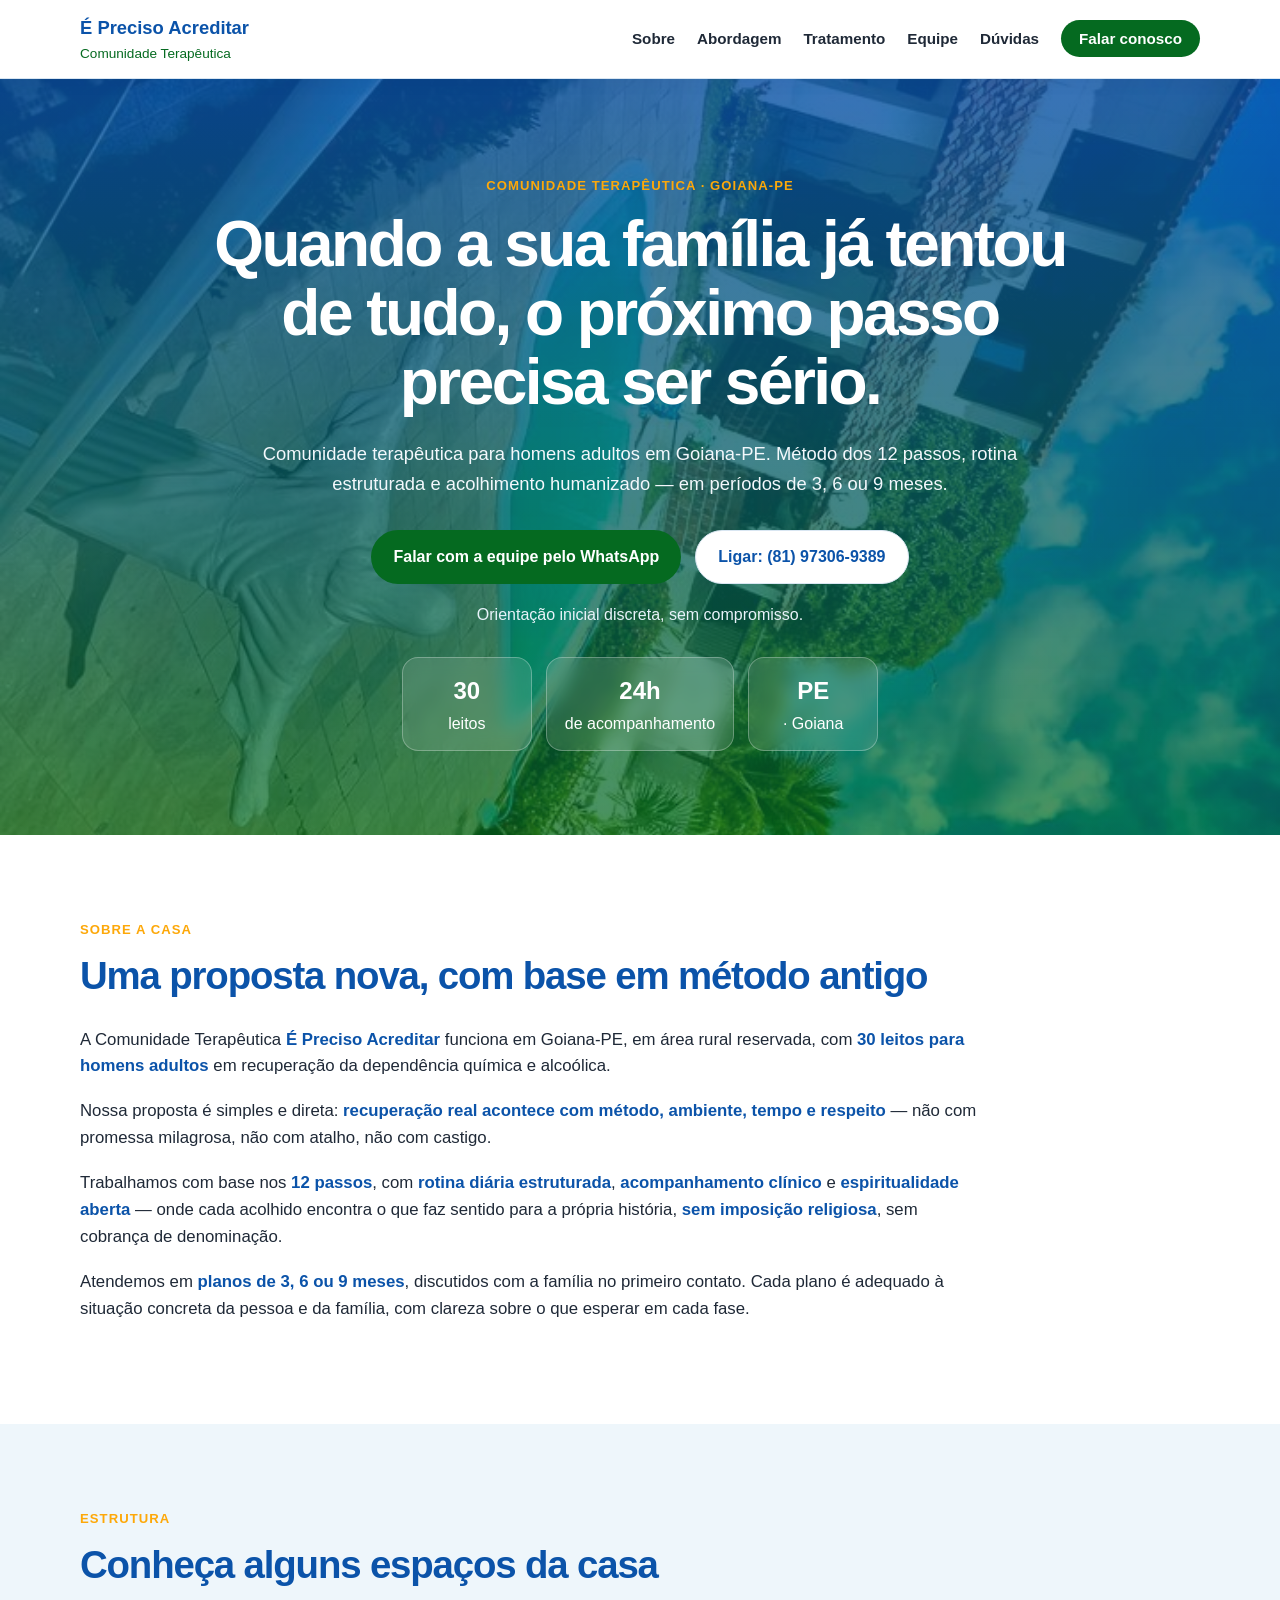
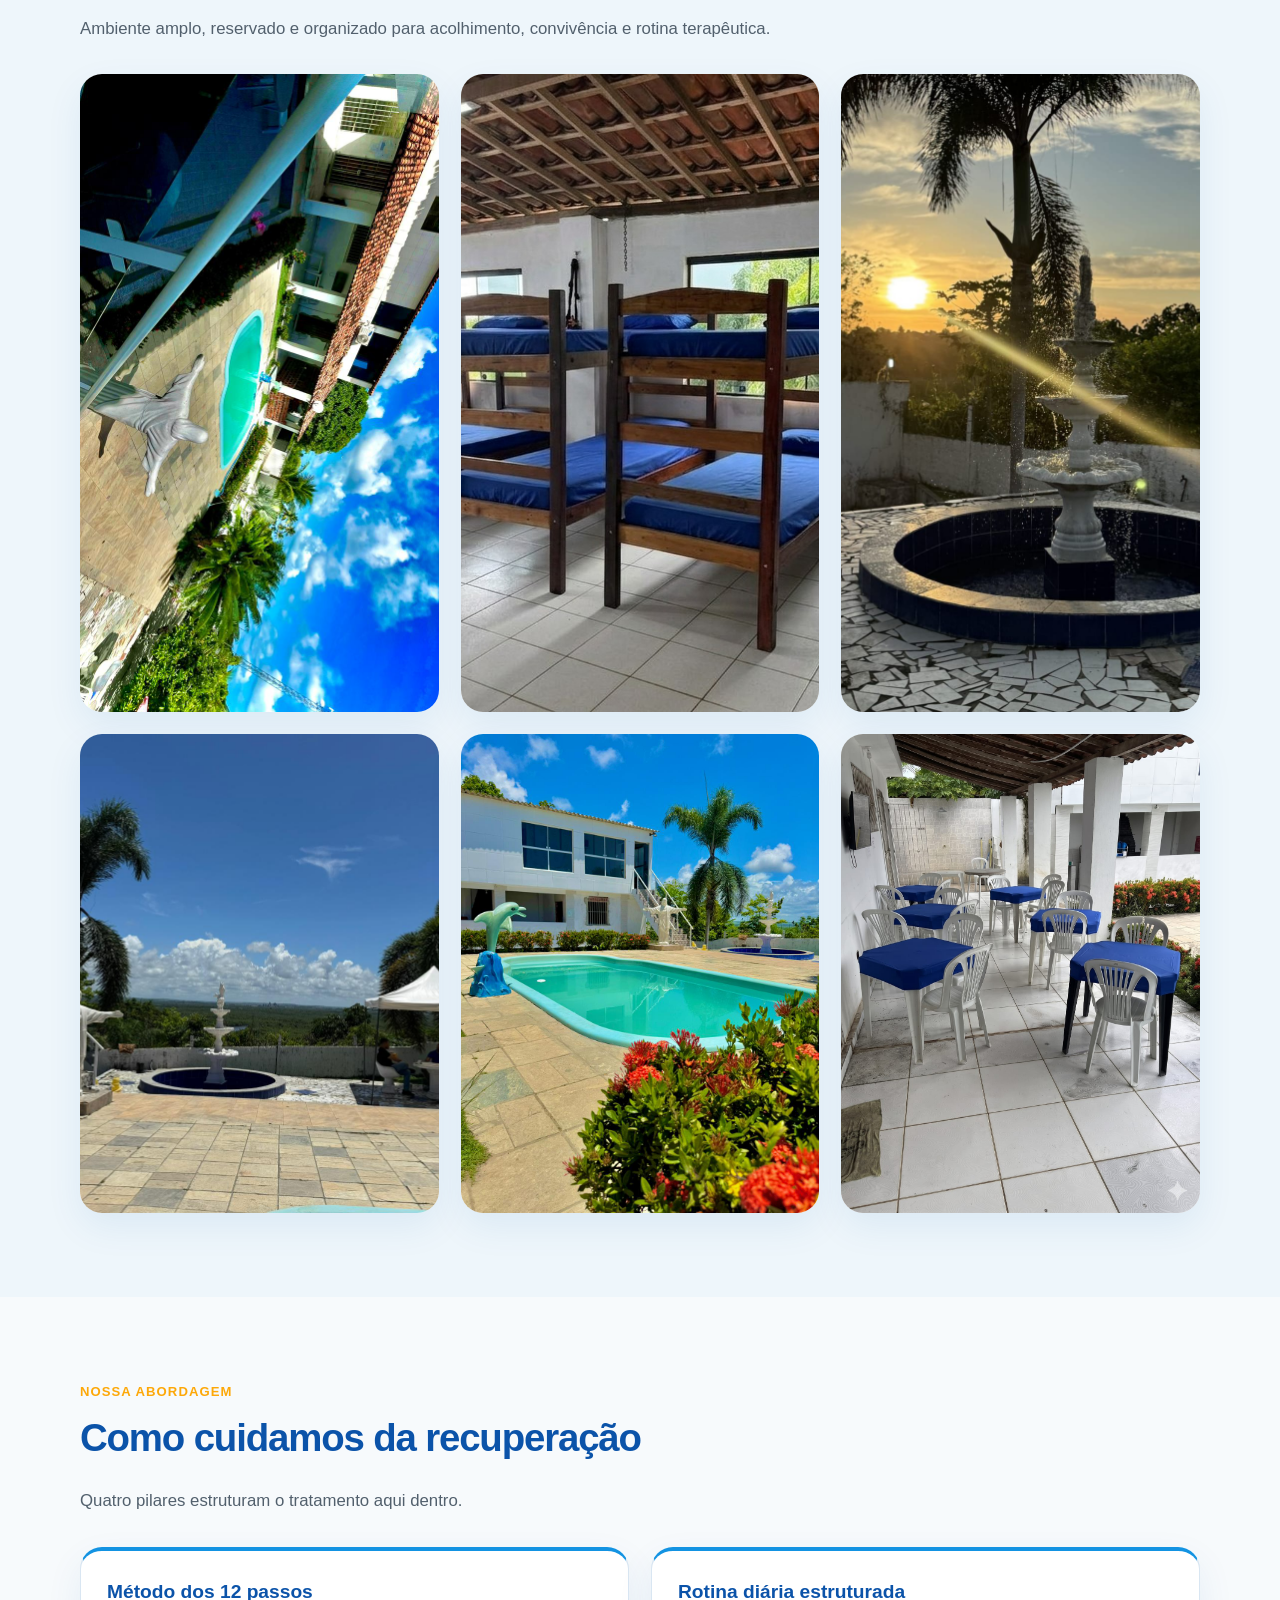
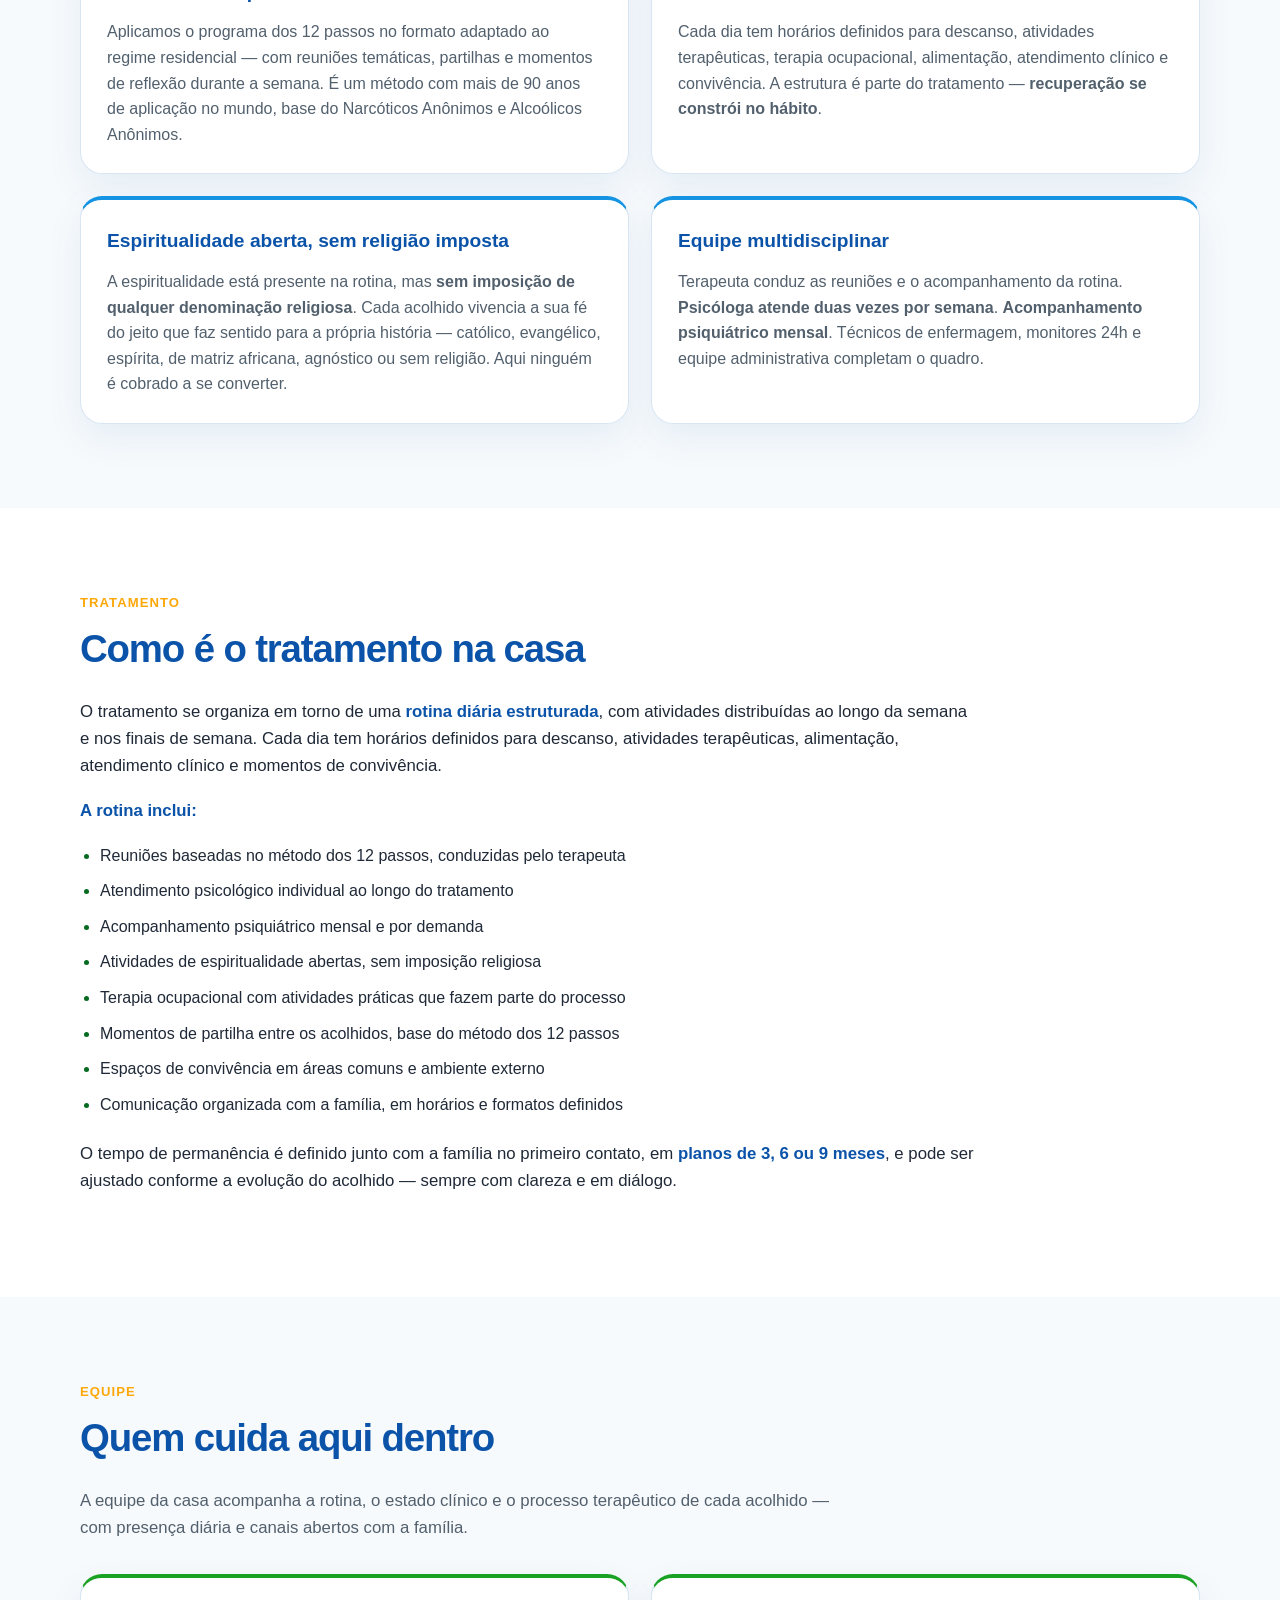
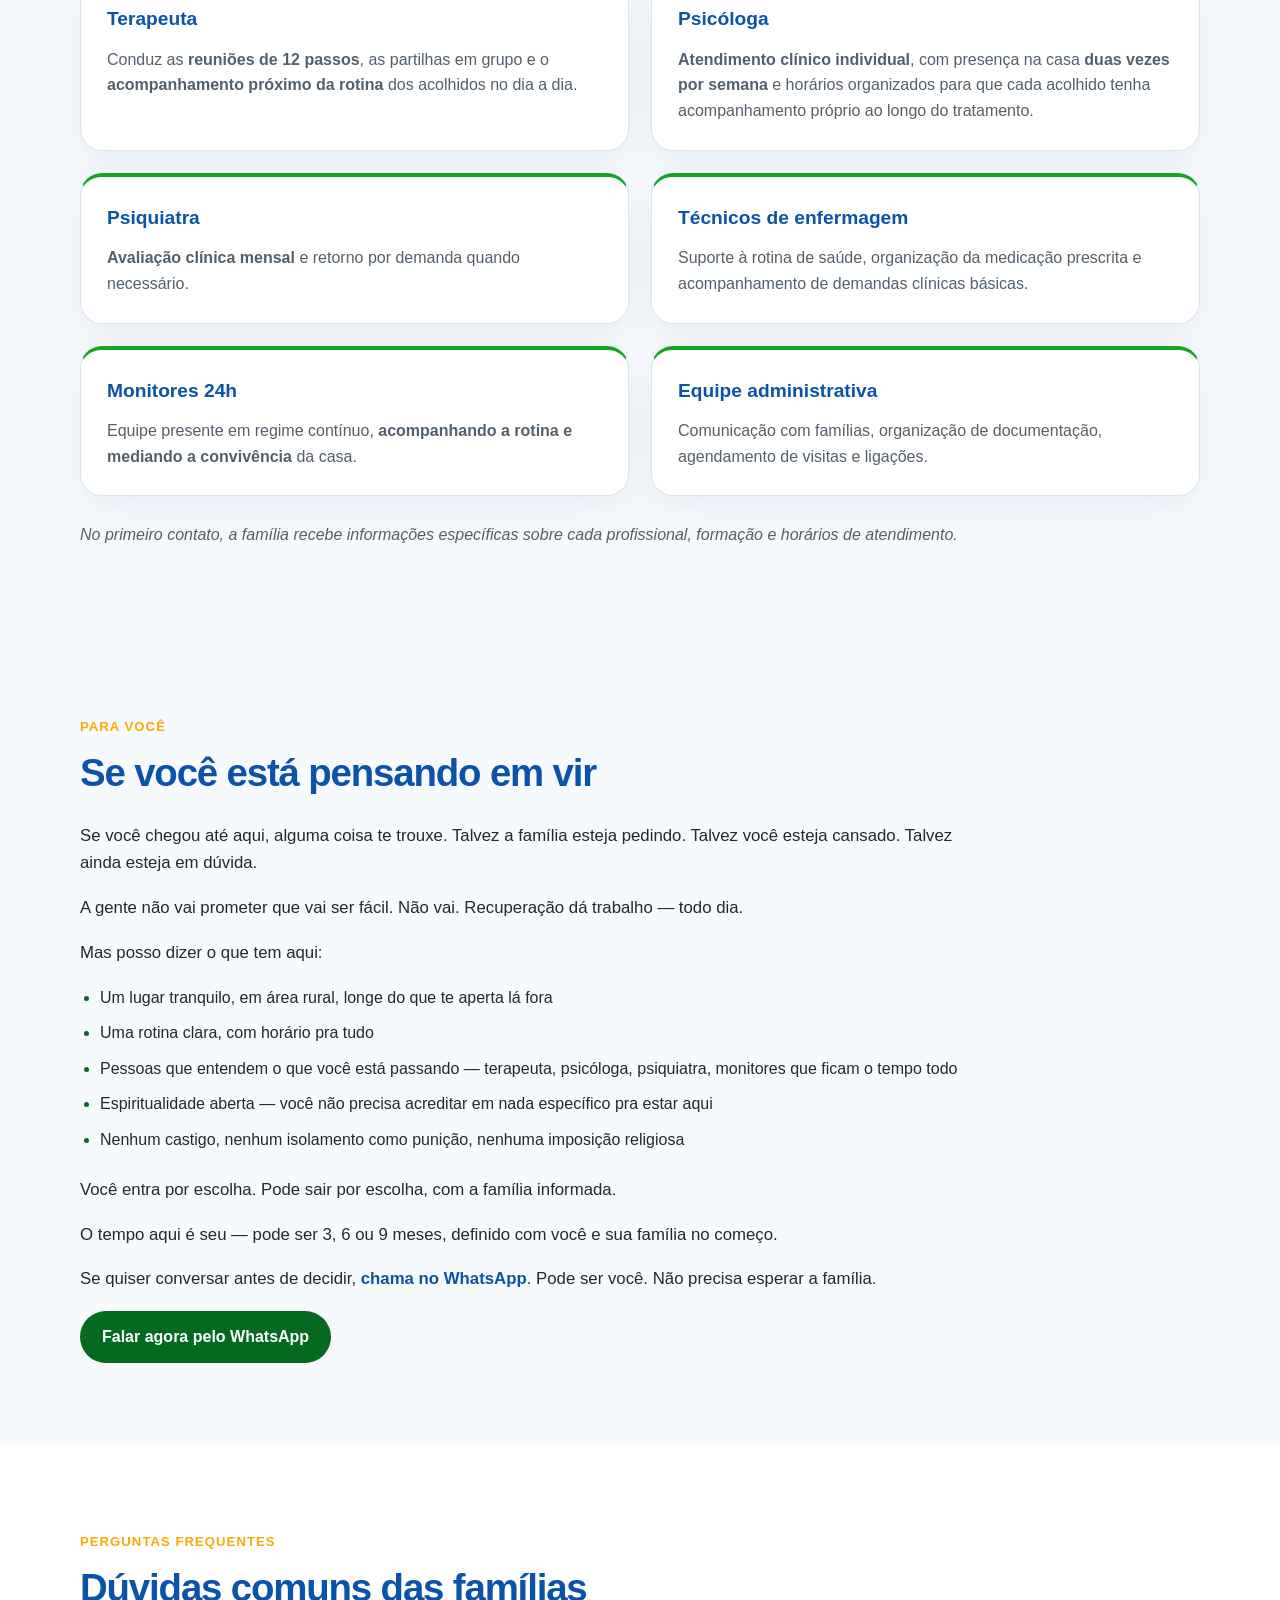
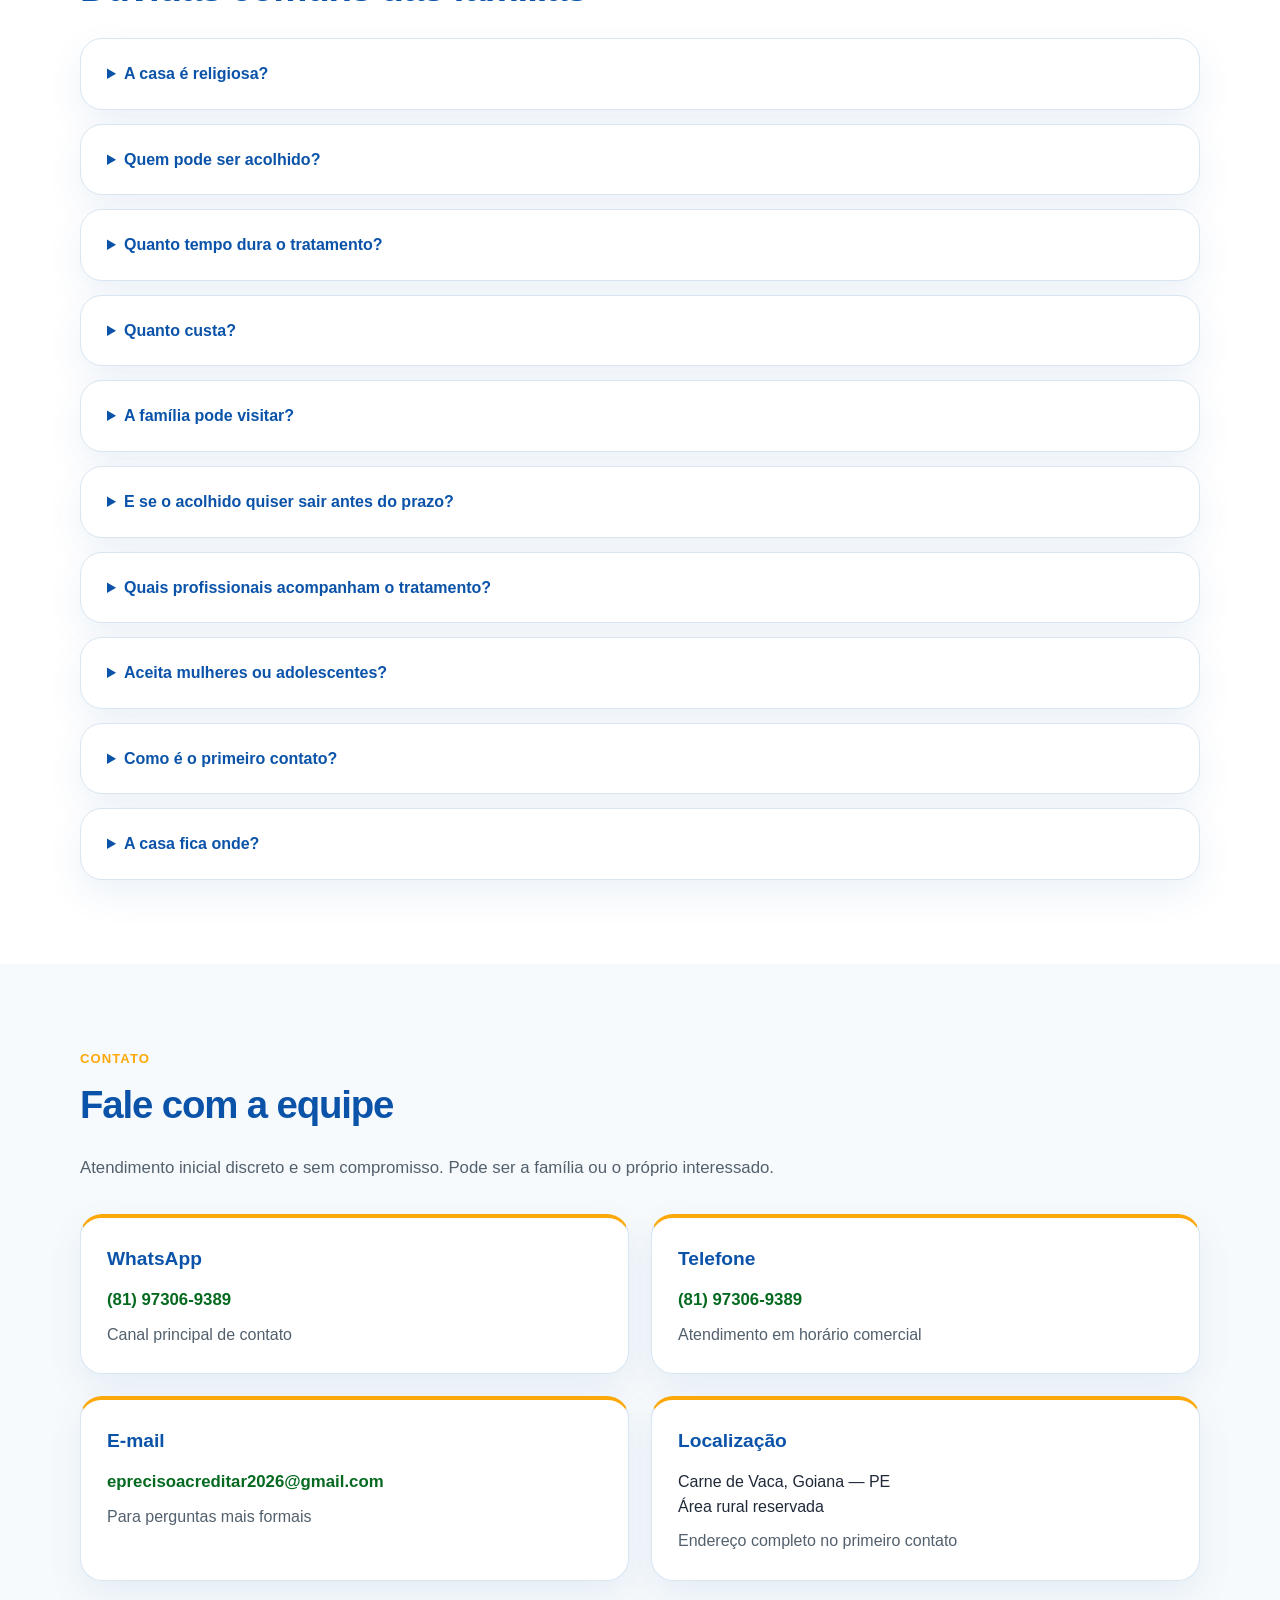
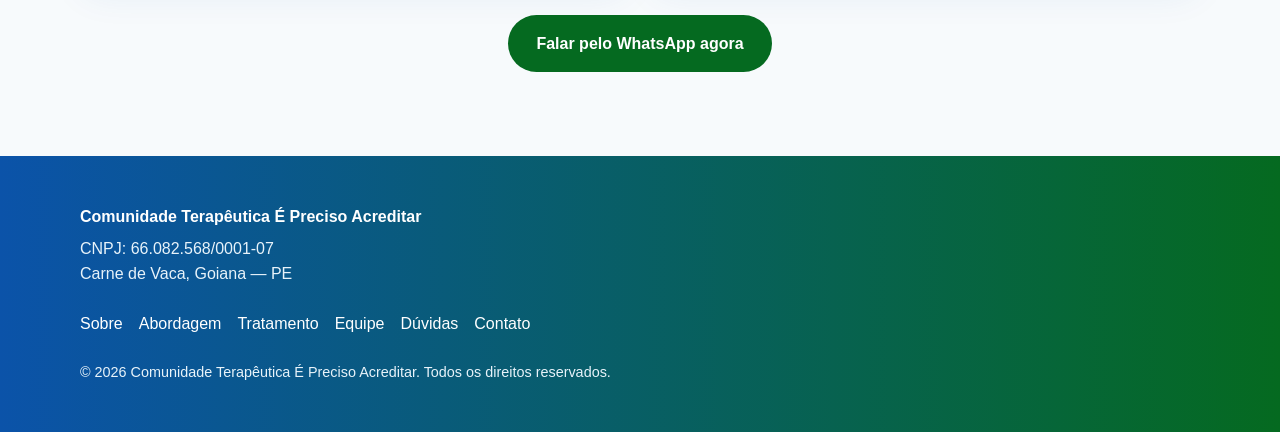
==== commit 6d2d980a: "fix: corrige duplicacao HTML e separa CSS/JS corretamente" ====
--- a/index.html
+++ b/index.html
@@ -487,7 +487,17 @@
         rel="noopener"
         aria-label="Falar conosco pelo WhatsApp"
     >
-        WhatsApp
+       <a 
+    href="https://wa.me/5581973069389?text=Ol%C3%A1.%20Gostaria%20de%20conversar%20com%20a%20equipe%20sobre%20acolhimento."
+    class="float-wpp"
+    target="_blank"
+    rel="noopener"
+    aria-label="Falar conosco pelo WhatsApp"
+>
+    <svg viewBox="0 0 32 32" fill="currentColor" xmlns="http://www.w3.org/2000/svg" aria-hidden="true">
+        <path d="M16.003 3C9.374 3 4 8.374 4 15.003c0 2.39.703 4.617 1.91 6.487L4 28l6.69-1.823a11.95 11.95 0 0 0 5.313 1.279h.005c6.628 0 12.002-5.374 12.002-12.003C28.01 8.374 22.636 3 16.003 3zm0 21.832c-1.69 0-3.349-.453-4.797-1.31l-.345-.204-3.97 1.082 1.058-3.866-.225-.359a9.926 9.926 0 0 1-1.527-5.272c0-5.482 4.46-9.94 9.943-9.94 2.657 0 5.151 1.034 7.027 2.91a9.876 9.876 0 0 1 2.913 7.034c0 5.482-4.46 9.925-9.942 9.925zm5.451-7.443c-.299-.15-1.766-.872-2.041-.971-.274-.1-.473-.149-.673.15-.198.298-.771.97-.946 1.17-.174.198-.349.224-.648.075-.299-.15-1.262-.466-2.404-1.484-.888-.792-1.487-1.77-1.661-2.069-.174-.298-.018-.46.131-.609.135-.135.299-.349.448-.524.149-.174.198-.299.299-.498.099-.198.05-.373-.025-.523-.075-.149-.673-1.621-.921-2.222-.243-.583-.49-.503-.673-.512l-.573-.01a1.1 1.1 0 0 0-.797.374c-.274.298-1.046 1.021-1.046 2.493 0 1.471 1.071 2.893 1.22 3.092.149.198 2.107 3.215 5.105 4.508.714.308 1.27.492 1.704.63.716.227 1.368.195 1.883.119.575-.086 1.766-.722 2.014-1.418.249-.697.249-1.295.174-1.418-.074-.123-.273-.198-.572-.347z"/>
+    </svg>
+</a>
     </a>
 
     <script src="assets/js/script.js"></script>
--- a/assets/css/style.css
+++ b/assets/css/style.css
@@ -1,62 +1,3 @@
-.float-wpp {
-    position: fixed;
-    right: 24px;
-    bottom: 24px;
-    z-index: 999;
-
-    display: flex;
-    align-items: center;
-    justify-content: center;
-
-    min-width: 64px;
-    height: 64px;
-    padding: 0 18px;
-
-    border-radius: 999px;
-    background: #25D366;
-    color: #ffffff;
-    font-weight: 700;
-    text-decoration: none;
-    box-shadow: 0 12px 30px rgba(0, 0, 0, 0.25);
-
-    opacity: 0;
-    visibility: hidden;
-    transform: translateY(20px);
-
-    transition: opacity 0.3s ease, visibility 0.3s ease, transform 0.3s ease;
-    animation: wppPulse 1.8s infinite;
-}
-
-.float-wpp.is-visible {
-    opacity: 1;
-    visibility: visible;
-    transform: translateY(0);
-}
-
-.float-wpp::before {
-    content: "Fale conosco";
-    position: absolute;
-    right: 0;
-    bottom: 78px;
-
-    padding: 8px 12px;
-    border-radius: 8px;
-    background: #1f2937;
-    color: #ffffff;
-    font-size: 0.85rem;
-    white-space: nowrap;
-
-    opacity: 0;
-    transform: translateY(8px);
-    pointer-events: none;
-    transition: opacity 0.2s ease, transform 0.2s ease;
-}
-
-.float-wpp:hover::before {
-    opacity: 1;
-    transform: translateY(0);
-}
-
 :root {
     --azul-principal: #0B53A9;
     --azul-vivo: #046CD1;
@@ -79,19 +20,14 @@
     --sombra-suave: rgba(11, 83, 169, 0.08);
 }
 
-/* =========================================
-   BASE GERAL
-   ========================================= */
-
+/* BASE */
 * {
     margin: 0;
     padding: 0;
     box-sizing: border-box;
 }
 
-html {
-    scroll-behavior: smooth;
-}
+html { scroll-behavior: smooth; }
 
 body {
     font-family: Arial, Helvetica, sans-serif;
@@ -100,22 +36,9 @@
     line-height: 1.6;
 }
 
-img {
-    max-width: 100%;
-    display: block;
-}
-
-a {
-    color: inherit;
-}
-
-main {
-    overflow: hidden;
-}
-
-/* =========================================
-   CONTAINERS
-   ========================================= */
+img { max-width: 100%; display: block; }
+a { color: inherit; }
+main { overflow: hidden; }
 
 .site-header__container,
 .hero__container,
@@ -131,10 +54,7 @@
     margin: 0 auto;
 }
 
-/* =========================================
-   HEADER
-   ========================================= */
-
+/* HEADER */
 .site-header {
     position: sticky;
     top: 0;
@@ -184,9 +104,7 @@
     transition: color 0.2s ease;
 }
 
-.site-nav__link:hover {
-    color: var(--azul-vivo);
-}
+.site-nav__link:hover { color: var(--azul-vivo); }
 
 .site-nav__link--cta {
     padding: 10px 18px;
@@ -200,10 +118,7 @@
     color: var(--branco);
 }
 
-/* =========================================
-   HERO
-   ========================================= */
-
+/* HERO */
 .hero {
     padding: 96px 0 84px;
     background:
@@ -278,10 +193,7 @@
     font-size: 1.5rem;
 }
 
-/* =========================================
-   BOTÕES
-   ========================================= */
-
+/* BOTÕES */
 .btn {
     display: inline-flex;
     align-items: center;
@@ -294,18 +206,14 @@
     transition: transform 0.2s ease, background 0.2s ease, color 0.2s ease, border 0.2s ease;
 }
 
-.btn:hover {
-    transform: translateY(-2px);
-}
+.btn:hover { transform: translateY(-2px); }
 
 .btn--primary {
     background: var(--verde-principal);
     color: var(--branco);
 }
 
-.btn--primary:hover {
-    background: var(--verde-vivo);
-}
+.btn--primary:hover { background: var(--verde-vivo); }
 
 .btn--secondary {
     background: var(--branco);
@@ -313,35 +221,24 @@
     border: 1px solid var(--borda-suave);
 }
 
-.btn--secondary:hover {
-    background: var(--fundo-suave);
-}
+.btn--secondary:hover { background: var(--fundo-suave); }
 
 .btn--large {
     min-height: 56px;
     padding: 16px 28px;
 }
 
-/* =========================================
-   SEÇÕES
-   ========================================= */
-
-section {
-    padding: 84px 0;
-}
+/* SEÇÕES */
+section { padding: 84px 0; }
 
 .about,
 .treatment,
-.faq {
-    background: var(--branco);
-}
+.faq { background: var(--branco); }
 
 .approach,
 .team,
 .for-resident,
-.contact {
-    background: var(--fundo-claro);
-}
+.contact { background: var(--fundo-claro); }
 
 .section__title {
     margin-bottom: 28px;
@@ -353,9 +250,7 @@
 
 .about__content,
 .treatment__content,
-.for-resident__content {
-    max-width: 900px;
-}
+.for-resident__content { max-width: 900px; }
 
 .about__content p,
 .treatment__content p,
@@ -367,14 +262,9 @@
 .about__content strong,
 .treatment__content strong,
 .for-resident__content strong,
-.faq-item__answer strong {
-    color: var(--azul-principal);
-}
-
-/* =========================================
-   CARDS
-   ========================================= */
-
+.faq-item__answer strong { color: var(--azul-principal); }
+
+/* CARDS */
 .approach__intro,
 .team__intro,
 .contact__intro {
@@ -403,17 +293,9 @@
     box-shadow: 0 14px 36px var(--sombra-suave);
 }
 
-.pillar {
-    border-top: 4px solid var(--azul-claro);
-}
-
-.team-member {
-    border-top: 4px solid var(--verde-vivo);
-}
-
-.contact__channel {
-    border-top: 4px solid var(--dourado);
-}
+.pillar { border-top: 4px solid var(--azul-claro); }
+.team-member { border-top: 4px solid var(--verde-vivo); }
+.contact__channel { border-top: 4px solid var(--dourado); }
 
 .pillar__title,
 .team-member__role,
@@ -425,40 +307,25 @@
 
 .pillar__text,
 .team-member__description,
-.contact__channel-note {
-    color: var(--texto-suave);
-}
+.contact__channel-note { color: var(--texto-suave); }
 
 .team__note {
     margin-top: 26px;
     color: var(--texto-suave);
 }
 
-/* =========================================
-   LISTAS
-   ========================================= */
-
+/* LISTAS */
 .treatment__list,
-.for-resident__list {
-    margin: 18px 0 24px 20px;
-}
+.for-resident__list { margin: 18px 0 24px 20px; }
 
 .treatment__list li,
-.for-resident__list li {
-    margin-bottom: 10px;
-}
+.for-resident__list li { margin-bottom: 10px; }
 
 .treatment__list li::marker,
-.for-resident__list li::marker {
-    color: var(--verde-principal);
-}
-/* =========================================
-   ESTRUTURA / GALERIA
-   ========================================= */
-
-.structure {
-    background: var(--fundo-suave);
-}
+.for-resident__list li::marker { color: var(--verde-principal); }
+
+/* ESTRUTURA / GALERIA */
+.structure { background: var(--fundo-suave); }
 
 .structure__container {
     width: min(1120px, 92%);
@@ -481,17 +348,19 @@
 .image-card {
     position: relative;
     overflow: hidden;
-    min-height: 260px;
+    min-height: 300px;
     border-radius: 22px;
     background: var(--branco);
     box-shadow: 0 14px 36px var(--sombra-suave);
+    cursor: zoom-in;
 }
 
 .image-card img {
     width: 100%;
     height: 100%;
-    min-height: 260px;
+    min-height: 300px;
     object-fit: cover;
+    object-position: center center;
     transition: transform 0.35s ease;
 }
 
@@ -500,31 +369,24 @@
     left: 0;
     right: 0;
     bottom: 0;
-
     padding: 42px 18px 18px;
     background: linear-gradient(to top, rgba(0, 0, 0, 0.78), transparent);
     color: var(--branco);
-
     font-size: 1rem;
     font-weight: 800;
-
     opacity: 0;
     transform: translateY(14px);
     transition: opacity 0.3s ease, transform 0.3s ease;
 }
 
-.image-card:hover img {
-    transform: scale(1.06);
-}
+.image-card:hover img { transform: scale(1.06); }
 
 .image-card:hover figcaption {
     opacity: 1;
     transform: translateY(0);
 }
-/* =========================================
-   FAQ
-   ========================================= */
-
+
+/* FAQ */
 .faq__list {
     display: grid;
     gap: 14px;
@@ -542,19 +404,14 @@
     color: var(--azul-principal);
 }
 
-.faq-item__question:hover {
-    color: var(--verde-principal);
-}
+.faq-item__question:hover { color: var(--verde-principal); }
 
 .faq-item__answer {
     padding: 0 26px 22px;
     color: var(--texto-suave);
 }
 
-/* =========================================
-   CONTATO
-   ========================================= */
-
+/* CONTATO */
 .contact__channel-link {
     display: inline-block;
     margin-bottom: 8px;
@@ -564,9 +421,7 @@
     text-decoration: none;
 }
 
-.contact__channel-link:hover {
-    color: var(--azul-vivo);
-}
+.contact__channel-link:hover { color: var(--azul-vivo); }
 
 .contact__channel-address {
     margin-bottom: 8px;
@@ -579,10 +434,7 @@
     text-align: center;
 }
 
-/* =========================================
-   FOOTER
-   ========================================= */
-
+/* FOOTER */
 .site-footer {
     padding: 48px 0;
     background: linear-gradient(90deg, var(--azul-principal), var(--verde-principal));
@@ -599,9 +451,7 @@
     margin-bottom: 6px;
 }
 
-.site-footer__brand-info {
-    color: #E8F3FA;
-}
+.site-footer__brand-info { color: #E8F3FA; }
 
 .site-footer__list {
     display: flex;
@@ -615,124 +465,221 @@
     text-decoration: none;
 }
 
-.site-footer__list a:hover {
-    color: var(--amarelo-claro);
-}
+.site-footer__list a:hover { color: var(--amarelo-claro); }
 
 .site-footer__copyright {
     color: #E8F3FA;
     font-size: 0.9rem;
 }
 
-/* =========================================
-   BOTÃO FLUTUANTE WHATSAPP
-   ========================================= */
-
+/* BOTÃO FLUTUANTE WHATSAPP */
 .float-wpp {
     position: fixed;
     right: 24px;
     bottom: 24px;
     z-index: 999;
-
-    display: flex;
-    align-items: center;
-    justify-content: center;
-
-    min-width: 64px;
-    height: 64px;
-    padding: 0 18px;
-
-    border-radius: 999px;
-    background: #25D366;
-    color: var(--branco);
-    font-weight: 700;
-    font-size: 0.95rem;
+    display: grid;
+    place-items: center;
+    width: 60px;
+    height: 60px;
+    padding: 0;
+    border-radius: 50%;
+    background: var(--verde-principal);
+    color: var(--branco);
     text-decoration: none;
-
     box-shadow: 0 12px 30px rgba(0, 0, 0, 0.25);
-
     opacity: 0;
     visibility: hidden;
     transform: translateY(20px);
-
-    transition: opacity 0.3s ease, visibility 0.3s ease, transform 0.3s ease;
-    animation: wppPulse 1.8s infinite;
+    transition: opacity 0.3s ease, visibility 0.3s ease, transform 0.3s ease, background 0.2s ease;
 }
 
 .float-wpp.is-visible {
     opacity: 1;
     visibility: visible;
     transform: translateY(0);
+    animation: wppPulse 2s infinite;
+}
+
+.float-wpp:hover { background: var(--verde-vivo); }
+
+.float-wpp svg {
+    width: 30px;
+    height: 30px;
 }
 
 .float-wpp::before {
     content: "Fale conosco";
     position: absolute;
-    right: 0;
-    bottom: 78px;
-
-    padding: 8px 12px;
+    right: calc(100% + 12px);
+    top: 50%;
+    transform: translateY(-50%) translateX(8px);
+    padding: 8px 14px;
     border-radius: 8px;
-
     background: var(--texto-escuro);
     color: var(--branco);
-
     font-size: 0.85rem;
     font-weight: 600;
     white-space: nowrap;
-
     opacity: 0;
-    transform: translateY(8px);
     pointer-events: none;
-
     transition: opacity 0.2s ease, transform 0.2s ease;
 }
 
 .float-wpp:hover::before {
     opacity: 1;
-    transform: translateY(0);
+    transform: translateY(-50%) translateX(0);
 }
 
 @keyframes wppPulse {
     0% {
-        box-shadow: 0 0 0 0 rgba(37, 211, 102, 0.55);
-    }
-
+        box-shadow: 0 12px 30px rgba(0, 0, 0, 0.25), 0 0 0 0 rgba(5, 106, 32, 0.55);
+    }
     70% {
-        box-shadow: 0 0 0 16px rgba(37, 211, 102, 0);
-    }
-
+        box-shadow: 0 12px 30px rgba(0, 0, 0, 0.25), 0 0 0 16px rgba(5, 106, 32, 0);
+    }
     100% {
-        box-shadow: 0 0 0 0 rgba(37, 211, 102, 0);
-    }
-}
-
-/* =========================================
-   RESPONSIVO
-   ========================================= */
-
+        box-shadow: 0 12px 30px rgba(0, 0, 0, 0.25), 0 0 0 0 rgba(5, 106, 32, 0);
+    }
+}
+
+/* LIGHTBOX */
+.lightbox {
+    position: fixed;
+    inset: 0;
+    z-index: 1000;
+    display: flex;
+    align-items: center;
+    justify-content: center;
+    flex-direction: column;
+    gap: 18px;
+    padding: 40px;
+    background: rgba(0, 0, 0, 0.92);
+    opacity: 0;
+    visibility: hidden;
+    transition: opacity 0.3s ease, visibility 0.3s ease;
+}
+
+.lightbox.is-open {
+    opacity: 1;
+    visibility: visible;
+}
+
+.lightbox__image {
+    max-width: 90%;
+    max-height: 80vh;
+    object-fit: contain;
+    border-radius: 12px;
+    box-shadow: 0 20px 60px rgba(0, 0, 0, 0.5);
+}
+
+.lightbox__caption {
+    color: var(--branco);
+    font-size: 1rem;
+    font-weight: 600;
+    text-align: center;
+}
+
+.lightbox__close {
+    position: absolute;
+    top: 20px;
+    right: 20px;
+    width: 48px;
+    height: 48px;
+    border: none;
+    border-radius: 50%;
+    background: rgba(255, 255, 255, 0.15);
+    color: var(--branco);
+    font-size: 1.8rem;
+    line-height: 1;
+    cursor: pointer;
+    transition: background 0.2s ease;
+}
+
+.lightbox__close:hover { background: rgba(255, 255, 255, 0.28); }
+
+body.lightbox-open { overflow: hidden; }
+
+/* RESPONSIVO */
 @media (max-width: 820px) {
+    .site-header { position: relative; }
+
     .site-header__container {
+        min-height: auto;
+        padding: 14px 0;
+        display: flex;
+        align-items: center;
+        justify-content: space-between;
+        gap: 14px;
+    }
+
+    .site-header__brand {
+        display: flex;
         flex-direction: column;
-        align-items: flex-start;
-        padding: 18px 0;
-    }
+        text-decoration: none;
+        flex: 1;
+    }
+
+    .site-header__brand-name {
+        font-size: 1.05rem;
+        line-height: 1.15;
+    }
+
+    .site-header__brand-tag {
+        font-size: 0.82rem;
+        line-height: 1.15;
+    }
+
+    .site-nav { width: auto; }
 
     .site-nav__list {
-        flex-wrap: wrap;
-        gap: 12px;
-    }
-
-    .hero {
-        padding: 72px 0;
-    }
-
-    .hero__actions {
-        flex-direction: column;
-    }
-
-    .btn {
+        display: flex;
+        align-items: center;
+        justify-content: flex-end;
+        gap: 0;
+        list-style: none;
+    }
+
+    .site-nav__list li:not(:last-child) { display: none; }
+
+    .site-nav__link--cta {
+        display: inline-flex;
+        align-items: center;
+        justify-content: center;
+        min-height: 40px;
+        padding: 9px 16px;
+        border-radius: 999px;
+        background: var(--verde-principal);
+        color: var(--branco);
+        font-size: 0.86rem;
+        font-weight: 800;
+        white-space: nowrap;
+        text-decoration: none;
+    }
+
+    .hero { padding: 58px 0 50px; }
+
+    .hero__title {
+        font-size: 1.9rem;
+        line-height: 1.15;
+    }
+
+    .hero__subtitle { font-size: 1rem; }
+
+    .hero__actions { flex-direction: column; }
+
+    .btn { width: 100%; }
+
+    .hero__quick-info {
+        display: grid;
+        grid-template-columns: 1fr;
+        gap: 10px;
+    }
+
+    .hero__quick-info li {
         width: 100%;
+        min-width: 0;
+        padding: 12px 10px;
     }
 
     .approach__pillars,
@@ -742,42 +689,40 @@
         grid-template-columns: 1fr;
     }
 
-    section {
-        padding: 64px 0;
-    }
-}
+    section { padding: 58px 0; }
+}
+
 @media (max-width: 520px) {
-    .site-header__brand-name {
-        font-size: 1rem;
-    }
-
-    .site-nav__list {
-        flex-direction: column;
-        align-items: flex-start;
-    }
-
-    .hero__title {
-        font-size: 2.1rem;
-    }
-
-    .hero__subtitle {
-        font-size: 1rem;
-    }
-
-    .hero__quick-info {
-        flex-direction: column;
-    }
-
-    .hero__quick-info li {
-        width: 100%;
-    }
+    .site-header__container {
+        width: min(100% - 28px, 1120px);
+        padding: 12px 0;
+    }
+
+    .site-header__brand-name { font-size: 1rem; }
+    .site-header__brand-tag { font-size: 0.78rem; }
+
+    .site-nav__link--cta {
+        min-height: 38px;
+        padding: 8px 14px;
+        font-size: 0.82rem;
+    }
+
+    .hero { padding: 50px 0 46px; }
+    .hero__title { font-size: 1.75rem; }
+    .hero__subtitle { font-size: 0.96rem; }
+
+    .image-card { min-height: 230px; }
+    .image-card img { min-height: 230px; }
 
     .float-wpp {
         right: 16px;
         bottom: 16px;
-        height: 58px;
-        min-width: 58px;
-        padding: 0 14px;
-        font-size: 0.85rem;
+        width: 54px;
+        height: 54px;
+    }
+
+    .float-wpp svg {
+        width: 26px;
+        height: 26px;
     }
 }
